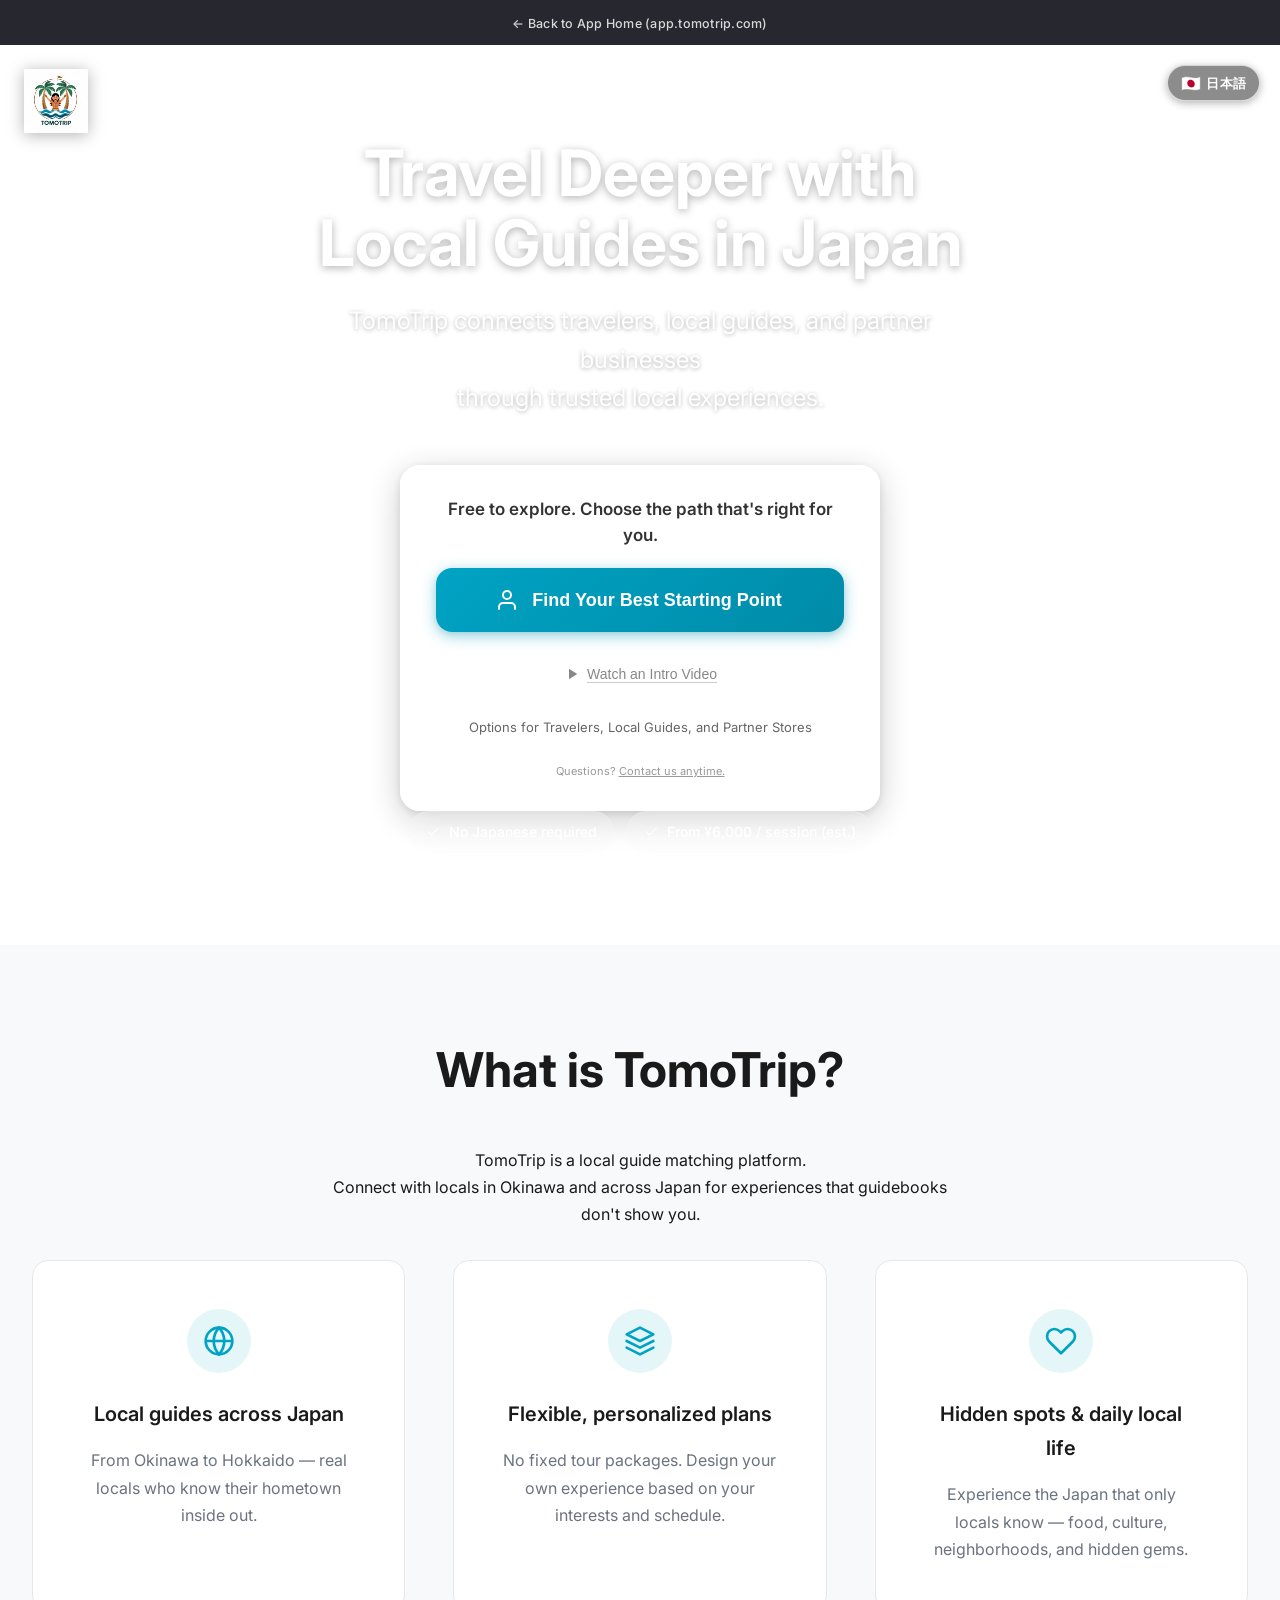
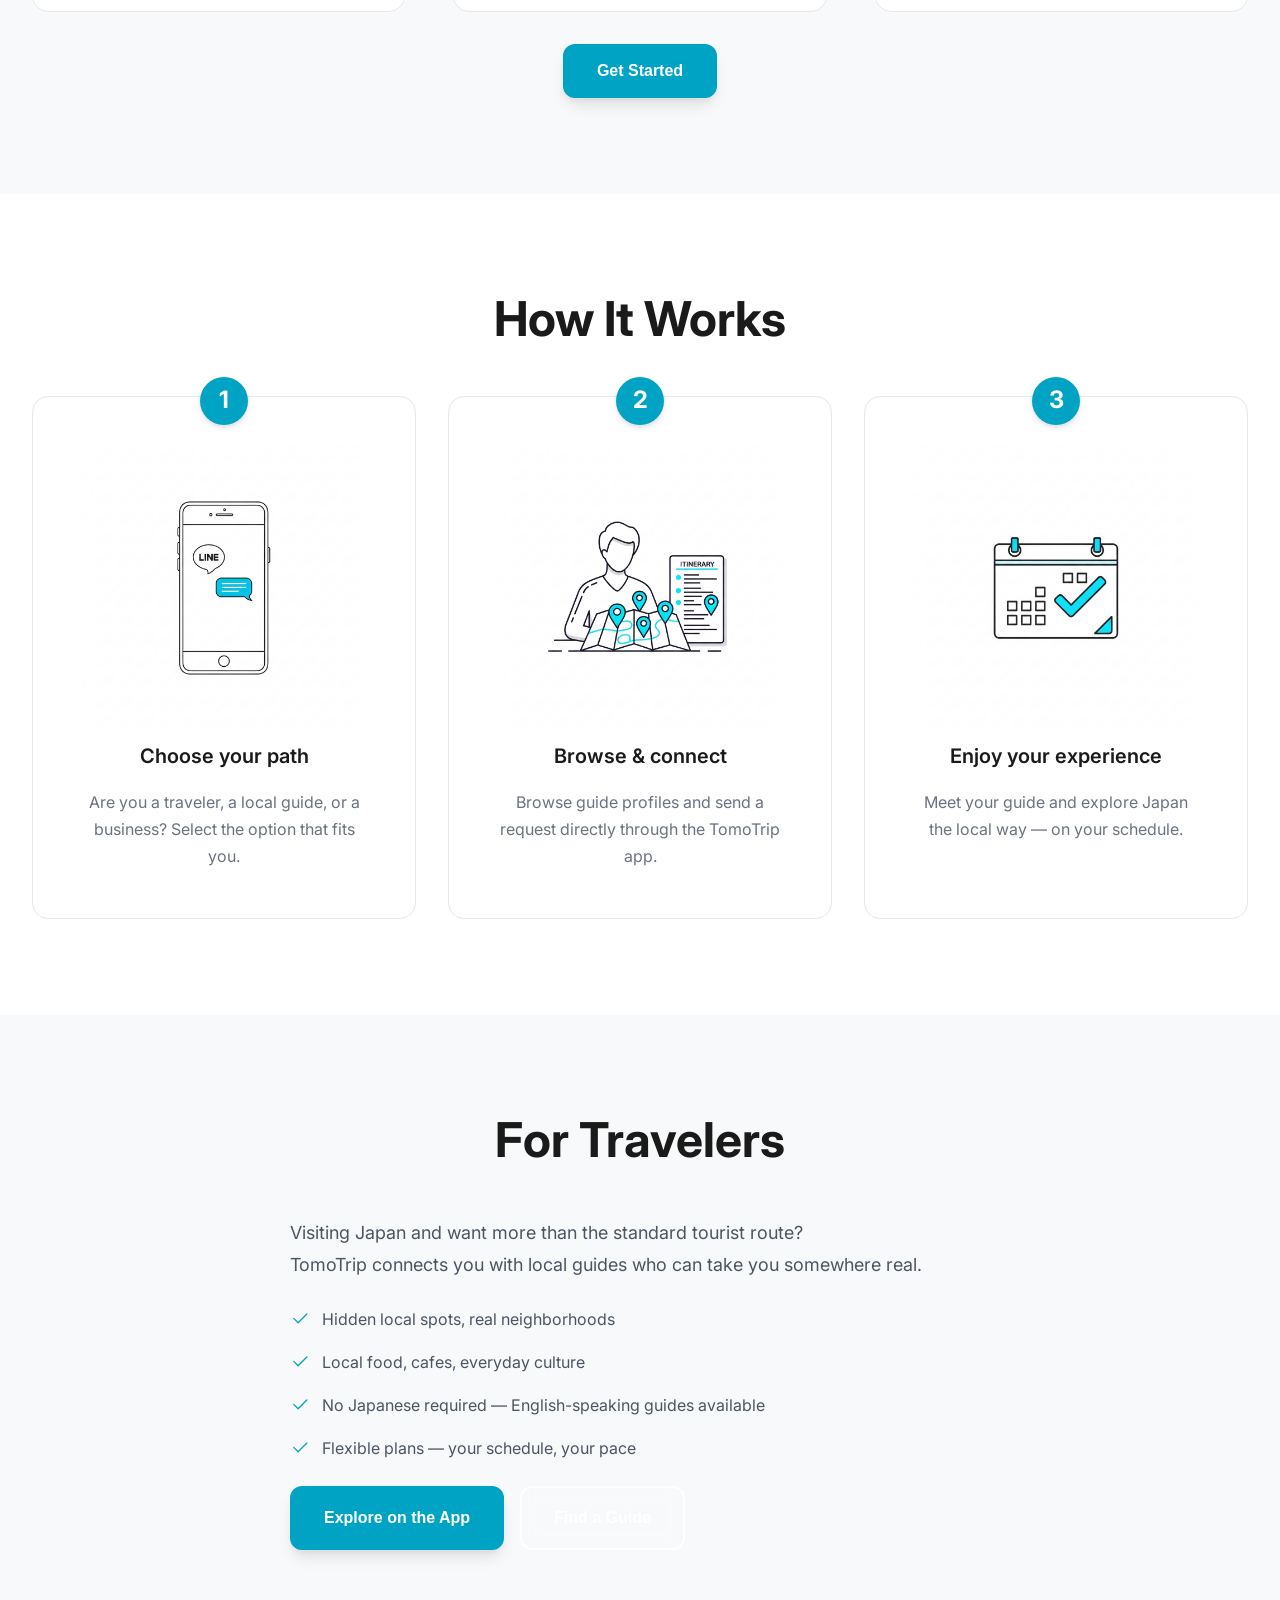
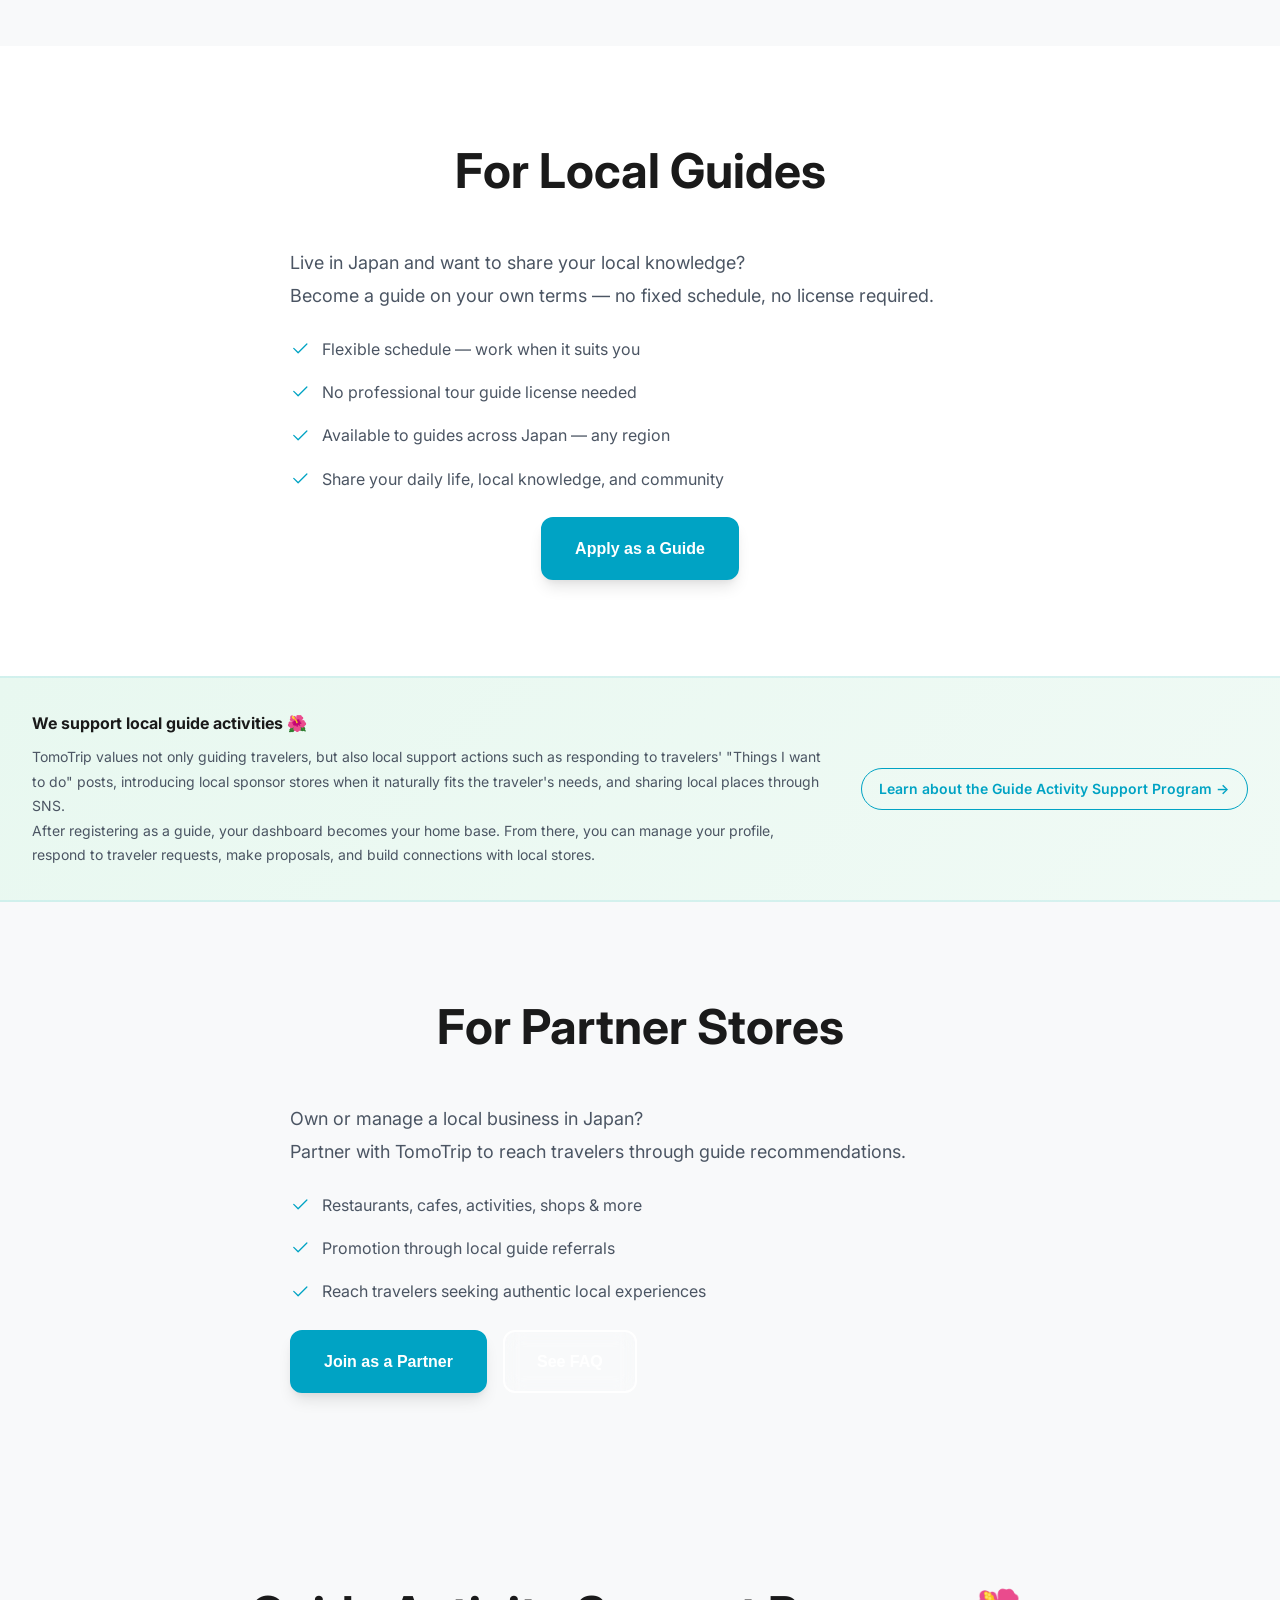
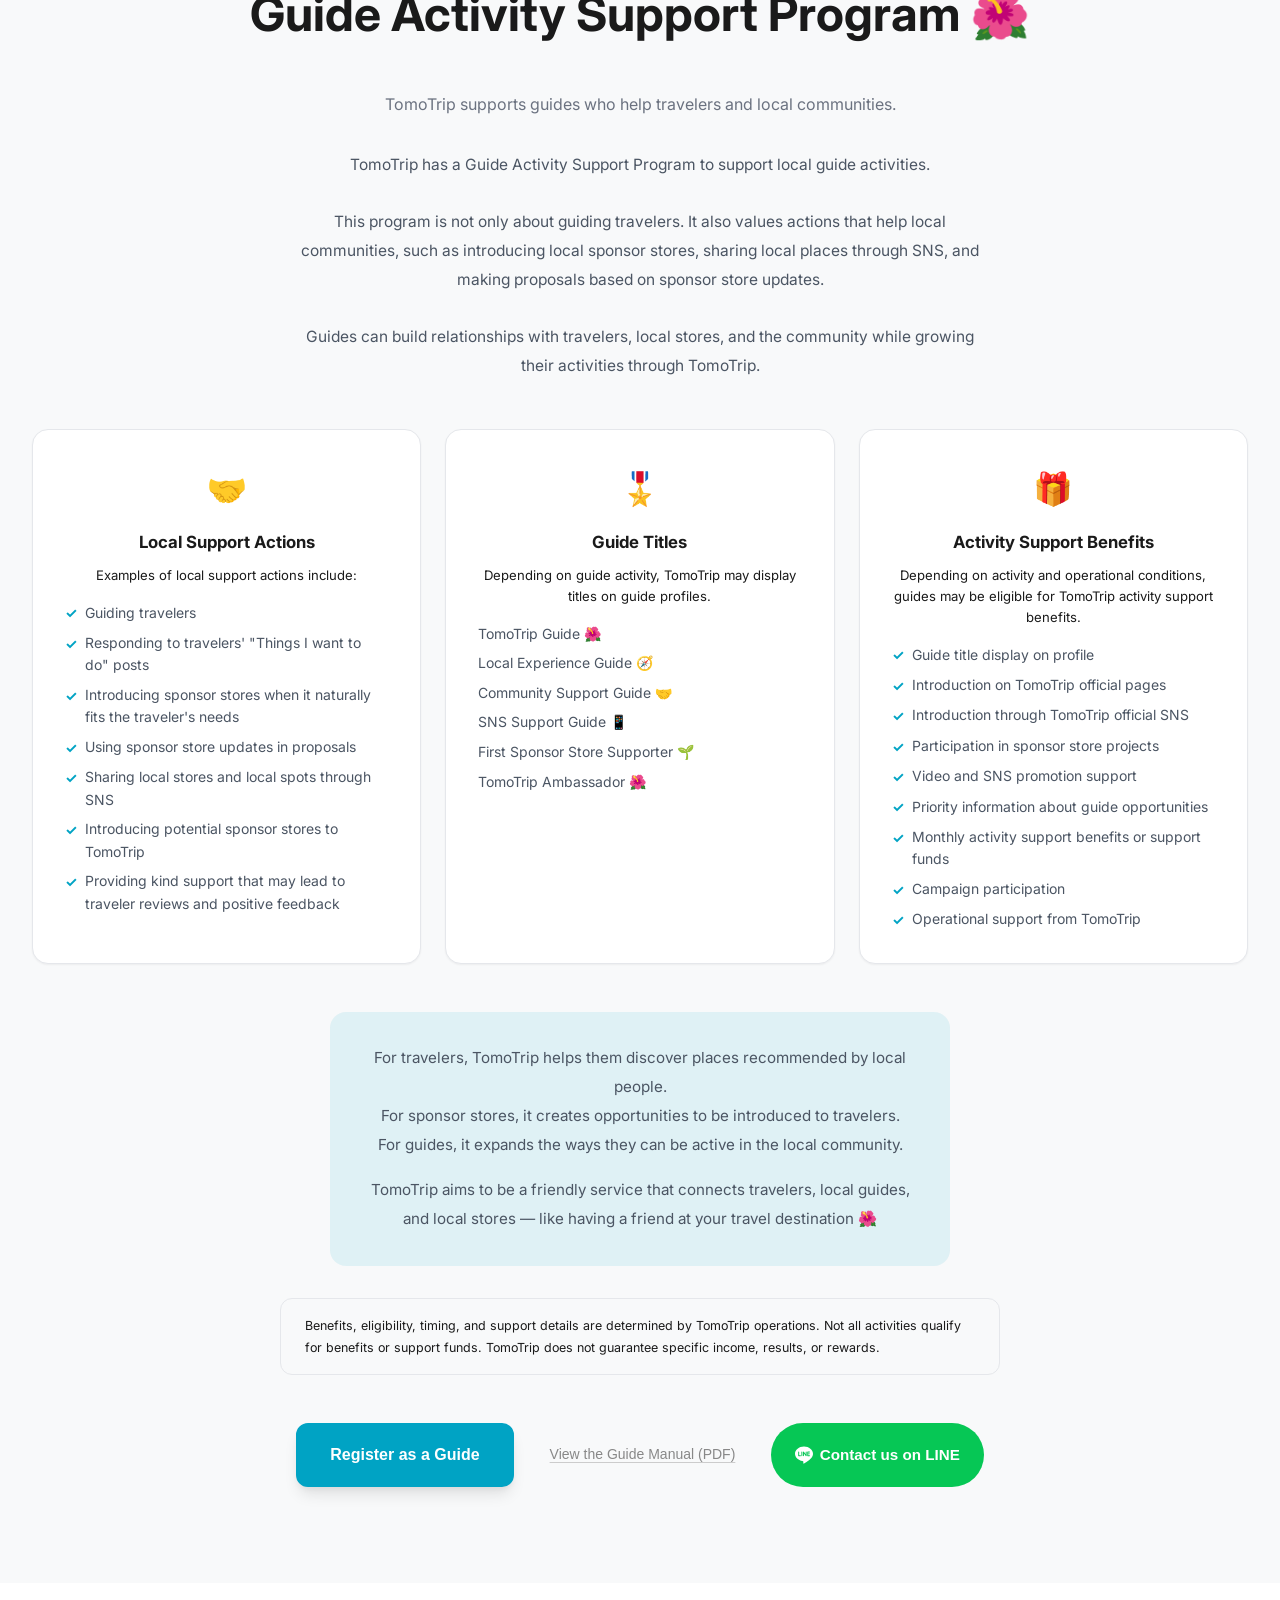
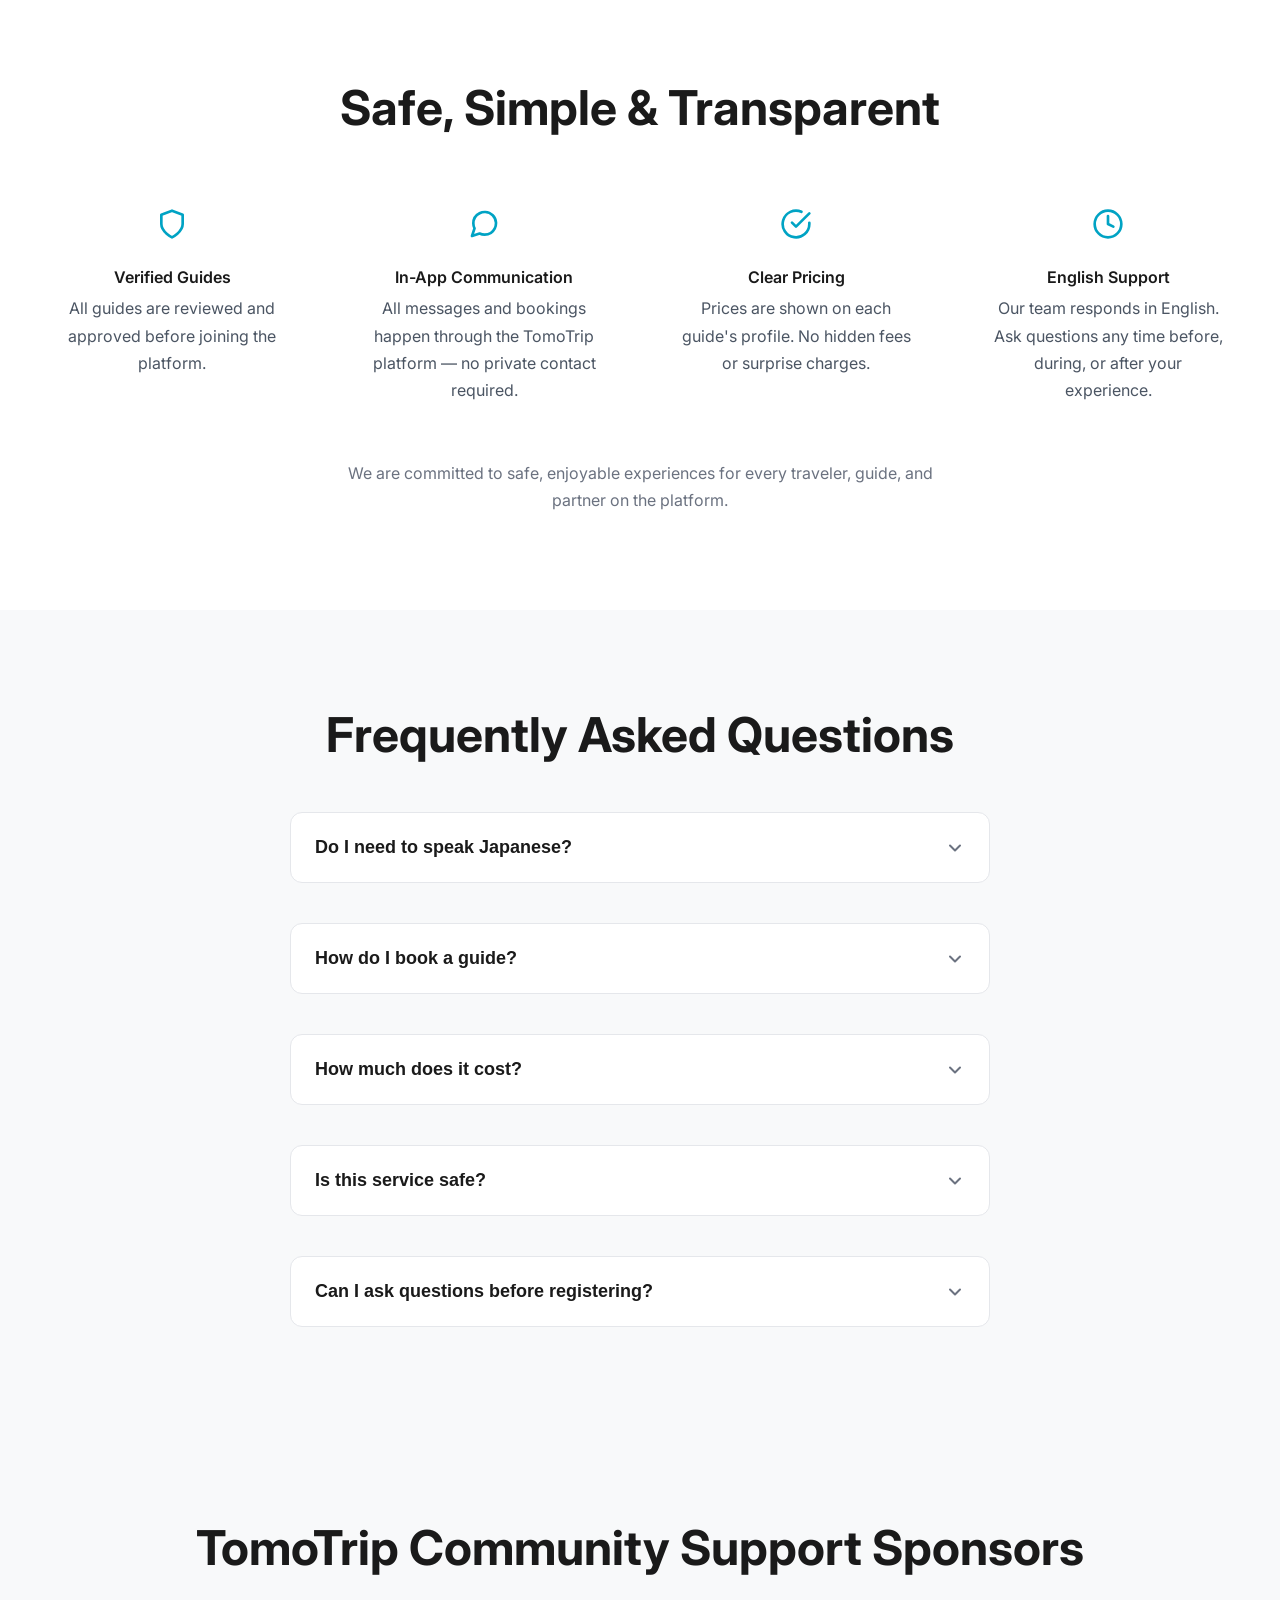
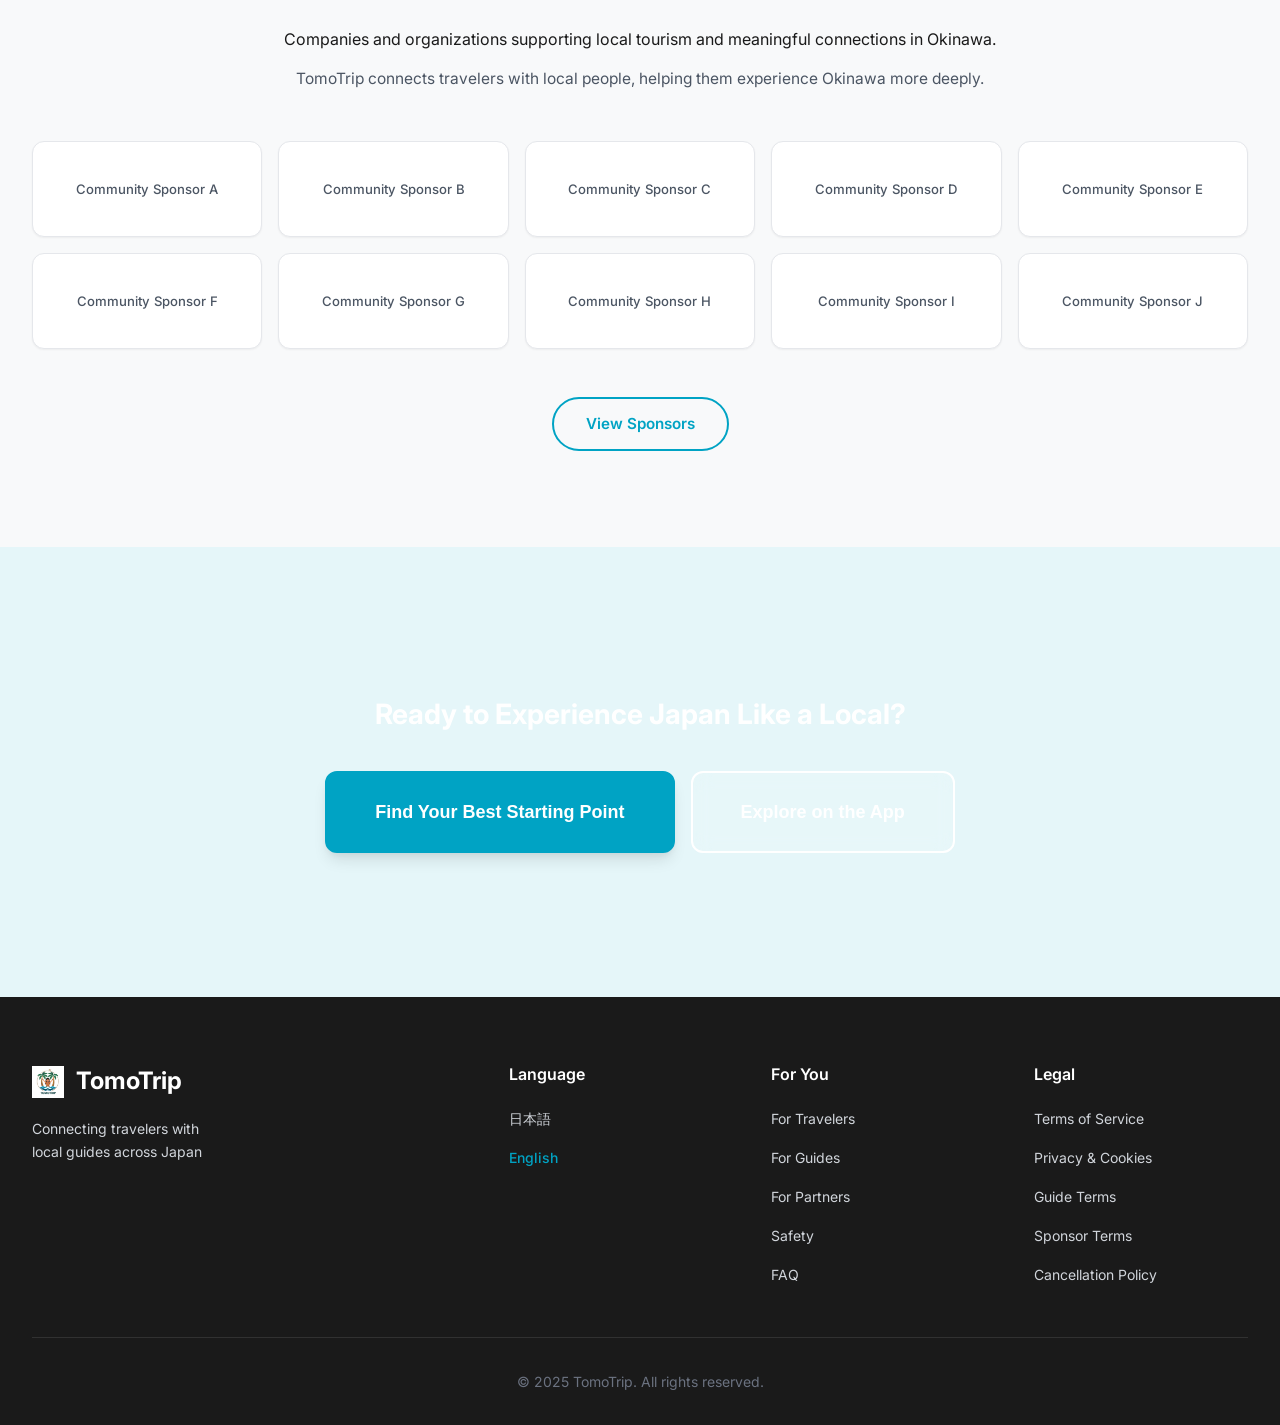
==== public/en/index.html @ 83b0307e "Update legal links in website footer to direct users to correct pages Update footer links in `public" ====
<!DOCTYPE html>
<html lang="en">
<head>
  <meta charset="UTF-8">
  <meta name="viewport" content="width=device-width, initial-scale=1.0">

  <title>TomoTrip – Travel Deeper with Local Guides in Okinawa & Japan</title>

  <meta name="description" content="TomoTrip connects travelers with local guides across Japan. Discover hidden spots, authentic food, and real local culture — in Okinawa and beyond. Start for free.">

  <meta property="og:title" content="TomoTrip – Travel Deeper with Local Guides in Japan">
  <meta property="og:description" content="Connect with local guides across Japan. Authentic experiences beyond the tourist trail.">
  <meta property="og:image" content="https://tomotrip.com/hero-beach-yacht.png">
  <meta property="og:url" content="https://tomotrip.com/en/">
  <meta property="og:type" content="website">
  <meta property="og:site_name" content="TomoTrip">
  <meta property="og:locale" content="en_US">

  <meta name="twitter:card" content="summary_large_image">
  <meta name="twitter:title" content="TomoTrip – Travel Deeper with Local Guides in Japan">
  <meta name="twitter:description" content="Authentic local experiences with guides across Japan.">
  <meta name="twitter:image" content="https://tomotrip.com/hero-beach-yacht.png">

  <link rel="icon" type="image/png" href="../favicon.png">

  <link rel="alternate" hreflang="ja" href="/">
  <link rel="alternate" hreflang="en" href="/en/">

  <link rel="preconnect" href="https://fonts.googleapis.com">
  <link rel="preconnect" href="https://fonts.gstatic.com" crossorigin>
  <link href="https://fonts.googleapis.com/css2?family=Inter:wght@400;500;600;700&display=swap" rel="stylesheet">

  <link rel="stylesheet" href="../styles.css?v=2">

  <script type="application/ld+json">
  {
    "@context": "https://schema.org",
    "@type": "FAQPage",
    "mainEntity": [
      {
        "@type": "Question",
        "name": "Do I need to speak Japanese?",
        "acceptedAnswer": { "@type": "Answer", "text": "No. Many of our guides speak English, and our support team responds in English. You can enjoy the experience without any Japanese." }
      },
      {
        "@type": "Question",
        "name": "How do I book a guide?",
        "acceptedAnswer": { "@type": "Answer", "text": "Visit the app at app.tomotrip.com, browse available guides, and send a request. You can also contact us first to ask questions before booking." }
      },
      {
        "@type": "Question",
        "name": "How much does it cost?",
        "acceptedAnswer": { "@type": "Answer", "text": "Sessions typically start from ¥6,000. The exact price depends on the guide, duration, and plan. You can confirm the price on the guide's profile before booking." }
      },
      {
        "@type": "Question",
        "name": "Is this service safe?",
        "acceptedAnswer": { "@type": "Answer", "text": "Yes. All guides are reviewed and verified before joining the platform. All communication happens through the TomoTrip app, keeping both travelers and guides safe." }
      },
      {
        "@type": "Question",
        "name": "Can I ask questions before registering?",
        "acceptedAnswer": { "@type": "Answer", "text": "Absolutely. You can contact our team via the contact form before signing up. We are happy to answer any questions in English." }
      }
    ]
  }
  </script>

  <style>
    body { font-family: 'Inter', -apple-system, BlinkMacSystemFont, sans-serif; }
  </style>
</head>
<body>

  <a href="#main-content" class="skip-link">Skip to main content</a>

  <!-- App Home Bar -->
  <div class="app-home-bar">
    <a href="https://app.tomotrip.com/" class="app-home-bar__link">
      ← Back to App Home (app.tomotrip.com)
    </a>
  </div>

  <!-- ═══════════════════════════════════════════
       HERO
  ═══════════════════════════════════════════ -->
  <section class="hero" id="hero">
    <div class="hero__overlay"></div>

    <!-- Logo -->
    <a href="/en/" class="hero__logo-link">
      <img src="../tomotrip-logo.png" alt="TomoTrip" class="hero__logo">
    </a>

    <!-- Language switcher -->
    <a href="/" class="lang-switch lang-switch--hero" aria-label="Switch to Japanese">
      <span class="lang-switch__flag">🇯🇵</span>
      <span class="lang-switch__label">日本語</span>
    </a>

    <div class="hero__content container">
      <h1 class="hero__title">
        Travel Deeper with<br>Local Guides in Japan
      </h1>
      <p class="hero__subtitle">
        TomoTrip connects travelers, local guides, and partner businesses<br>
        through trusted local experiences.
      </p>

      <!-- CTA Card -->
      <div class="hero-cta-card">
        <p class="hero-cta-card__lead">Free to explore. Choose the path that's right for you.</p>

        <button class="btn btn--primary btn--hero-main en-open-type-modal" id="enOpenTypeModalBtn">
          <svg class="btn__icon" width="24" height="24" viewBox="0 0 24 24" fill="none" xmlns="http://www.w3.org/2000/svg">
            <path d="M17 21v-2a4 4 0 0 0-4-4H5a4 4 0 0 0-4 4v2" stroke="currentColor" stroke-width="2" stroke-linecap="round" stroke-linejoin="round"/>
            <circle cx="9" cy="7" r="4" stroke="currentColor" stroke-width="2"/>
          </svg>
          Find Your Best Starting Point
        </button>

        <button class="btn btn--secondary-muted en-open-video-modal">
          <svg class="btn__icon" width="18" height="18" viewBox="0 0 24 24" fill="none" xmlns="http://www.w3.org/2000/svg">
            <path d="M8 5v14l11-7z" fill="currentColor"/>
          </svg>
          Watch an Intro Video
        </button>

        <p class="hero-cta-card__note">Options for Travelers, Local Guides, and Partner Stores</p>
        <p class="hero-cta-card__subnote">Questions? <a href="https://app.tomotrip.com/index-en.html" target="_blank" rel="noopener noreferrer" style="color:inherit;text-decoration:underline;">Contact us anytime.</a></p>
      </div>

      <div class="hero__badges">
        <span class="badge">
          <svg class="badge__icon" width="16" height="16" viewBox="0 0 16 16" fill="none"><path d="M13.854 3.646a.5.5 0 0 1 0 .708l-7 7a.5.5 0 0 1-.708 0l-3.5-3.5a.5.5 0 1 1 .708-.708L6.5 10.293l6.646-6.647a.5.5 0 0 1 .708 0z" fill="currentColor"/></svg>
          No Japanese required
        </span>
        <span class="badge">
          <svg class="badge__icon" width="16" height="16" viewBox="0 0 16 16" fill="none"><path d="M13.854 3.646a.5.5 0 0 1 0 .708l-7 7a.5.5 0 0 1-.708 0l-3.5-3.5a.5.5 0 1 1 .708-.708L6.5 10.293l6.646-6.647a.5.5 0 0 1 .708 0z" fill="currentColor"/></svg>
          From ¥6,000 / session (est.)
        </span>
      </div>
    </div>
  </section>

  <!-- ═══════════════════════════════════════════
       MAIN CONTENT
  ═══════════════════════════════════════════ -->
  <main id="main-content">

    <!-- ── What is TomoTrip ── -->
    <section class="section section--light" id="about">
      <div class="container">
        <h2 class="section__title">What is TomoTrip?</h2>
        <p class="section__lead" style="text-align:center;max-width:640px;margin:0 auto 2rem;">
          TomoTrip is a local guide matching platform.<br>
          Connect with locals in Okinawa and across Japan for experiences that guidebooks don't show you.
        </p>
        <div class="benefits-grid" style="margin-top:2rem;">
          <div class="benefit-card">
            <div class="benefit-card__icon">
              <svg width="32" height="32" viewBox="0 0 24 24" fill="none"><circle cx="12" cy="12" r="10" stroke="currentColor" stroke-width="2"/><path d="M2 12h20M12 2a15.3 15.3 0 0 1 4 10 15.3 15.3 0 0 1-4 10 15.3 15.3 0 0 1-4-10 15.3 15.3 0 0 1 4-10z" stroke="currentColor" stroke-width="2"/></svg>
            </div>
            <h3 class="benefit-card__title">Local guides across Japan</h3>
            <p class="benefit-card__description">From Okinawa to Hokkaido — real locals who know their hometown inside out.</p>
          </div>
          <div class="benefit-card">
            <div class="benefit-card__icon">
              <svg width="32" height="32" viewBox="0 0 24 24" fill="none"><path d="M12 2L2 7l10 5 10-5-10-5z" stroke="currentColor" stroke-width="2" stroke-linejoin="round"/><path d="M2 17l10 5 10-5M2 12l10 5 10-5" stroke="currentColor" stroke-width="2" stroke-linecap="round" stroke-linejoin="round"/></svg>
            </div>
            <h3 class="benefit-card__title">Flexible, personalized plans</h3>
            <p class="benefit-card__description">No fixed tour packages. Design your own experience based on your interests and schedule.</p>
          </div>
          <div class="benefit-card">
            <div class="benefit-card__icon">
              <svg width="32" height="32" viewBox="0 0 24 24" fill="none"><path d="M20.84 4.61a5.5 5.5 0 0 0-7.78 0L12 5.67l-1.06-1.06a5.5 5.5 0 0 0-7.78 7.78l1.06 1.06L12 21.23l7.78-7.78 1.06-1.06a5.5 5.5 0 0 0 0-7.78z" stroke="currentColor" stroke-width="2" stroke-linecap="round" stroke-linejoin="round"/></svg>
            </div>
            <h3 class="benefit-card__title">Hidden spots & daily local life</h3>
            <p class="benefit-card__description">Experience the Japan that only locals know — food, culture, neighborhoods, and hidden gems.</p>
          </div>
        </div>
        <div class="section-cta" style="margin-top:2rem;text-align:center;">
          <button class="btn btn--primary en-open-type-modal">Get Started</button>
        </div>
      </div>
    </section>

    <!-- ── How It Works ── -->
    <section class="section" id="how-it-works">
      <div class="container">
        <h2 class="section__title">How It Works</h2>
        <div class="steps-grid">
          <div class="step-card">
            <img src="../step1.png" alt="Step 1" class="step-card__image">
            <div class="step-card__number">1</div>
            <h3 class="step-card__title">Choose your path</h3>
            <p class="step-card__description">Are you a traveler, a local guide, or a business? Select the option that fits you.</p>
          </div>
          <div class="step-card">
            <img src="../step2.png" alt="Step 2" class="step-card__image">
            <div class="step-card__number">2</div>
            <h3 class="step-card__title">Browse & connect</h3>
            <p class="step-card__description">Browse guide profiles and send a request directly through the TomoTrip app.</p>
          </div>
          <div class="step-card">
            <img src="../step3.png" alt="Step 3" class="step-card__image">
            <div class="step-card__number">3</div>
            <h3 class="step-card__title">Enjoy your experience</h3>
            <p class="step-card__description">Meet your guide and explore Japan the local way — on your schedule.</p>
          </div>
        </div>
      </div>
    </section>

    <!-- ── For Travelers ── -->
    <section class="section section--light" id="for-travelers">
      <div class="container">
        <h2 class="section__title">For Travelers</h2>
        <div class="content-block">
          <p class="section-intro">
            Visiting Japan and want more than the standard tourist route?<br>
            TomoTrip connects you with local guides who can take you somewhere real.
          </p>
          <ul class="feature-list">
            <li>
              <svg class="feature-icon" width="20" height="20" viewBox="0 0 16 16" fill="none"><path d="M13.854 3.646a.5.5 0 0 1 0 .708l-7 7a.5.5 0 0 1-.708 0l-3.5-3.5a.5.5 0 1 1 .708-.708L6.5 10.293l6.646-6.647a.5.5 0 0 1 .708 0z" fill="currentColor"/></svg>
              Hidden local spots, real neighborhoods
            </li>
            <li>
              <svg class="feature-icon" width="20" height="20" viewBox="0 0 16 16" fill="none"><path d="M13.854 3.646a.5.5 0 0 1 0 .708l-7 7a.5.5 0 0 1-.708 0l-3.5-3.5a.5.5 0 1 1 .708-.708L6.5 10.293l6.646-6.647a.5.5 0 0 1 .708 0z" fill="currentColor"/></svg>
              Local food, cafes, everyday culture
            </li>
            <li>
              <svg class="feature-icon" width="20" height="20" viewBox="0 0 16 16" fill="none"><path d="M13.854 3.646a.5.5 0 0 1 0 .708l-7 7a.5.5 0 0 1-.708 0l-3.5-3.5a.5.5 0 1 1 .708-.708L6.5 10.293l6.646-6.647a.5.5 0 0 1 .708 0z" fill="currentColor"/></svg>
              No Japanese required — English-speaking guides available
            </li>
            <li>
              <svg class="feature-icon" width="20" height="20" viewBox="0 0 16 16" fill="none"><path d="M13.854 3.646a.5.5 0 0 1 0 .708l-7 7a.5.5 0 0 1-.708 0l-3.5-3.5a.5.5 0 1 1 .708-.708L6.5 10.293l6.646-6.647a.5.5 0 0 1 .708 0z" fill="currentColor"/></svg>
              Flexible plans — your schedule, your pace
            </li>
          </ul>
          <div class="section-cta" style="display:flex;gap:1rem;flex-wrap:wrap;margin-top:1.5rem;">
            <a href="https://app.tomotrip.com/index-en.html" target="_blank" rel="noopener noreferrer" class="btn btn--primary">Explore on the App</a>
            <button class="btn btn--ghost en-open-type-modal">Find a Guide</button>
          </div>
        </div>
      </div>
    </section>

    <!-- ── For Guides ── -->
    <section class="section" id="for-guides">
      <div class="container">
        <h2 class="section__title">For Local Guides</h2>
        <div class="content-block">
          <p class="section-intro">
            Live in Japan and want to share your local knowledge?<br>
            Become a guide on your own terms — no fixed schedule, no license required.
          </p>
          <ul class="feature-list">
            <li>
              <svg class="feature-icon" width="20" height="20" viewBox="0 0 16 16" fill="none"><path d="M13.854 3.646a.5.5 0 0 1 0 .708l-7 7a.5.5 0 0 1-.708 0l-3.5-3.5a.5.5 0 1 1 .708-.708L6.5 10.293l6.646-6.647a.5.5 0 0 1 .708 0z" fill="currentColor"/></svg>
              Flexible schedule — work when it suits you
            </li>
            <li>
              <svg class="feature-icon" width="20" height="20" viewBox="0 0 16 16" fill="none"><path d="M13.854 3.646a.5.5 0 0 1 0 .708l-7 7a.5.5 0 0 1-.708 0l-3.5-3.5a.5.5 0 1 1 .708-.708L6.5 10.293l6.646-6.647a.5.5 0 0 1 .708 0z" fill="currentColor"/></svg>
              No professional tour guide license needed
            </li>
            <li>
              <svg class="feature-icon" width="20" height="20" viewBox="0 0 16 16" fill="none"><path d="M13.854 3.646a.5.5 0 0 1 0 .708l-7 7a.5.5 0 0 1-.708 0l-3.5-3.5a.5.5 0 1 1 .708-.708L6.5 10.293l6.646-6.647a.5.5 0 0 1 .708 0z" fill="currentColor"/></svg>
              Available to guides across Japan — any region
            </li>
            <li>
              <svg class="feature-icon" width="20" height="20" viewBox="0 0 16 16" fill="none"><path d="M13.854 3.646a.5.5 0 0 1 0 .708l-7 7a.5.5 0 0 1-.708 0l-3.5-3.5a.5.5 0 1 1 .708-.708L6.5 10.293l6.646-6.647a.5.5 0 0 1 .708 0z" fill="currentColor"/></svg>
              Share your daily life, local knowledge, and community
            </li>
          </ul>
          <div class="section-cta" style="margin-top:1.5rem;">
            <a href="https://app.tomotrip.com/guide-registration-v2-en.html" target="_blank" rel="noopener noreferrer" class="btn btn--primary">Apply as a Guide</a>
          </div>
        </div>
      </div>
    </section>

    <!-- Guide Activity Support Program Teaser Banner (EN) -->
    <div class="guide-support-teaser" id="guide-support-teaser-en">
      <div class="container">
        <div class="guide-support-teaser__inner">
          <div class="guide-support-teaser__body">
            <p class="guide-support-teaser__title">We support local guide activities 🌺</p>
            <p class="guide-support-teaser__text">
              TomoTrip values not only guiding travelers, but also local support actions such as responding to travelers' "Things I want to do" posts, introducing local sponsor stores when it naturally fits the traveler's needs, and sharing local places through SNS.<br>
              After registering as a guide, your dashboard becomes your home base. From there, you can manage your profile, respond to traveler requests, make proposals, and build connections with local stores.
            </p>
          </div>
          <a href="#guide-support-program-en" class="guide-support-teaser__link">
            Learn about the Guide Activity Support Program →
          </a>
        </div>
      </div>
    </div>

    <!-- ── For Partners ── -->
    <section class="section section--light" id="for-partners">
      <div class="container">
        <h2 class="section__title">For Partner Stores</h2>
        <div class="content-block">
          <p class="section-intro">
            Own or manage a local business in Japan?<br>
            Partner with TomoTrip to reach travelers through guide recommendations.
          </p>
          <ul class="feature-list">
            <li>
              <svg class="feature-icon" width="20" height="20" viewBox="0 0 16 16" fill="none"><path d="M13.854 3.646a.5.5 0 0 1 0 .708l-7 7a.5.5 0 0 1-.708 0l-3.5-3.5a.5.5 0 1 1 .708-.708L6.5 10.293l6.646-6.647a.5.5 0 0 1 .708 0z" fill="currentColor"/></svg>
              Restaurants, cafes, activities, shops & more
            </li>
            <li>
              <svg class="feature-icon" width="20" height="20" viewBox="0 0 16 16" fill="none"><path d="M13.854 3.646a.5.5 0 0 1 0 .708l-7 7a.5.5 0 0 1-.708 0l-3.5-3.5a.5.5 0 1 1 .708-.708L6.5 10.293l6.646-6.647a.5.5 0 0 1 .708 0z" fill="currentColor"/></svg>
              Promotion through local guide referrals
            </li>
            <li>
              <svg class="feature-icon" width="20" height="20" viewBox="0 0 16 16" fill="none"><path d="M13.854 3.646a.5.5 0 0 1 0 .708l-7 7a.5.5 0 0 1-.708 0l-3.5-3.5a.5.5 0 1 1 .708-.708L6.5 10.293l6.646-6.647a.5.5 0 0 1 .708 0z" fill="currentColor"/></svg>
              Reach travelers seeking authentic local experiences
            </li>
          </ul>
          <div class="section-cta" style="display:flex;gap:1rem;flex-wrap:wrap;margin-top:1.5rem;">
            <a href="https://app.tomotrip.com/sponsor-registration-en.html" target="_blank" rel="noopener noreferrer" class="btn btn--primary">Join as a Partner</a>
            <a href="#faq" class="btn btn--ghost">See FAQ</a>
          </div>
        </div>
      </div>
    </section>

    <!-- Guide Activity Support Program Detail Section (EN) -->
    <section class="section section--light" id="guide-support-program-en">
      <div class="container">
        <h2 class="section__title">Guide Activity Support Program 🌺</h2>
        <p class="section__subtitle" style="max-width:760px;margin-left:auto;margin-right:auto;text-align:center;line-height:1.8;color:var(--color-gray-600);margin-bottom:var(--spacing-xl);">TomoTrip supports guides who help travelers and local communities.</p>

        <p class="guide-support__intro">
          TomoTrip has a Guide Activity Support Program to support local guide activities.<br><br>
          This program is not only about guiding travelers. It also values actions that help local communities, such as introducing local sponsor stores, sharing local places through SNS, and making proposals based on sponsor store updates.<br><br>
          Guides can build relationships with travelers, local stores, and the community while growing their activities through TomoTrip.
        </p>

        <div class="guide-support__cards">

          <div class="guide-support__card">
            <div class="guide-support__card-icon">🤝</div>
            <h3 class="guide-support__card-title">Local Support Actions</h3>
            <p class="guide-support__card-lead">Examples of local support actions include:</p>
            <ul class="guide-support__list">
              <li>Guiding travelers</li>
              <li>Responding to travelers' "Things I want to do" posts</li>
              <li>Introducing sponsor stores when it naturally fits the traveler's needs</li>
              <li>Using sponsor store updates in proposals</li>
              <li>Sharing local stores and local spots through SNS</li>
              <li>Introducing potential sponsor stores to TomoTrip</li>
              <li>Providing kind support that may lead to traveler reviews and positive feedback</li>
            </ul>
          </div>

          <div class="guide-support__card">
            <div class="guide-support__card-icon">🎖️</div>
            <h3 class="guide-support__card-title">Guide Titles</h3>
            <p class="guide-support__card-lead">Depending on guide activity, TomoTrip may display titles on guide profiles.</p>
            <ul class="guide-support__list guide-support__list--title">
              <li>TomoTrip Guide 🌺</li>
              <li>Local Experience Guide 🧭</li>
              <li>Community Support Guide 🤝</li>
              <li>SNS Support Guide 📱</li>
              <li>First Sponsor Store Supporter 🌱</li>
              <li>TomoTrip Ambassador 🌺</li>
            </ul>
          </div>

          <div class="guide-support__card">
            <div class="guide-support__card-icon">🎁</div>
            <h3 class="guide-support__card-title">Activity Support Benefits</h3>
            <p class="guide-support__card-lead">Depending on activity and operational conditions, guides may be eligible for TomoTrip activity support benefits.</p>
            <ul class="guide-support__list">
              <li>Guide title display on profile</li>
              <li>Introduction on TomoTrip official pages</li>
              <li>Introduction through TomoTrip official SNS</li>
              <li>Participation in sponsor store projects</li>
              <li>Video and SNS promotion support</li>
              <li>Priority information about guide opportunities</li>
              <li>Monthly activity support benefits or support funds</li>
              <li>Campaign participation</li>
              <li>Operational support from TomoTrip</li>
            </ul>
          </div>

        </div>

        <div class="guide-support__connect">
          <p>For travelers, TomoTrip helps them discover places recommended by local people.<br>
          For sponsor stores, it creates opportunities to be introduced to travelers.<br>
          For guides, it expands the ways they can be active in the local community.</p>
          <p>TomoTrip aims to be a friendly service that connects travelers, local guides, and local stores — like having a friend at your travel destination 🌺</p>
        </div>

        <p class="guide-support__disclaimer">
          Benefits, eligibility, timing, and support details are determined by TomoTrip operations. Not all activities qualify for benefits or support funds. TomoTrip does not guarantee specific income, results, or rewards.
        </p>

        <div class="guide-support__cta">
          <a href="https://app.tomotrip.com/guide-registration-v2-en.html" class="btn btn--primary guide-support__cta-btn" target="_blank" rel="noopener noreferrer">
            Register as a Guide
          </a>
          <a href="/assets/docs/TomoTrip_guide_manual_EN.pdf" class="btn btn--secondary-muted guide-support__cta-btn" target="_blank" rel="noopener">
            View the Guide Manual (PDF)
          </a>
          <a href="https://lin.ee/rsHMnPA" class="btn guide-support__cta-btn guide-support__cta-btn--line" target="_blank" rel="noopener noreferrer">
            <svg class="btn__icon" width="18" height="18" viewBox="0 0 24 24" fill="none" xmlns="http://www.w3.org/2000/svg" aria-hidden="true">
              <path d="M19.365 9.863c.349 0 .63.285.63.631 0 .345-.281.63-.63.63H17.61v1.125h1.755c.349 0 .63.283.63.63 0 .344-.281.629-.63.629h-2.386c-.345 0-.627-.285-.627-.629V8.108c0-.345.282-.63.63-.63h2.386c.346 0 .627.285.627.63 0 .349-.281.63-.63.63H17.61v1.125h1.755zm-3.855 3.016c0 .27-.174.51-.432.596-.064.021-.133.031-.199.031-.211 0-.391-.09-.51-.25l-2.443-3.317v2.94c0 .344-.279.629-.631.629-.346 0-.626-.285-.626-.629V8.108c0-.27.173-.51.43-.595.06-.023.136-.033.194-.033.195 0 .375.104.495.254l2.462 3.33V8.108c0-.345.282-.63.63-.63.345 0 .63.285.63.63v4.771zm-5.741 0c0 .344-.282.629-.631.629-.345 0-.627-.285-.627-.629V8.108c0-.345.282-.63.63-.63.346 0 .628.285.628.63v4.771zm-2.466.629H4.917c-.345 0-.63-.285-.63-.629V8.108c0-.345.285-.63.63-.63.348 0 .63.285.63.63v4.141h1.756c.348 0 .629.283.629.63 0 .344-.282.629-.629.629M24 10.314C24 4.943 18.615.572 12 .572S0 4.943 0 10.314c0 4.811 4.27 8.842 10.035 9.608.391.082.923.258 1.058.59.12.301.079.766.038 1.08l-.164 1.02c-.045.301-.24 1.186 1.049.645 1.291-.539 6.916-4.078 9.436-6.975C23.176 14.393 24 12.458 24 10.314" fill="currentColor"/>
            </svg>
            Contact us on LINE
          </a>
        </div>

      </div>
    </section>

    <!-- ── Safety & Trust ── -->
    <section class="section" id="safety">
      <div class="container">
        <h2 class="section__title">Safe, Simple &amp; Transparent</h2>
        <div class="trust-grid">
          <div class="trust-item">
            <svg class="trust-icon" width="32" height="32" viewBox="0 0 24 24" fill="none">
              <path d="M12 22s8-4 8-10V5l-8-3-8 3v7c0 6 8 10 8 10z" stroke="currentColor" stroke-width="2" stroke-linecap="round" stroke-linejoin="round"/>
            </svg>
            <h3 style="font-size:1rem;font-weight:600;margin:0.5rem 0 0.25rem;">Verified Guides</h3>
            <p>All guides are reviewed and approved before joining the platform.</p>
          </div>
          <div class="trust-item">
            <svg class="trust-icon" width="32" height="32" viewBox="0 0 24 24" fill="none">
              <path d="M21 11.5a8.38 8.38 0 0 1-.9 3.8 8.5 8.5 0 0 1-7.6 4.7 8.38 8.38 0 0 1-3.8-.9L3 21l1.9-5.7a8.38 8.38 0 0 1-.9-3.8 8.5 8.5 0 0 1 4.7-7.6 8.38 8.38 0 0 1 3.8-.9h.5a8.48 8.48 0 0 1 8 8v.5z" stroke="currentColor" stroke-width="2" stroke-linecap="round" stroke-linejoin="round"/>
            </svg>
            <h3 style="font-size:1rem;font-weight:600;margin:0.5rem 0 0.25rem;">In-App Communication</h3>
            <p>All messages and bookings happen through the TomoTrip platform — no private contact required.</p>
          </div>
          <div class="trust-item">
            <svg class="trust-icon" width="32" height="32" viewBox="0 0 24 24" fill="none">
              <path d="M22 11.08V12a10 10 0 1 1-5.93-9.14" stroke="currentColor" stroke-width="2" stroke-linecap="round" stroke-linejoin="round"/>
              <polyline points="22 4 12 14.01 9 11.01" stroke="currentColor" stroke-width="2" stroke-linecap="round" stroke-linejoin="round"/>
            </svg>
            <h3 style="font-size:1rem;font-weight:600;margin:0.5rem 0 0.25rem;">Clear Pricing</h3>
            <p>Prices are shown on each guide's profile. No hidden fees or surprise charges.</p>
          </div>
          <div class="trust-item">
            <svg class="trust-icon" width="32" height="32" viewBox="0 0 24 24" fill="none">
              <circle cx="12" cy="12" r="10" stroke="currentColor" stroke-width="2"/>
              <polyline points="12 6 12 12 16 14" stroke="currentColor" stroke-width="2" stroke-linecap="round" stroke-linejoin="round"/>
            </svg>
            <h3 style="font-size:1rem;font-weight:600;margin:0.5rem 0 0.25rem;">English Support</h3>
            <p>Our team responds in English. Ask questions any time before, during, or after your experience.</p>
          </div>
        </div>
        <p class="trust-note">
          We are committed to safe, enjoyable experiences for every traveler, guide, and partner on the platform.
        </p>
      </div>
    </section>

    <!-- ── FAQ ── -->
    <section class="section section--light" id="faq">
      <div class="container">
        <h2 class="section__title">Frequently Asked Questions</h2>
        <div class="faq-list">

          <div class="faq-item">
            <button class="faq-item__question" aria-expanded="false">
              Do I need to speak Japanese?
              <svg class="faq-item__icon" width="20" height="20" viewBox="0 0 20 20" fill="none"><path d="M5 7.5l5 5 5-5" stroke="currentColor" stroke-width="2" stroke-linecap="round" stroke-linejoin="round"/></svg>
            </button>
            <div class="faq-item__answer">
              No. Many guides speak English, and our support team communicates in English. You do not need to know any Japanese to enjoy TomoTrip.
            </div>
          </div>

          <div class="faq-item">
            <button class="faq-item__question" aria-expanded="false">
              How do I book a guide?
              <svg class="faq-item__icon" width="20" height="20" viewBox="0 0 20 20" fill="none"><path d="M5 7.5l5 5 5-5" stroke="currentColor" stroke-width="2" stroke-linecap="round" stroke-linejoin="round"/></svg>
            </button>
            <div class="faq-item__answer">
              Visit the app at <a href="https://app.tomotrip.com/index-en.html" target="_blank" rel="noopener noreferrer">app.tomotrip.com</a>, browse guide profiles, and send a booking request. You can also contact us first to ask any questions before you commit.
            </div>
          </div>

          <div class="faq-item">
            <button class="faq-item__question" aria-expanded="false">
              How much does it cost?
              <svg class="faq-item__icon" width="20" height="20" viewBox="0 0 20 20" fill="none"><path d="M5 7.5l5 5 5-5" stroke="currentColor" stroke-width="2" stroke-linecap="round" stroke-linejoin="round"/></svg>
            </button>
            <div class="faq-item__answer">
              Sessions typically start from ¥6,000. The exact price depends on the guide, plan, and duration. All pricing is shown clearly on each guide's profile — no hidden fees.
            </div>
          </div>

          <div class="faq-item">
            <button class="faq-item__question" aria-expanded="false">
              Is this service safe?
              <svg class="faq-item__icon" width="20" height="20" viewBox="0 0 20 20" fill="none"><path d="M5 7.5l5 5 5-5" stroke="currentColor" stroke-width="2" stroke-linecap="round" stroke-linejoin="round"/></svg>
            </button>
            <div class="faq-item__answer">
              Yes. All guides are reviewed before joining, and all communication happens within the TomoTrip platform. We do not facilitate off-platform meetings or private contact exchanges.
            </div>
          </div>

          <div class="faq-item">
            <button class="faq-item__question" aria-expanded="false">
              Can I ask questions before registering?
              <svg class="faq-item__icon" width="20" height="20" viewBox="0 0 20 20" fill="none"><path d="M5 7.5l5 5 5-5" stroke="currentColor" stroke-width="2" stroke-linecap="round" stroke-linejoin="round"/></svg>
            </button>
            <div class="faq-item__answer">
              Absolutely. You can reach us via the app at <a href="https://app.tomotrip.com/index-en.html" target="_blank" rel="noopener noreferrer">app.tomotrip.com</a> before signing up. We are happy to answer any questions in English.
            </div>
          </div>

        </div>
      </div>
    </section>

    <!-- TomoTrip Community Support Sponsors -->
    <section class="section region-sponsors" id="region-sponsors">
      <div class="container">
        <h2 class="section__title">TomoTrip Community Support Sponsors</h2>
        <p class="section__subtitle">Companies and organizations supporting local tourism and meaningful connections in Okinawa.</p>
        <p class="region-sponsors__intro">
          TomoTrip connects travelers with local people, helping them experience Okinawa more deeply.
        </p>
        <div class="region-sponsors__grid" id="region-sponsors-grid-en">
        </div>
        <div class="region-sponsors__cta">
          <a href="/en/sponsor-companies.html" class="region-sponsors__cta-link">View Sponsors</a>
        </div>
      </div>
    </section>

    <!-- ── Final CTA ── -->
    <section class="section section--accent" id="final-cta">
      <div class="container">
        <div class="final-cta-content">
          <h2 class="final-cta-title">Ready to Experience Japan Like a Local?</h2>
          <div class="final-cta-buttons">
            <button class="btn btn--primary btn--large en-open-type-modal">Find Your Best Starting Point</button>
            <a href="https://app.tomotrip.com/index-en.html" target="_blank" rel="noopener noreferrer" class="btn btn--ghost btn--large">Explore on the App</a>
          </div>
        </div>
      </div>
    </section>

  </main>

  <!-- ═══════════════════════════════════════════
       FOOTER
  ═══════════════════════════════════════════ -->
  <footer class="footer" id="footer">
    <div class="container">
      <div class="footer__content">
        <div class="footer__section">
          <div class="footer__logo">
            <img src="../tomotrip-logo.png" alt="TomoTrip" class="footer__logo-img">
            TomoTrip
          </div>
          <p class="footer__description">
            Connecting travelers with<br>local guides across Japan
          </p>
        </div>
        <div class="footer__section">
          <h4 class="footer__heading">Language</h4>
          <ul class="footer__links">
            <li><a href="/" class="footer__link">日本語</a></li>
            <li><a href="/en/" class="footer__link footer__link--active">English</a></li>
          </ul>
        </div>
        <div class="footer__section">
          <h4 class="footer__heading">For You</h4>
          <ul class="footer__links">
            <li><a href="#for-travelers" class="footer__link">For Travelers</a></li>
            <li><a href="#for-guides" class="footer__link">For Guides</a></li>
            <li><a href="#for-partners" class="footer__link">For Partners</a></li>
            <li><a href="#safety" class="footer__link">Safety</a></li>
            <li><a href="#faq" class="footer__link">FAQ</a></li>
          </ul>
        </div>
        <div class="footer__section">
          <h4 class="footer__heading">Legal</h4>
          <ul class="footer__links">
            <li><a href="https://app.tomotrip.com/terms-en.html" class="footer__link" target="_blank" rel="noopener noreferrer">Terms of Service</a></li>
            <li><a href="https://app.tomotrip.com/privacy-en.html" class="footer__link" target="_blank" rel="noopener noreferrer">Privacy &amp; Cookies</a></li>
            <li><a href="https://app.tomotrip.com/guide-terms-en.html" class="footer__link" target="_blank" rel="noopener noreferrer">Guide Terms</a></li>
            <li><a href="https://app.tomotrip.com/sponsor-terms-en.html" class="footer__link" target="_blank" rel="noopener noreferrer">Sponsor Terms</a></li>
            <li><a href="https://app.tomotrip.com/cancel-policy-en.html" class="footer__link" target="_blank" rel="noopener noreferrer">Cancellation Policy</a></li>
          </ul>
        </div>
      </div>
      <div class="footer__bottom">
        <p class="footer__copyright">&copy; 2025 TomoTrip. All rights reserved.</p>
      </div>
    </div>
  </footer>

  <!-- ═══════════════════════════════════════════
       USER TYPE MODAL
  ═══════════════════════════════════════════ -->
  <div id="enTypeModal" class="modal" role="dialog" aria-modal="true" aria-labelledby="enTypeModalTitle">
    <div class="modal__overlay"></div>
    <div class="modal__content">
      <div class="modal__header">
        <h3 class="modal__title" id="enTypeModalTitle">Choose Your User Type</h3>
        <button class="modal__close" aria-label="Close">
          <svg width="24" height="24" viewBox="0 0 24 24" fill="none"><path d="M18 6L6 18M6 6l12 12" stroke="currentColor" stroke-width="2" stroke-linecap="round"/></svg>
        </button>
      </div>
      <p class="modal__description">Please choose the path that fits you best.</p>
      <div class="modal__options">

        <button class="option-card option-card--tourist en-type-card" data-type="tourist">
          <div class="option-card__icon">
            <svg width="48" height="48" viewBox="0 0 24 24" fill="none">
              <path d="M21 10c0 7-9 13-9 13s-9-6-9-13a9 9 0 0 1 18 0z" stroke="currentColor" stroke-width="2" stroke-linecap="round" stroke-linejoin="round"/>
              <circle cx="12" cy="10" r="3" stroke="currentColor" stroke-width="2"/>
            </svg>
          </div>
          <h4 class="option-card__title">For Travelers</h4>
          <p class="option-card__description">Explore Japan with local guides, discover hidden spots, and enjoy personal experiences.</p>
          <div class="option-card__features">
            <span class="feature-tag">English OK</span>
            <span class="feature-tag">Browse guides first</span>
          </div>
          <span class="option-card__cta">Find a Guide →</span>
        </button>

        <button class="option-card option-card--guide en-type-card" data-type="guide">
          <div class="option-card__icon">
            <svg width="48" height="48" viewBox="0 0 24 24" fill="none">
              <path d="M17 21v-2a4 4 0 0 0-4-4H5a4 4 0 0 0-4 4v2" stroke="currentColor" stroke-width="2" stroke-linecap="round" stroke-linejoin="round"/>
              <circle cx="9" cy="7" r="4" stroke="currentColor" stroke-width="2"/>
              <path d="M23 21v-2a4 4 0 0 0-3-3.87M16 3.13a4 4 0 0 1 0 7.75" stroke="currentColor" stroke-width="2" stroke-linecap="round" stroke-linejoin="round"/>
            </svg>
          </div>
          <h4 class="option-card__title">For Local Guides</h4>
          <p class="option-card__description">Share your local knowledge, set your own style, and create opportunities through guiding.</p>
          <div class="option-card__features">
            <span class="feature-tag">Flexible hours</span>
            <span class="feature-tag">Any region in Japan</span>
          </div>
          <span class="option-card__cta">Apply as a Guide →</span>
        </button>

        <button class="option-card option-card--sponsor en-type-card" data-type="sponsor">
          <div class="option-card__icon">
            <svg width="48" height="48" viewBox="0 0 24 24" fill="none">
              <path d="M21 16V8a2 2 0 0 0-1-1.73l-7-4a2 2 0 0 0-2 0l-7 4A2 2 0 0 0 3 8v8a2 2 0 0 0 1 1.73l7 4a2 2 0 0 0 2 0l7-4A2 2 0 0 0 21 16z" stroke="currentColor" stroke-width="2" stroke-linecap="round" stroke-linejoin="round"/>
              <polyline points="3.27 6.96 12 12.01 20.73 6.96" stroke="currentColor" stroke-width="2" stroke-linecap="round" stroke-linejoin="round"/>
              <line x1="12" y1="22.08" x2="12" y2="12" stroke="currentColor" stroke-width="2" stroke-linecap="round" stroke-linejoin="round"/>
            </svg>
          </div>
          <h4 class="option-card__title">For Partner Stores</h4>
          <p class="option-card__description">Promote your business through local guide recommendations, visitor referrals, and online visibility.</p>
          <div class="option-card__features">
            <span class="feature-tag">Visitor referrals</span>
            <span class="feature-tag">Reach travelers</span>
          </div>
          <span class="option-card__cta">Join as a Partner →</span>
        </button>

      </div>

      <p class="modal__notice">You are about to move to the registration and app screen. If you want to review the service details again, you can return to the <a href="/en/" style="color:inherit;text-decoration:underline;">Official Home</a> later.</p>

    </div>
  </div>

  <!-- ═══════════════════════════════════════════
       VIDEO MODAL
  ═══════════════════════════════════════════ -->
  <div id="enVideoModal" class="modal" role="dialog" aria-modal="true">
    <div class="modal__overlay"></div>
    <div class="modal__content">
      <div class="modal__header">
        <h3 class="modal__title">Find the TomoTrip Video for You</h3>
        <button class="modal__close" aria-label="Close">
          <svg width="24" height="24" viewBox="0 0 24 24" fill="none"><path d="M18 6L6 18M6 6l12 12" stroke="currentColor" stroke-width="2" stroke-linecap="round"/></svg>
        </button>
      </div>
      <p class="modal__description">Watch how TomoTrip works for travelers, guides, and partner stores.</p>
      <div class="modal__options">

        <!-- TODO: Replace TOURIST_VIDEO_ID with actual YouTube video URL -->
        <a class="option-card option-card--tourist" href="https://youtu.be/Miaqt83Eckc" target="_blank" rel="noopener noreferrer">
          <div class="option-card__icon">
            <svg width="48" height="48" viewBox="0 0 24 24" fill="none"><circle cx="12" cy="12" r="10" stroke="currentColor" stroke-width="2"/><polygon points="10 8 16 12 10 16 10 8" fill="currentColor"/></svg>
          </div>
          <h4 class="option-card__title">Japan Beyond the Guidebook</h4>
          <p class="option-card__description">Walks, food, and cultural experiences with a local guide</p>
          <span class="video-duration">approx. 1 min</span>
        </a>

        <!-- TODO: Replace GUIDE_VIDEO_ID with actual YouTube video URL -->
        <a class="option-card option-card--guide" href="https://youtu.be/fG38p9hESFA" target="_blank" rel="noopener noreferrer">
          <div class="option-card__icon">
            <svg width="48" height="48" viewBox="0 0 24 24" fill="none"><circle cx="12" cy="12" r="10" stroke="currentColor" stroke-width="2"/><polygon points="10 8 16 12 10 16 10 8" fill="currentColor"/></svg>
          </div>
          <h4 class="option-card__title">Your Town, Someone's Journey</h4>
          <p class="option-card__description">How to start guiding using your local knowledge and daily life</p>
          <span class="video-duration">approx. 1 min</span>
        </a>

        <!-- TODO: Replace SPONSOR_VIDEO_ID with actual YouTube video URL -->
        <a class="option-card option-card--sponsor" href="https://youtu.be/Mkdr3WF8rvY" target="_blank" rel="noopener noreferrer">
          <div class="option-card__icon">
            <svg width="48" height="48" viewBox="0 0 24 24" fill="none"><circle cx="12" cy="12" r="10" stroke="currentColor" stroke-width="2"/><polygon points="10 8 16 12 10 16 10 8" fill="currentColor"/></svg>
          </div>
          <h4 class="option-card__title">Connecting Local Stores with Travelers</h4>
          <p class="option-card__description">Guide referrals, site listings, and video features to grow local visibility</p>
          <span class="video-duration">approx. 1 min</span>
        </a>

      </div>
    </div>
  </div>

  <!-- Fixed Mobile CTA -->
  <div class="mobile-cta" id="enMobileCTA" style="display:none;">
    <button class="btn btn--primary btn--mobile-cta en-open-type-modal">
      <svg class="btn__icon" width="20" height="20" viewBox="0 0 24 24" fill="none">
        <path d="M17 21v-2a4 4 0 0 0-4-4H5a4 4 0 0 0-4 4v2" stroke="currentColor" stroke-width="2" stroke-linecap="round" stroke-linejoin="round"/>
        <circle cx="9" cy="7" r="4" stroke="currentColor" stroke-width="2"/>
      </svg>
      Find Your Best Starting Point
    </button>
  </div>

  <script src="main-en.js?v=5"></script>
</body>
</html>
---- public/styles.css ----
/* ===================================================================
   TomoTrip Landing Page v2 - Styles
   Mobile-first, conversion-optimized design
   =================================================================== */

/* CSS Variables & Design Tokens */
:root {
  /* Colors - #00A3C4 accent as specified */
  --color-primary: #00A3C4;
  --color-primary-dark: #008BA8;
  --color-primary-darker: #00738A;
  --color-primary-light: rgba(0, 163, 196, 0.1);
  
  --color-white: #FFFFFF;
  --color-black: #1A1A1A;
  --color-gray-50: #F8F9FA;
  --color-gray-100: #F1F3F5;
  --color-gray-200: #E5E7EB;
  --color-gray-300: #D1D5DB;
  --color-gray-600: #6B7280;
  --color-gray-700: #4B5563;
  --color-gray-900: #1A1A1A;
  
  --color-success: #10B981;
  --color-warning: #F59E0B;
  
  /* Typography */
  --font-primary: 'Noto Sans JP', 'Hiragino Sans', 'Hiragino Kaku Gothic ProN', 'Yu Gothic', 'Meiryo', sans-serif;
  --font-accent: 'Inter', -apple-system, BlinkMacSystemFont, sans-serif;
  
  /* Spacing */
  --spacing-xs: 0.5rem;   /* 8px */
  --spacing-sm: 0.75rem;  /* 12px */
  --spacing-md: 1rem;     /* 16px */
  --spacing-lg: 1.5rem;   /* 24px */
  --spacing-xl: 2rem;     /* 32px */
  --spacing-2xl: 3rem;    /* 48px */
  --spacing-3xl: 4rem;    /* 64px */
  --spacing-4xl: 6rem;    /* 96px */
  
  /* Shadows */
  --shadow-sm: 0 1px 2px 0 rgba(0, 0, 0, 0.05);
  --shadow-md: 0 4px 6px -1px rgba(0, 0, 0, 0.1), 0 2px 4px -1px rgba(0, 0, 0, 0.06);
  --shadow-lg: 0 10px 15px -3px rgba(0, 0, 0, 0.1), 0 4px 6px -2px rgba(0, 0, 0, 0.05);
  --shadow-xl: 0 20px 25px -5px rgba(0, 0, 0, 0.1), 0 10px 10px -5px rgba(0, 0, 0, 0.04);
  --shadow-2xl: 0 25px 50px -12px rgba(0, 0, 0, 0.25);
  
  /* Border Radius */
  --radius-sm: 0.375rem;  /* 6px */
  --radius-md: 0.5rem;    /* 8px */
  --radius-lg: 0.75rem;   /* 12px */
  --radius-xl: 1rem;      /* 16px */
  --radius-2xl: 1.5rem;   /* 24px */
  --radius-full: 9999px;
  
  /* Transitions */
  --transition-fast: 150ms ease;
  --transition-base: 200ms ease;
  --transition-slow: 300ms ease;
  
  /* Container */
  --container-max-width: 1280px;
  --container-narrow-max-width: 900px;
  --container-padding: 1rem;
}

/* Reset & Base Styles */
* {
  margin: 0;
  padding: 0;
  box-sizing: border-box;
}

html {
  scroll-behavior: smooth;
  -webkit-font-smoothing: antialiased;
  -moz-osx-font-smoothing: grayscale;
}

body {
  font-family: var(--font-primary);
  font-size: 1rem;
  line-height: 1.7;
  color: var(--color-gray-900);
  background-color: var(--color-white);
  overflow-x: hidden;
}

/* Skip Link for Accessibility */
.skip-link {
  position: absolute;
  top: -100px;
  left: -9999px;
  background: var(--color-primary);
  color: var(--color-white);
  padding: var(--spacing-md) var(--spacing-lg);
  text-decoration: none;
  border-radius: 0 0 var(--radius-md) 0;
  z-index: 10000;
  transition: top var(--transition-base);
}

.skip-link:focus {
  top: 0;
  outline: 3px solid var(--color-primary);
  outline-offset: 2px;
}

/* Screen Reader Only */
.sr-only {
  position: absolute;
  width: 1px;
  height: 1px;
  padding: 0;
  margin: -1px;
  overflow: hidden;
  clip: rect(0, 0, 0, 0);
  white-space: nowrap;
  border-width: 0;
}

/* Container */
.container {
  width: 100%;
  max-width: var(--container-max-width);
  margin: 0 auto;
  padding: 0 var(--container-padding);
}

.container--narrow {
  max-width: var(--container-narrow-max-width);
}

@media (min-width: 640px) {
  :root {
    --container-padding: 1.5rem;
  }
}

@media (min-width: 1024px) {
  :root {
    --container-padding: 2rem;
  }
}

/* Section Spacing */
.section {
  padding: var(--spacing-4xl) 0;
}

@media (max-width: 767px) {
  .section {
    padding: var(--spacing-3xl) 0;
  }
}

.section--light {
  background-color: var(--color-gray-50);
}

.section--accent {
  background-color: var(--color-primary-light);
}

.section__title {
  font-size: 2rem;
  font-weight: 700;
  line-height: 1.2;
  text-align: center;
  margin-bottom: var(--spacing-2xl);
  color: var(--color-gray-900);
}

@media (min-width: 768px) {
  .section__title {
    font-size: 3rem;
  }
}

.mobile-break {
  display: inline;
}

@media (min-width: 768px) {
  .mobile-break {
    display: none;
  }
}

/* ===================================================================
   HERO SECTION
   =================================================================== */
.hero {
  position: relative;
  min-height: 100vh;
  display: flex;
  align-items: center;
  justify-content: center;
  background-image: url('/hero-beach-yacht.png');
  background-size: cover;
  background-position: center;
  background-repeat: no-repeat;
  overflow: hidden;
}

.hero__overlay {
  position: absolute;
  inset: 0;
  background: linear-gradient(
    to bottom,
    rgba(26, 26, 26, 0.2) 0%,
    rgba(26, 26, 26, 0.15) 50%,
    rgba(26, 26, 26, 0.25) 100%
  );
  z-index: 1;
    display: none;
}

.hero__content {
  position: relative;
  z-index: 2;
  text-align: center;
  padding: var(--spacing-2xl) 0;
}

.hero__logo-link {
  position: absolute;
  top: var(--spacing-lg);
  left: var(--spacing-lg);
  z-index: 10;
  display: block;
  transition: transform 0.2s ease;
}

.hero__logo-link:hover {
  transform: scale(1.05);
}

.hero__logo {
  height: 3rem;
  width: auto;
  display: block;
  filter: drop-shadow(0 2px 8px rgba(0, 0, 0, 0.3));
}

@media (min-width: 768px) {
  .hero__logo {
    height: 4rem;
  }
}

.hero__title {
  font-size: 2.5rem;
  font-weight: 700;
  line-height: 1.1;
  color: var(--color-white);
  margin-bottom: var(--spacing-lg);
  text-shadow: 0 2px 8px rgba(0, 0, 0, 0.3);
}

@media (min-width: 768px) {
  .hero__title {
    font-size: 4rem;
  }
}

.hero__subtitle {
  font-size: 1.125rem;
  line-height: 1.6;
  color: var(--color-white);
  margin-bottom: var(--spacing-2xl);
  max-width: 600px;
  margin-left: auto;
  margin-right: auto;
  text-shadow: 0 1px 4px rgba(0, 0, 0, 0.3);
}

@media (min-width: 768px) {
  .hero__subtitle {
    font-size: 1.5rem;
  }
}

.hero__cta {
  display: flex;
  flex-direction: column;
  gap: var(--spacing-md);
  align-items: center;
  margin-bottom: var(--spacing-xl);
}

@media (min-width: 640px) {
  .hero__cta {
    flex-direction: row;
    justify-content: center;
  }
}

.hero-line-note {
  margin-top: 12px;
  margin-bottom: var(--spacing-lg);
  font-size: 14px;
  line-height: 1.6;
  text-align: center;
  color: #ffffff;
  text-shadow: 0 1px 3px rgba(0, 0, 0, 0.3);
}

@media (min-width: 768px) {
  .hero-line-note {
    font-size: 15px;
  }
}

.hero__badges {
  display: flex;
  flex-wrap: wrap;
  gap: var(--spacing-sm);
  justify-content: center;
  align-items: center;
}

/* ===================================================================
   BUTTONS
   =================================================================== */
.btn {
  display: inline-flex;
  align-items: center;
  justify-content: center;
  gap: var(--spacing-sm);
  padding: var(--spacing-md) var(--spacing-xl);
  font-size: 1rem;
  font-weight: 600;
  font-family: var(--font-primary);
  text-decoration: none;
  border-radius: var(--radius-lg);
  border: 2px solid transparent;
  cursor: pointer;
  transition: all var(--transition-base);
  white-space: nowrap;
  min-height: 44px; /* Accessibility: minimum tap target */
  -webkit-tap-highlight-color: transparent;
}

.btn:focus-visible {
  outline: 3px solid var(--color-primary);
  outline-offset: 3px;
}

.btn--primary {
  background-color: var(--color-primary);
  color: var(--color-white);
  border-color: var(--color-primary);
  box-shadow: var(--shadow-lg);
}

.btn--primary:hover {
  background-color: var(--color-primary-dark);
  border-color: var(--color-primary-dark);
  transform: translateY(-2px);
  box-shadow: var(--shadow-xl);
}

.btn--primary:active {
  background-color: var(--color-primary-darker);
  transform: translateY(0);
  box-shadow: var(--shadow-md);
}

.btn--ghost {
  background-color: rgba(255, 255, 255, 0.1);
  backdrop-filter: blur(10px);
  color: var(--color-white);
  border-color: var(--color-white);
}

.btn--ghost:hover {
  background-color: rgba(255, 255, 255, 0.2);
  transform: translateY(-2px);
  box-shadow: var(--shadow-lg);
}

.btn--ghost:active {
  background-color: rgba(255, 255, 255, 0.15);
  transform: translateY(0);
}

.btn--large {
  padding: var(--spacing-lg) var(--spacing-2xl);
  font-size: 1.125rem;
  min-height: 52px;
}

.btn--mobile-cta {
  width: 100%;
  min-height: 48px;
}

.btn--campaign {
  font-size: 1.25rem;
  padding: var(--spacing-xl) var(--spacing-3xl);
}

@media (max-width: 640px) {
  .btn {
    width: 100%;
  }
  
  .btn--campaign {
    font-size: 1.125rem;
    padding: var(--spacing-lg) var(--spacing-2xl);
  }
}

.btn__icon {
  flex-shrink: 0;
}

.btn__subtitle {
  font-size: 0.75rem;
  font-weight: 400;
  opacity: 0.9;
  line-height: 1.2;
  margin-top: -0.25rem;
}

/* Badge */
.badge {
  display: inline-flex;
  align-items: center;
  gap: var(--spacing-xs);
  padding: var(--spacing-xs) var(--spacing-md);
  font-size: 0.875rem;
  font-weight: 500;
  background-color: rgba(255, 255, 255, 0.15);
  backdrop-filter: blur(10px);
  color: var(--color-white);
  border-radius: var(--radius-full);
  border: 1px solid rgba(255, 255, 255, 0.2);
}

.badge__icon {
  flex-shrink: 0;
}

/* ===================================================================
   BENEFITS SECTION
   =================================================================== */
.benefits-grid {
  display: grid;
  grid-template-columns: 1fr;
  gap: var(--spacing-xl);
}

@media (min-width: 768px) {
  .benefits-grid {
    grid-template-columns: repeat(3, 1fr);
    gap: var(--spacing-2xl);
  }
}

.benefit-card {
  background-color: var(--color-white);
  border: 1px solid var(--color-gray-200);
  border-radius: var(--radius-xl);
  padding: var(--spacing-2xl);
  text-align: center;
  transition: all var(--transition-base);
}

.benefit-card:hover {
  transform: translateY(-4px);
  box-shadow: var(--shadow-lg);
}

.benefit-card__icon {
  width: 64px;
  height: 64px;
  margin: 0 auto var(--spacing-lg);
  display: flex;
  align-items: center;
  justify-content: center;
  background-color: var(--color-primary-light);
  border-radius: var(--radius-full);
  color: var(--color-primary);
}

.benefit-card__title {
  font-size: 1.25rem;
  font-weight: 600;
  margin-bottom: var(--spacing-md);
  color: var(--color-gray-900);
}

.benefit-card__description {
  font-size: 1rem;
  line-height: 1.7;
  color: var(--color-gray-600);
}

.concern-card .benefit-card__icon {
  font-size: 1.25rem;
  font-weight: 700;
}

.concern-list {
  list-style: none;
  padding: 0;
  margin: 0;
  display: grid;
  gap: var(--spacing-sm);
  color: var(--color-gray-600);
  font-size: 1rem;
  line-height: 1.7;
}

.concern-list li {
  padding: 0.85rem 1rem;
  background: var(--color-gray-50);
  border-radius: var(--radius-md);
}

/* ===================================================================
   HOW IT WORKS SECTION
   =================================================================== */
.steps-grid {
  display: grid;
  grid-template-columns: 1fr;
  gap: var(--spacing-2xl);
}

@media (min-width: 768px) {
  .steps-grid {
    grid-template-columns: repeat(3, 1fr);
    gap: var(--spacing-xl);
  }
}

.step-card {
  position: relative;
  background-color: var(--color-white);
  border: 1px solid var(--color-gray-200);
  border-radius: var(--radius-xl);
  padding: var(--spacing-2xl);
  text-align: center;
}

.step-card.change-card {
  padding-top: calc(var(--spacing-2xl) + var(--spacing-md));
}

.step-card__number {
  position: absolute;
  top: -20px;
  left: 50%;
  transform: translateX(-50%);
  width: 48px;
  height: 48px;
  display: flex;
  align-items: center;
  justify-content: center;
  background-color: var(--color-primary);
  color: var(--color-white);
  font-size: 1.5rem;
  font-weight: 700;
  border-radius: var(--radius-full);
  box-shadow: var(--shadow-md);
}

.step-card__image-container {
  width: 100%;
  max-width: 200px;
  margin: var(--spacing-xl) auto var(--spacing-lg);
  aspect-ratio: 1 / 1;
  display: flex;
  align-items: center;
  justify-content: center;
}

.step-card__image {
  width: 100%;
  height: auto;
  object-fit: contain;
}

.step-card__title {
  font-size: 1.25rem;
  font-weight: 600;
  margin-bottom: var(--spacing-md);
  color: var(--color-gray-900);
}

.step-card__description {
  font-size: 1rem;
  line-height: 1.7;
  color: var(--color-gray-600);
}

/* ===================================================================
   AUDIENCE TABS SECTION
   =================================================================== */
.tabs {
  display: flex;
  gap: var(--spacing-xs);
  border-bottom: 2px solid var(--color-gray-200);
  margin-bottom: var(--spacing-2xl);
  overflow-x: auto;
  -webkit-overflow-scrolling: touch;
  scrollbar-width: none;
}

.tabs::-webkit-scrollbar {
  display: none;
}

.tab {
  flex-shrink: 0;
  min-width: 120px;
  padding: var(--spacing-md) var(--spacing-lg);
  font-size: 1rem;
  font-weight: 600;
  font-family: var(--font-primary);
  color: var(--color-gray-600);
  background: none;
  border: none;
  border-bottom: 2px solid transparent;
  cursor: pointer;
  transition: all var(--transition-base);
  position: relative;
  top: 2px;
  white-space: nowrap;
}

.tab:hover {
  color: var(--color-primary);
}

.tab:focus-visible {
  outline: 2px solid var(--color-primary);
  outline-offset: 4px;
  border-radius: var(--radius-sm);
}

.tab[aria-selected="true"] {
  color: var(--color-primary);
  border-bottom-color: var(--color-primary);
}

.tab-panels {
  position: relative;
}

.tab-panel {
  animation: fadeIn var(--transition-slow);
}

.tab-panel[hidden] {
  display: none;
}

@keyframes fadeIn {
  from {
    opacity: 0;
    transform: translateY(10px);
  }
  to {
    opacity: 1;
    transform: translateY(0);
  }
}

.tab-panel__content {
  display: grid;
  grid-template-columns: 1fr;
  gap: var(--spacing-2xl);
}

@media (min-width: 768px) {
  .tab-panel__content {
    grid-template-columns: 2fr 1fr;
    gap: var(--spacing-3xl);
  }
}

.tab-panel__title {
  font-size: 1.75rem;
  font-weight: 600;
  margin-bottom: var(--spacing-lg);
  color: var(--color-gray-900);
}

.tab-panel__text {
  font-size: 1rem;
  line-height: 1.8;
  color: var(--color-gray-700);
  margin-bottom: var(--spacing-lg);
}

.tab-panel__features {
  list-style: none;
  display: flex;
  flex-direction: column;
  gap: var(--spacing-md);
}

.tab-panel__features li {
  display: flex;
  align-items: flex-start;
  gap: var(--spacing-sm);
  font-size: 1rem;
  line-height: 1.6;
  color: var(--color-gray-700);
}

.feature-icon {
  flex-shrink: 0;
  margin-top: 2px;
  color: var(--color-primary);
}

.tab-panel__faq {
  background-color: var(--color-gray-50);
  border-radius: var(--radius-xl);
  padding: var(--spacing-xl);
}

.tab-panel__faq-title {
  font-size: 1.125rem;
  font-weight: 600;
  margin-bottom: var(--spacing-md);
  color: var(--color-gray-900);
}

/* FAQ Items */
.faq-item {
  background-color: var(--color-white);
  border: 1px solid var(--color-gray-200);
  border-radius: var(--radius-lg);
  margin-bottom: var(--spacing-md);
  overflow: hidden;
  transition: all var(--transition-base);
}

.faq-item:last-child {
  margin-bottom: 0;
}

.faq-item--main {
  background-color: var(--color-white);
}

.faq-item__question {
  display: flex;
  align-items: center;
  justify-content: space-between;
  gap: var(--spacing-md);
  width: 100%;
  padding: var(--spacing-lg);
  font-size: 1.125rem;
  font-weight: 600;
  color: var(--color-gray-900);
  cursor: pointer;
  list-style: none;
  transition: all var(--transition-base);
  -webkit-tap-highlight-color: transparent;
}

.faq-item__question::-webkit-details-marker {
  display: none;
}

.faq-item__question:hover {
  color: var(--color-primary);
}

.faq-item__icon {
  flex-shrink: 0;
  transition: transform var(--transition-base);
  color: var(--color-gray-600);
}

.faq-item[open] .faq-item__icon {
  transform: rotate(180deg);
  color: var(--color-primary);
}

.faq-item__answer {
  padding: 0 var(--spacing-lg) var(--spacing-lg);
  font-size: 1rem;
  line-height: 1.8;
  color: var(--color-gray-700);
  animation: slideDown var(--transition-slow);
}

@keyframes slideDown {
  from {
    opacity: 0;
    transform: translateY(-10px);
  }
  to {
    opacity: 1;
    transform: translateY(0);
  }
}

.faq-list {
  display: flex;
  flex-direction: column;
  gap: var(--spacing-lg);
}

/* ===================================================================
   COMPENSATION SECTION
   =================================================================== */
.compensation-grid {
  display: grid;
  grid-template-columns: 1fr;
  gap: var(--spacing-2xl);
}

@media (min-width: 768px) {
  .compensation-grid {
    grid-template-columns: repeat(2, 1fr);
    gap: var(--spacing-3xl);
  }
}

.compensation-card {
  background-color: var(--color-white);
  border: 1px solid var(--color-gray-200);
  border-radius: var(--radius-xl);
  overflow: hidden;
}

.compensation-card__header {
  padding: var(--spacing-xl);
  border-bottom: 1px solid var(--color-gray-200);
}

.compensation-card__title {
  font-size: 1.5rem;
  font-weight: 600;
  color: var(--color-gray-900);
}

.compensation-card__content {
  padding: var(--spacing-xl);
}

.price-highlight {
  display: flex;
  align-items: baseline;
  gap: var(--spacing-xs);
  margin-bottom: var(--spacing-lg);
}

.price-highlight__amount {
  font-size: 3rem;
  font-weight: 700;
  font-family: var(--font-accent);
  color: var(--color-primary);
  line-height: 1;
}

.price-highlight__unit {
  font-size: 1.25rem;
  font-weight: 500;
  color: var(--color-gray-600);
}

.compensation-card__text {
  font-size: 1rem;
  line-height: 1.7;
  color: var(--color-gray-700);
}

.safety-features {
  list-style: none;
  display: flex;
  flex-direction: column;
  gap: var(--spacing-md);
}

.safety-features li {
  display: flex;
  align-items: flex-start;
  gap: var(--spacing-sm);
  font-size: 1rem;
  line-height: 1.6;
  color: var(--color-gray-700);
}

/* ===================================================================
   CAMPAIGN SECTION
   =================================================================== */
.campaign-content {
  text-align: center;
  max-width: 800px;
  margin: 0 auto;
}

.campaign-badge {
  display: inline-flex;
  align-items: center;
  gap: var(--spacing-xs);
  padding: var(--spacing-xs) var(--spacing-lg);
  background-color: var(--color-primary);
  color: var(--color-white);
  font-size: 0.875rem;
  font-weight: 600;
  border-radius: var(--radius-full);
  margin-bottom: var(--spacing-lg);
}

.campaign-badge__icon {
  flex-shrink: 0;
}

.campaign-title {
  font-size: 2.5rem;
  font-weight: 700;
  margin-bottom: var(--spacing-lg);
  color: var(--color-gray-900);
}

@media (min-width: 768px) {
  .campaign-title {
    font-size: 3rem;
  }
}

.campaign-description {
  font-size: 1.125rem;
  line-height: 1.7;
  color: var(--color-gray-700);
  margin-bottom: var(--spacing-2xl);
}

.campaign-benefits {
  display: grid;
  grid-template-columns: 1fr;
  gap: var(--spacing-xl);
  margin-bottom: var(--spacing-2xl);
}

@media (min-width: 640px) {
  .campaign-benefits {
    grid-template-columns: repeat(2, 1fr);
  }
}

.campaign-benefit {
  background-color: var(--color-white);
  border: 2px solid var(--color-primary);
  border-radius: var(--radius-xl);
  padding: var(--spacing-2xl);
  display: flex;
  flex-direction: column;
  align-items: center;
  gap: var(--spacing-md);
  text-align: center;
}

.campaign-benefit__icon {
  color: var(--color-primary);
  flex-shrink: 0;
}

.campaign-benefit__content {
  width: 100%;
}

.campaign-benefit__title {
  font-size: 1rem;
  font-weight: 500;
  color: var(--color-gray-600);
  margin-bottom: var(--spacing-xs);
}

.campaign-benefit__amount {
  font-size: 2.5rem;
  font-weight: 700;
  font-family: var(--font-accent);
  color: var(--color-primary);
  line-height: 1;
  margin-bottom: var(--spacing-xs);
}

.campaign-benefit__amount--small {
  font-size: 2rem;
}

.campaign-benefit__subtitle {
  font-size: 1rem;
  font-weight: 600;
  color: var(--color-gray-900);
  margin-bottom: var(--spacing-md);
}

.campaign-benefit__detail {
  font-size: 0.875rem;
  line-height: 1.6;
  color: var(--color-gray-700);
  margin-top: var(--spacing-md);
  padding-top: var(--spacing-md);
  border-top: 1px solid var(--color-gray-200);
  text-align: left;
}

.campaign-benefit__detail strong {
  color: var(--color-primary);
  font-weight: 700;
}

.campaign-benefit__note {
  font-size: 0.75rem;
  color: var(--color-gray-500);
  margin-left: var(--spacing-xs);
}

.campaign-benefit__highlight {
  display: inline-block;
  background-color: var(--color-primary-light);
  color: var(--color-primary);
  padding: 0.125rem var(--spacing-sm);
  border-radius: var(--radius-sm);
  font-weight: 600;
  margin: var(--spacing-xs) 0;
}

.campaign-benefit__example {
  display: block;
  font-size: 1rem;
  color: var(--color-gray-800);
  margin-top: var(--spacing-sm);
  font-weight: 500;
}

.campaign-benefit__example strong {
  font-size: 1.25rem;
  color: var(--color-primary);
}

.campaign-benefit__rank {
  display: flex;
  align-items: center;
  gap: var(--spacing-xs);
  justify-content: center;
  font-size: 0.875rem;
  color: var(--color-gray-600);
  margin-top: var(--spacing-md);
  padding-top: var(--spacing-md);
  border-top: 1px solid var(--color-gray-200);
  font-weight: 500;
}

.campaign-benefit__rank svg {
  color: var(--color-primary);
  flex-shrink: 0;
}

.campaign-note {
  font-size: 0.875rem;
  line-height: 1.6;
  color: var(--color-gray-600);
  margin-top: var(--spacing-lg);
}

/* ===================================================================
   FOOTER
   =================================================================== */
.footer {
  background-color: var(--color-gray-900);
  color: var(--color-gray-300);
  padding: var(--spacing-3xl) 0 var(--spacing-xl);
}

.footer__content {
  display: grid;
  grid-template-columns: 1fr;
  gap: var(--spacing-2xl);
  margin-bottom: var(--spacing-2xl);
}

@media (min-width: 640px) {
  .footer__content {
    grid-template-columns: repeat(2, 1fr);
  }
}

@media (min-width: 1024px) {
  .footer__content {
    grid-template-columns: 2fr 1fr 1fr 1fr;
  }
}

.footer__logo {
  display: flex;
  align-items: center;
  gap: var(--spacing-sm);
  font-size: 1.5rem;
  font-weight: 700;
  color: var(--color-white);
  margin-bottom: var(--spacing-md);
}

.footer__logo-img {
  height: 2rem;
  width: auto;
  display: block;
}

.footer__description {
  font-size: 0.875rem;
  line-height: 1.6;
  color: var(--color-gray-300);
}

.footer__heading {
  font-size: 1rem;
  font-weight: 600;
  color: var(--color-white);
  margin-bottom: var(--spacing-md);
}

.footer__links {
  list-style: none;
  display: flex;
  flex-direction: column;
  gap: var(--spacing-sm);
}

.footer__link {
  color: var(--color-gray-300);
  text-decoration: none;
  font-size: 0.875rem;
  transition: color var(--transition-base);
  display: inline-block;
}

.footer__link:hover {
  color: var(--color-primary);
}

.footer__social {
  display: flex;
  gap: var(--spacing-md);
}

.footer__social-link {
  display: flex;
  align-items: center;
  justify-content: center;
  width: 40px;
  height: 40px;
  color: var(--color-gray-300);
  background-color: rgba(255, 255, 255, 0.05);
  border-radius: var(--radius-md);
  transition: all var(--transition-base);
}

.footer__social-link:hover {
  color: var(--color-white);
  background-color: var(--color-primary);
  transform: translateY(-2px);
}

.footer__bottom {
  padding-top: var(--spacing-xl);
  border-top: 1px solid rgba(255, 255, 255, 0.1);
  text-align: center;
}

.footer__copyright {
  font-size: 0.875rem;
  color: var(--color-gray-600);
}

/* ===================================================================
   MODAL (Video)
   =================================================================== */
.modal {
  position: fixed;
  inset: 0;
  z-index: 9999;
  display: none;
  align-items: center;
  justify-content: center;
  padding: var(--spacing-lg);
}

.modal.active {
  display: flex;
}

.modal__overlay {
  position: absolute;
  inset: 0;
  background-color: rgba(0, 0, 0, 0.85);
  backdrop-filter: blur(4px);
  animation: fadeIn var(--transition-base);
}

.modal__content {
  position: relative;
  width: 100%;
  max-width: 900px;
  background-color: var(--color-gray-900);
  border-radius: var(--radius-2xl);
  overflow: hidden;
  box-shadow: var(--shadow-2xl);
  animation: slideUp var(--transition-slow);
  z-index: 1;
}

@keyframes slideUp {
  from {
    opacity: 0;
    transform: translateY(20px) scale(0.95);
  }
  to {
    opacity: 1;
    transform: translateY(0) scale(1);
  }
}

.modal__close {
  position: absolute;
  top: var(--spacing-md);
  right: var(--spacing-md);
  width: 40px;
  height: 40px;
  display: flex;
  align-items: center;
  justify-content: center;
  background-color: rgba(26, 26, 26, 0.7);
  backdrop-filter: blur(10px);
  color: var(--color-white);
  border: none;
  border-radius: var(--radius-full);
  cursor: pointer;
  z-index: 2;
  transition: all var(--transition-base);
}

.modal__close:hover {
  background-color: var(--color-primary);
  transform: rotate(90deg);
}

.modal__close:focus-visible {
  outline: 3px solid var(--color-primary);
  outline-offset: 2px;
}

.video-container {
  position: relative;
  width: 100%;
  padding-bottom: 56.25%; /* 16:9 aspect ratio */
  background-color: var(--color-black);
}

.video-container iframe {
  position: absolute;
  top: 0;
  left: 0;
  width: 100%;
  height: 100%;
  border: none;
}

/* ===================================================================
   MOBILE CTA BAR
   =================================================================== */
.mobile-cta {
  position: fixed;
  bottom: 0;
  left: 0;
  right: 0;
  background-color: var(--color-white);
  padding: var(--spacing-md) var(--spacing-md);
  box-shadow: var(--shadow-2xl);
  z-index: 1000;
  display: none;
  animation: slideUpCTA var(--transition-slow);
}

@keyframes slideUpCTA {
  from {
    transform: translateY(100%);
  }
  to {
    transform: translateY(0);
  }
}

@media (max-width: 767px) {
  .mobile-cta {
    display: block;
  }
  
  /* Add padding to body to prevent content from being hidden behind fixed CTA */
  body {
    padding-bottom: 80px;
  }
}

/* ===================================================================
   UTILITY CLASSES
   =================================================================== */
.text-center {
  text-align: center;
}

.text-primary {
  color: var(--color-primary);
}

.text-white {
  color: var(--color-white);
}

/* ===================================================================
   PRINT STYLES
   =================================================================== */
@media print {
  .hero,
  .mobile-cta,
  .modal,
  .skip-link,
  .btn,
  .footer__social {
    display: none !important;
  }
  
  .section {
    page-break-inside: avoid;
  }
}

/* ===================================================================
   ACCESSIBILITY - HIGH CONTRAST MODE
   =================================================================== */
@media (prefers-contrast: high) {
  :root {
    --color-gray-600: #4B5563;
    --color-gray-700: #374151;
  }
  
  .btn--primary {
    border: 3px solid var(--color-black);
  }
  
  .tab[aria-selected="true"] {
    border-bottom-width: 4px;
  }
}

/* ===================================================================
   REDUCED MOTION
   =================================================================== */
@media (prefers-reduced-motion: reduce) {
  *,
  *::before,
  *::after {
    animation-duration: 0.01ms !important;
    animation-iteration-count: 1 !important;
    transition-duration: 0.01ms !important;
    scroll-behavior: auto !important;
  }
}

/* ===================================================================
   MODALS
   =================================================================== */
.modal {
  display: none;
  position: fixed;
  inset: 0;
  z-index: 9999;
  align-items: center;
  justify-content: center;
  padding: var(--spacing-md);
}

.modal.active {
  display: flex;
}

.modal__overlay {
  position: absolute;
  inset: 0;
  background-color: rgba(0, 0, 0, 0.75);
  backdrop-filter: blur(4px);
  animation: fadeIn 0.3s ease;
}

.modal__content {
  position: relative;
  background-color: var(--color-white);
  border-radius: var(--radius-2xl);
  padding: var(--spacing-2xl);
  max-width: 800px;
  width: 100%;
  max-height: 90vh;
  overflow-y: auto;
  box-shadow: 0 20px 60px rgba(0, 0, 0, 0.3);
  animation: slideUp 0.3s ease;
}

.modal__content--video {
  max-width: 90vw;
  max-height: 90vh;
  padding: 0;
  background-color: transparent;
  box-shadow: none;
}

.modal__header {
  display: flex;
  align-items: center;
  justify-content: space-between;
  margin-bottom: var(--spacing-lg);
  padding-bottom: var(--spacing-md);
  border-bottom: 2px solid var(--color-gray-200);
}

.modal__title {
  font-size: 1.75rem;
  font-weight: 700;
  color: var(--color-gray-900);
}

.modal__description {
  text-align: center;
  color: var(--color-gray-600);
  margin-bottom: var(--spacing-xl);
  font-size: 1rem;
}

.modal__notice {
  margin-top: var(--spacing-lg);
  padding: 0.6rem 1rem;
  background: rgba(0, 0, 0, 0.04);
  border-left: 3px solid var(--color-primary, #2e8b57);
  border-radius: 0 6px 6px 0;
  font-size: 0.82rem;
  color: var(--color-gray-600);
  line-height: 1.55;
}

.modal__notice a {
  color: inherit;
}

.modal__close {
  flex-shrink: 0;
  width: 40px;
  height: 40px;
  display: flex;
  align-items: center;
  justify-content: center;
  background-color: var(--color-gray-100);
  border: none;
  border-radius: var(--radius-lg);
  cursor: pointer;
  color: var(--color-gray-700);
  transition: all var(--transition-base);
}

.modal__close:hover {
  background-color: var(--color-gray-200);
  color: var(--color-gray-900);
}

.modal__close--video {
  position: absolute;
  top: -48px;
  right: 0;
  background-color: rgba(255, 255, 255, 0.9);
  width: 48px;
  height: 48px;
  z-index: 10;
}

.modal__close--video:hover {
  background-color: var(--color-white);
}

.modal__options {
  display: grid;
  grid-template-columns: 1fr;
  gap: var(--spacing-lg);
}

@media (min-width: 640px) {
  .modal__options {
    grid-template-columns: repeat(3, 1fr);
  }
}

.option-card {
  display: flex;
  flex-direction: column;
  align-items: center;
  text-align: center;
  padding: var(--spacing-xl);
  border: 2px solid var(--color-gray-200);
  border-radius: var(--radius-xl);
  background-color: var(--color-white);
  text-decoration: none;
  color: inherit;
  cursor: pointer;
  transition: all var(--transition-base);
  gap: var(--spacing-md);
}

.option-card:hover {
  border-color: var(--color-primary);
  transform: translateY(-4px);
  box-shadow: 0 8px 20px rgba(0, 163, 196, 0.15);
}

.option-card:active {
  transform: translateY(-2px);
}

.option-card--guide .option-card__icon {
  color: var(--color-primary);
}

.option-card--tourist .option-card__icon {
  color: #10B981;
}

.option-card--sponsor .option-card__icon {
  color: #F59E0B;
}

.option-card__icon {
  flex-shrink: 0;
}

.option-card__title {
  font-size: 1.25rem;
  font-weight: 700;
  color: var(--color-gray-900);
  margin: 0;
}

.option-card__description {
  font-size: 0.875rem;
  color: var(--color-gray-600);
  margin: 0;
}

.option-card__features {
  display: flex;
  flex-wrap: wrap;
  gap: var(--spacing-xs);
  justify-content: center;
  margin-top: var(--spacing-sm);
}

.feature-tag {
  display: inline-block;
  padding: 0.25rem var(--spacing-sm);
  background-color: var(--color-primary-light);
  color: var(--color-primary);
  font-size: 0.75rem;
  font-weight: 600;
  border-radius: var(--radius-sm);
}

.option-card__cta {
  display: inline-block;
  margin-top: var(--spacing-md);
  padding: 0.5rem 1.25rem;
  background-color: var(--color-primary);
  color: #fff;
  font-size: 0.875rem;
  font-weight: 600;
  border-radius: var(--radius-full);
  transition: background-color var(--transition-fast);
}

.option-card:hover .option-card__cta {
  background-color: var(--color-primary-dark, #1a7a5a);
}

.video-duration {
  display: inline-block;
  padding: 0.25rem var(--spacing-md);
  background-color: var(--color-gray-100);
  color: var(--color-gray-700);
  font-size: 0.75rem;
  font-weight: 600;
  border-radius: var(--radius-full);
  margin-top: var(--spacing-sm);
}

.fallback-helper {
  margin-top: var(--spacing-2xl);
  padding: var(--spacing-xl);
  background-color: var(--color-primary-light);
  border-radius: var(--radius-xl);
  border: 2px solid var(--color-primary);
}

.fallback-helper__content {
  text-align: center;
}

.fallback-helper__message {
  color: var(--color-gray-900);
  font-weight: 600;
  margin-bottom: var(--spacing-md);
}

.fallback-helper__keyword-box {
  display: flex;
  align-items: center;
  justify-content: center;
  gap: var(--spacing-md);
  margin: var(--spacing-lg) 0;
  padding: var(--spacing-lg);
  background-color: var(--color-white);
  border-radius: var(--radius-lg);
  border: 2px dashed var(--color-primary);
}

.fallback-helper__keyword {
  font-size: 1.5rem;
  font-weight: 700;
  color: var(--color-primary);
}

.fallback-helper__copy-btn {
  display: inline-flex;
  align-items: center;
  gap: var(--spacing-xs);
  padding: var(--spacing-sm) var(--spacing-lg);
  background-color: var(--color-primary);
  color: var(--color-white);
  border: none;
  border-radius: var(--radius-lg);
  font-size: 0.875rem;
  font-weight: 600;
  cursor: pointer;
  transition: all var(--transition-base);
  min-height: 40px;
}

.fallback-helper__copy-btn:hover {
  background-color: var(--color-primary-dark);
  transform: translateY(-2px);
}

.fallback-helper__copy-btn:active {
  transform: translateY(0);
}

.fallback-helper__copy-btn svg {
  flex-shrink: 0;
}

.fallback-helper__note {
  font-size: 0.75rem;
  color: var(--color-gray-600);
  margin-top: var(--spacing-md);
}

.video-container {
  position: relative;
  width: 100%;
  padding-bottom: 56.25%; /* 16:9 aspect ratio */
  background-color: var(--color-black);
  border-radius: var(--radius-xl);
  overflow: hidden;
}

.video-container iframe,
.video-container video {
  position: absolute;
  top: 0;
  left: 0;
  width: 100%;
  height: 100%;
  border: none;
}

@keyframes fadeIn {
  from {
    opacity: 0;
  }
  to {
    opacity: 1;
  }
}

@keyframes slideUp {
  from {
    opacity: 0;
    transform: translateY(30px);
  }
  to {
    opacity: 1;
    transform: translateY(0);
  }
}

/* ===================================================================
   SPONSOR SECTION (協賛店向け)
   =================================================================== */
.section--sponsor {
  padding: 80px 0;
  background: #f5fcff;
}

.sponsor-hero,
.sponsor-benefits__grid,
.sponsor-pricing__grid {
  display: flex;
  flex-wrap: wrap;
  gap: 32px;
  align-items: center;
  justify-content: space-between;
}

.sponsor-hero__text {
  flex: 1 1 360px;
}

.sponsor-hero__image {
  flex: 1 1 320px;
  text-align: center;
}

.sponsor-hero__image img {
  max-width: 100%;
  height: auto;
  border-radius: 16px;
}

.section-title {
  font-size: 2rem;
  font-weight: 700;
  color: var(--color-gray-900);
  margin-bottom: 16px;
}

.section-subtitle {
  font-size: 1.5rem;
  font-weight: 600;
  color: var(--color-gray-900);
  margin-bottom: 16px;
}

.section-lead {
  font-size: 1.1rem;
  line-height: 1.8;
  margin-bottom: 16px;
  color: var(--color-gray-700);
}

.sponsor-hero__points {
  margin: 0 0 16px;
  padding-left: 1.2em;
  list-style: disc;
}

.sponsor-hero__points li {
  margin-bottom: 4px;
  color: var(--color-gray-700);
  line-height: 1.7;
}

.sponsor-hero__cta {
  margin-top: 12px;
}

.sponsor-hero__note,
.sponsor-pricing__note,
.section-text {
  font-size: 0.9rem;
  color: var(--color-gray-600);
  line-height: 1.7;
}

.sponsor-benefits {
  margin-top: 56px;
}

.sponsor-benefits__grid .sponsor-card,
.sponsor-pricing__grid .sponsor-card {
  flex: 1 1 260px;
  background: var(--color-white);
  border-radius: 16px;
  padding: 24px;
  box-shadow: 0 8px 24px rgba(0, 0, 0, 0.06);
}

.sponsor-card h4 {
  margin-bottom: 8px;
  font-size: 1.125rem;
  font-weight: 600;
  color: var(--color-gray-900);
}

.sponsor-card p {
  color: var(--color-gray-700);
  line-height: 1.7;
}

.sponsor-pricing {
  margin-top: 56px;
}

.sponsor-pricing__grid ul {
  padding-left: 1.2em;
  list-style: disc;
}

.sponsor-pricing__grid ul li {
  margin-bottom: 4px;
  color: var(--color-gray-700);
}

.sponsor-relation,
.sponsor-flow,
.sponsor-cta {
  margin-top: 56px;
}

.sponsor-flow__list {
  padding-left: 1.2em;
}

.sponsor-flow__list li {
  margin-bottom: 8px;
  color: var(--color-gray-700);
  line-height: 1.7;
}

.sponsor-cta {
  text-align: center;
}

.sponsor-cta .btn {
  margin-top: 16px;
}

/* モバイル対応 */
@media (max-width: 768px) {
  .sponsor-hero,
  .sponsor-benefits__grid,
  .sponsor-pricing__grid {
    flex-direction: column;
  }

  .section--sponsor {
    padding: 48px 0;
  }

  .section-title {
    font-size: 1.5rem;
  }

  .section-subtitle {
    font-size: 1.25rem;
  }
}

/* ===================================================================
   Hero LINE Card - White semi-transparent card design
   =================================================================== */
.hero-line-card {
  margin-top: 20px;
  background: rgba(255, 255, 255, 0.85);
  padding: 18px 24px;
  border-radius: 16px;
  box-shadow: 0 4px 14px rgba(0, 0, 0, 0.15);
  text-align: center;
  max-width: 420px;
  margin-left: auto;
  margin-right: auto;
}

.hero-line-title {
  font-size: 18px;
  font-weight: 700;
  margin-bottom: 8px;
  color: #333;
}

.hero-line-desc {
  font-size: 14px;
  line-height: 1.6;
  color: #333;
}

/* ===================================================================
   Hero CTA Card - High Visibility Conversion Design
   =================================================================== */
.hero-cta-card {
  background: rgba(255, 255, 255, 0.92);
  backdrop-filter: blur(10px);
  -webkit-backdrop-filter: blur(10px);
  padding: 24px 20px;
  border-radius: 20px;
  box-shadow: 0 8px 32px rgba(0, 0, 0, 0.2), 0 2px 8px rgba(0, 0, 0, 0.1);
  text-align: center;
  max-width: 400px;
  margin: 0 auto;
  display: flex;
  flex-direction: column;
  gap: 16px;
  animation: cardFadeIn 0.6s ease-out;
}

@keyframes cardFadeIn {
  from {
    opacity: 0;
    transform: translateY(20px);
  }
  to {
    opacity: 1;
    transform: translateY(0);
  }
}

.hero-cta-card__lead {
  font-size: 15px;
  font-weight: 600;
  color: #333;
  line-height: 1.5;
  margin: 0;
}

.hero-cta-card__note {
  font-size: 12px;
  color: #666;
  margin: 0;
}

.hero-cta-card__subnote {
  font-size: 11px;
  color: #999;
  margin: 4px 0 0;
  line-height: 1.5;
}

/* App Home Bar — top of LP, links back to app.tomotrip.com */
.app-home-bar {
  background: rgba(10, 10, 20, 0.88);
  padding: 9px 20px;
  text-align: center;
  position: relative;
  z-index: 200;
}

.app-home-bar__link {
  color: rgba(255, 255, 255, 0.82);
  font-size: 12.5px;
  font-weight: 500;
  text-decoration: none;
  letter-spacing: 0.02em;
  display: inline-flex;
  align-items: center;
  gap: 5px;
  transition: color 0.15s;
}

.app-home-bar__link:hover,
.app-home-bar__link:focus {
  color: #fff;
  text-decoration: underline;
}

/* Main Hero CTA Button - 1.3x larger, high contrast */
.btn--hero-main {
  display: flex;
  align-items: center;
  justify-content: center;
  gap: 10px;
  width: 100%;
  padding: 18px 24px;
  font-size: 17px;
  font-weight: 700;
  background: linear-gradient(135deg, #00A3C4 0%, #008BA8 100%);
  color: white;
  border: none;
  border-radius: 14px;
  cursor: pointer;
  box-shadow: 0 4px 16px rgba(0, 163, 196, 0.4), 0 2px 6px rgba(0, 0, 0, 0.1);
  transition: all 0.25s ease;
  position: relative;
  overflow: hidden;
}

.btn--hero-main::before {
  content: '';
  position: absolute;
  top: 0;
  left: -100%;
  width: 100%;
  height: 100%;
  background: linear-gradient(90deg, transparent, rgba(255,255,255,0.2), transparent);
  transition: left 0.5s ease;
}

.btn--hero-main:hover {
  transform: translateY(-2px) scale(1.02);
  box-shadow: 0 6px 24px rgba(0, 163, 196, 0.5), 0 4px 10px rgba(0, 0, 0, 0.15);
}

.btn--hero-main:hover::before {
  left: 100%;
}

.btn--hero-main:active {
  transform: translateY(0) scale(0.98);
}

/* Secondary Muted Button - De-emphasized video CTA */
.btn--secondary-muted {
  display: inline-flex;
  align-items: center;
  justify-content: center;
  gap: 6px;
  padding: 8px 16px;
  font-size: 13px;
  font-weight: 400;
  background: transparent;
  color: #888;
  border: none;
  border-radius: 8px;
  cursor: pointer;
  transition: all 0.2s ease;
  text-decoration: underline;
  text-decoration-color: #ccc;
  text-underline-offset: 3px;
}

.btn--secondary-muted:hover {
  background: transparent;
  color: #555;
  text-decoration-color: #999;
}

.btn--secondary-muted .btn__icon {
  color: #888;
}

/* Desktop: Larger card, more padding */
@media (min-width: 640px) {
  .hero-cta-card {
    padding: 32px 36px;
    max-width: 480px;
    gap: 20px;
  }
  
  .hero-cta-card__lead {
    font-size: 17px;
  }
  
  .btn--hero-main {
    padding: 20px 32px;
    font-size: 18px;
    border-radius: 16px;
  }
  
  .btn--secondary-muted {
    padding: 12px 20px;
    font-size: 14px;
  }
  
  .hero-cta-card__note {
    font-size: 13px;
  }
}

/* ===================================================================
   English LP Additional Styles
   =================================================================== */

/* Intro Content */
.intro-content {
  max-width: 900px;
  margin: 0 auto;
}

.intro-text {
  font-size: 1.125rem;
  line-height: 1.8;
  text-align: center;
  margin-bottom: var(--spacing-2xl);
  color: var(--color-gray-700);
}

/* Content Block */
.content-block {
  max-width: 700px;
  margin: 0 auto;
}

.section-intro {
  font-size: 1.125rem;
  line-height: 1.8;
  margin-bottom: var(--spacing-lg);
  color: var(--color-gray-700);
}

.section-note {
  font-size: 1rem;
  color: var(--color-gray-600);
  font-style: italic;
  margin-top: var(--spacing-lg);
  margin-bottom: var(--spacing-lg);
}

.section-cta {
  text-align: center;
  margin-top: var(--spacing-xl);
}

/* Feature List */
.feature-list {
  list-style: none;
  padding: 0;
  margin: var(--spacing-lg) 0;
}

.feature-list li {
  display: flex;
  align-items: flex-start;
  gap: var(--spacing-sm);
  margin-bottom: var(--spacing-md);
  font-size: 1rem;
  color: var(--color-gray-700);
}

.feature-list .feature-icon {
  flex-shrink: 0;
  color: var(--color-primary);
  margin-top: 0.2em;
}

/* Trust Grid */
.trust-grid {
  display: grid;
  grid-template-columns: repeat(auto-fit, minmax(250px, 1fr));
  gap: var(--spacing-xl);
  margin-bottom: var(--spacing-xl);
}

.trust-item {
  display: flex;
  flex-direction: column;
  align-items: center;
  text-align: center;
  padding: var(--spacing-lg);
}

.trust-icon {
  color: var(--color-primary);
  margin-bottom: var(--spacing-md);
}

.trust-item p {
  color: var(--color-gray-700);
  font-size: 1rem;
}

.trust-note {
  text-align: center;
  color: var(--color-gray-600);
  font-size: 1rem;
  max-width: 600px;
  margin: 0 auto;
}

/* Final CTA */
.final-cta-content {
  text-align: center;
  padding: var(--spacing-2xl) 0;
}

.final-cta-title {
  font-size: 1.75rem;
  font-weight: 700;
  margin-bottom: var(--spacing-xl);
  color: var(--color-white);
}

.final-cta-buttons {
  display: flex;
  flex-wrap: wrap;
  justify-content: center;
  gap: var(--spacing-md);
}

@media (max-width: 640px) {
  .final-cta-buttons {
    flex-direction: column;
    align-items: center;
  }
  
  .final-cta-buttons .btn {
    width: 100%;
    max-width: 320px;
  }
  
  .final-cta-title {
    font-size: 1.5rem;
  }
}

/* FAQ List improvements */
.faq-list {
  max-width: 700px;
  margin: 0 auto;
}

/* Footer link active state */
.footer__link--active {
  color: var(--color-primary);
  font-weight: 500;
}



.sponsor-note {
  font-size: 0.9rem;
  color: #666;
  margin-top: 12px;
  line-height: 1.6;
}

@keyframes sponsor-highlight {
  0% { box-shadow: 0 0 0 0 rgba(46, 139, 87, 0.25); }
  50% { box-shadow: 0 0 0 6px rgba(46, 139, 87, 0.1); }
  100% { box-shadow: 0 0 0 0 rgba(46, 139, 87, 0); }
}

.sponsor-hero.is-highlighted {
  animation: sponsor-highlight 1.2s ease-out;
  border-radius: 12px;
}

/* ─────────────────────────────────────────
   LANGUAGE SWITCHER
───────────────────────────────────────── */
.lang-switch {
  display: inline-flex;
  align-items: center;
  gap: 0.35rem;
  padding: 0.35rem 0.8rem;
  border-radius: 999px;
  background: rgba(255, 255, 255, 0.18);
  backdrop-filter: blur(4px);
  color: #fff;
  font-size: 0.82rem;
  font-weight: 600;
  text-decoration: none;
  letter-spacing: 0.02em;
  border: 1px solid rgba(255, 255, 255, 0.4);
  transition: background 0.2s, border-color 0.2s;
  white-space: nowrap;
}

.lang-switch:hover {
  background: rgba(255, 255, 255, 0.3);
  border-color: rgba(255, 255, 255, 0.7);
  text-decoration: none;
  color: #fff;
}

.lang-switch--hero {
  position: absolute;
  top: 1.25rem;
  right: 1.25rem;
  z-index: 20;
  background: rgba(0, 0, 0, 0.45);
  border-color: rgba(255, 255, 255, 0.65);
  box-shadow: 0 2px 8px rgba(0, 0, 0, 0.3);
}

.lang-switch--hero:hover {
  background: rgba(0, 0, 0, 0.62);
  border-color: rgba(255, 255, 255, 0.9);
}

@media (max-width: 640px) {
  .lang-switch--hero {
    top: 0.9rem;
    right: 0.9rem;
    padding: 0.3rem 0.65rem;
    font-size: 0.78rem;
  }
}

.lang-switch__flag {
  font-size: 1rem;
  line-height: 1;
}

/* ─────────────────────────────────────────
   COMMUNITY SUPPORT SPONSORS
───────────────────────────────────────── */
.region-sponsors {
  background-color: var(--color-gray-50);
}

.region-sponsors .section__subtitle {
  max-width: 760px;
  margin-left: auto;
  margin-right: auto;
  text-align: center;
  line-height: 1.8;
}

.region-sponsors__intro {
  max-width: 760px;
  margin: var(--spacing-sm) auto var(--spacing-2xl);
  text-align: center;
  color: var(--color-gray-700);
  font-size: 0.97rem;
  line-height: 1.8;
}

.region-sponsors__grid {
  display: grid;
  grid-template-columns: repeat(5, 1fr);
  gap: var(--spacing-md);
  margin-bottom: var(--spacing-2xl);
}

.region-sponsor-card {
  display: flex;
  flex-direction: column;
  align-items: center;
  justify-content: center;
  gap: var(--spacing-sm);
  padding: var(--spacing-lg) var(--spacing-md);
  background: var(--color-white);
  border: 1px solid var(--color-gray-200);
  border-radius: var(--radius-lg);
  box-shadow: var(--shadow-sm);
  min-height: 96px;
  transition: box-shadow var(--transition-base), border-color var(--transition-base);
  text-decoration: none;
}

.region-sponsor-card:hover {
  box-shadow: var(--shadow-md);
  border-color: var(--color-gray-300);
}

.region-sponsor-card__logo {
  max-width: 80px;
  max-height: 48px;
  object-fit: contain;
}

.region-sponsor-card__name {
  font-size: 0.82rem;
  color: var(--color-gray-700);
  font-weight: 500;
  text-align: center;
  line-height: 1.4;
  word-break: break-all;
}

.region-sponsors__cta {
  text-align: center;
}

.region-sponsors__cta-link {
  display: inline-block;
  padding: 0.75rem 2rem;
  border: 2px solid var(--color-primary);
  color: var(--color-primary);
  border-radius: var(--radius-full);
  font-size: 0.95rem;
  font-weight: 600;
  text-decoration: none;
  transition: background var(--transition-base), color var(--transition-base);
}

.region-sponsors__cta-link:hover {
  background: var(--color-primary);
  color: var(--color-white);
}

@media (max-width: 900px) {
  .region-sponsors__grid {
    grid-template-columns: repeat(3, 1fr);
  }
}

@media (max-width: 600px) {
  .region-sponsors__grid {
    grid-template-columns: repeat(2, 1fr);
    gap: var(--spacing-sm);
  }
  .region-sponsor-card {
    padding: var(--spacing-md) var(--spacing-sm);
    min-height: 80px;
  }
}

/* ─────────────────────────────────────────
   BUTTON-BASED FAQ (English LP)
   Uses .faq-item.is-open instead of [open]
───────────────────────────────────────── */
.faq-item__question[aria-expanded] {
  background: none;
  border: none;
  text-align: left;
}

.faq-item.is-open .faq-item__icon {
  transform: rotate(180deg);
  color: var(--color-primary);
}

.faq-item:not(details) .faq-item__answer {
  display: none;
}

.faq-item:not(details).is-open .faq-item__answer {
  display: block;
}

/* ─────────────────────────────────────────
   旅友ガイド活動支援制度 Section
───────────────────────────────────────── */
.guide-support__intro {
  max-width: 680px;
  margin: 0 auto var(--spacing-2xl);
  text-align: center;
  color: var(--color-gray-700);
  font-size: 0.97rem;
  line-height: 1.85;
}

.guide-support__cards {
  display: grid;
  grid-template-columns: 1fr;
  gap: var(--spacing-lg);
  margin-bottom: var(--spacing-2xl);
}

@media (min-width: 768px) {
  .guide-support__cards {
    grid-template-columns: repeat(3, 1fr);
  }
}

.guide-support__card {
  background: var(--color-white);
  border: 1px solid var(--color-gray-200);
  border-radius: var(--radius-xl);
  padding: var(--spacing-xl);
  box-shadow: var(--shadow-sm);
  transition: box-shadow var(--transition-base), transform var(--transition-base);
}

.guide-support__card:hover {
  box-shadow: var(--shadow-md);
  transform: translateY(-3px);
}

.guide-support__card-icon {
  font-size: 2rem;
  margin-bottom: var(--spacing-sm);
  text-align: center;
}

.guide-support__card-title {
  font-size: 1.05rem;
  font-weight: 700;
  color: var(--color-gray-900);
  margin-bottom: var(--spacing-xs);
  text-align: center;
}

.guide-support__card-lead {
  font-size: 0.82rem;
  color: var(--color-gray-500);
  text-align: center;
  margin-bottom: var(--spacing-md);
  line-height: 1.6;
}

.guide-support__list {
  list-style: none;
  padding: 0;
  margin: 0;
  display: flex;
  flex-direction: column;
  gap: 0.45rem;
}

.guide-support__list li {
  display: flex;
  align-items: flex-start;
  gap: 0.5rem;
  font-size: 0.875rem;
  color: var(--color-gray-700);
  line-height: 1.6;
}

.guide-support__list li::before {
  content: '✓';
  color: var(--color-primary);
  font-weight: 700;
  flex-shrink: 0;
  margin-top: 0.05rem;
}

.guide-support__list--title li::before {
  content: none;
}

.guide-support__connect {
  max-width: 620px;
  margin: 0 auto var(--spacing-xl);
  text-align: center;
  color: var(--color-gray-700);
  font-size: 0.95rem;
  line-height: 1.9;
  background: var(--color-primary-light);
  border-radius: var(--radius-xl);
  padding: var(--spacing-xl);
}

.guide-support__connect p + p {
  margin-top: var(--spacing-md);
}

.guide-support__disclaimer {
  max-width: 720px;
  margin: var(--spacing-xl) auto var(--spacing-2xl);
  font-size: 0.78rem;
  color: var(--color-gray-500);
  background: var(--color-gray-50);
  border: 1px solid var(--color-gray-200);
  border-radius: var(--radius-lg);
  padding: var(--spacing-md) var(--spacing-lg);
  line-height: 1.75;
}

.guide-support__cta {
  display: flex;
  flex-wrap: wrap;
  gap: var(--spacing-md);
  justify-content: center;
}

.guide-support__cta-btn {
  min-width: 180px;
}

.guide-support__cta-btn--line {
  background: #06C755;
  color: #fff;
  border: none;
  border-radius: var(--radius-full);
  padding: 0.75rem 1.5rem;
  font-size: 0.95rem;
  font-weight: 600;
  display: inline-flex;
  align-items: center;
  gap: 0.4rem;
  cursor: pointer;
  text-decoration: none;
  transition: background var(--transition-fast), transform var(--transition-fast);
}

.guide-support__cta-btn--line:hover {
  background: #05b84c;
  transform: translateY(-1px);
}

/* ─────────────────────────────────────────
   guide-support section__subtitle centering
───────────────────────────────────────── */
#guide-support-program .section__subtitle {
  max-width: 760px;
  margin-left: auto;
  margin-right: auto;
  text-align: center;
  line-height: 1.8;
  color: var(--color-gray-600);
  margin-bottom: var(--spacing-xl);
}

/* ─────────────────────────────────────────
   ガイド活動支援制度 Teaser Banner
───────────────────────────────────────── */
.guide-support-teaser {
  background: linear-gradient(135deg, #e8f8f0 0%, #f0faf5 100%);
  border-top: 2px solid var(--color-primary-light);
  border-bottom: 2px solid var(--color-primary-light);
  padding: var(--spacing-xl) 0;
}

.guide-support-teaser__inner {
  display: flex;
  flex-direction: column;
  gap: var(--spacing-md);
  align-items: flex-start;
}

@media (min-width: 768px) {
  .guide-support-teaser__inner {
    flex-direction: row;
    align-items: center;
    justify-content: space-between;
    gap: var(--spacing-xl);
  }
}

.guide-support-teaser__body {
  flex: 1;
}

.guide-support-teaser__title {
  font-size: 1rem;
  font-weight: 700;
  color: var(--color-gray-900);
  margin-bottom: var(--spacing-xs);
}

.guide-support-teaser__text {
  font-size: 0.875rem;
  color: var(--color-gray-700);
  line-height: 1.75;
}

.guide-support-teaser__link {
  display: inline-flex;
  align-items: center;
  white-space: nowrap;
  font-size: 0.875rem;
  font-weight: 600;
  color: var(--color-primary);
  text-decoration: none;
  border: 1.5px solid var(--color-primary);
  border-radius: var(--radius-full);
  padding: 0.5rem 1.1rem;
  transition: background var(--transition-fast), color var(--transition-fast);
  flex-shrink: 0;
}

.guide-support-teaser__link:hover {
  background: var(--color-primary);
  color: #fff;
}
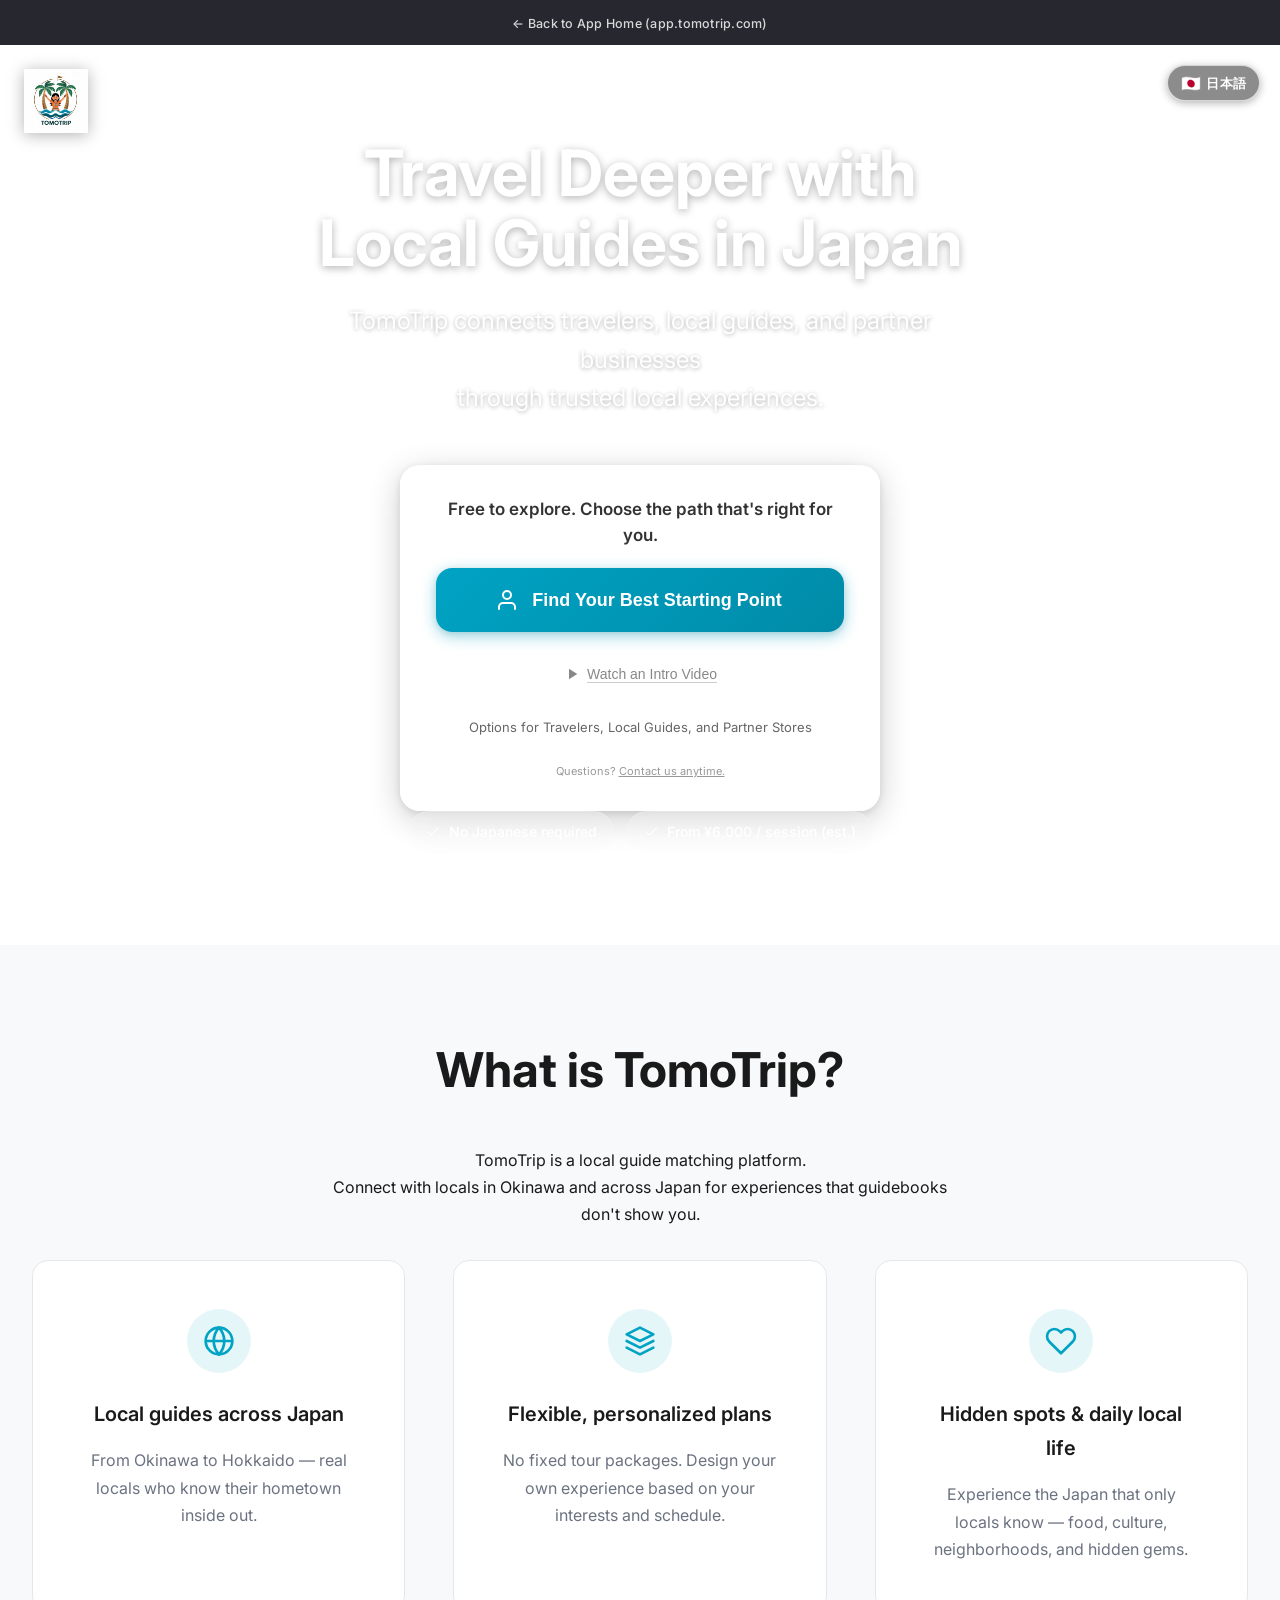
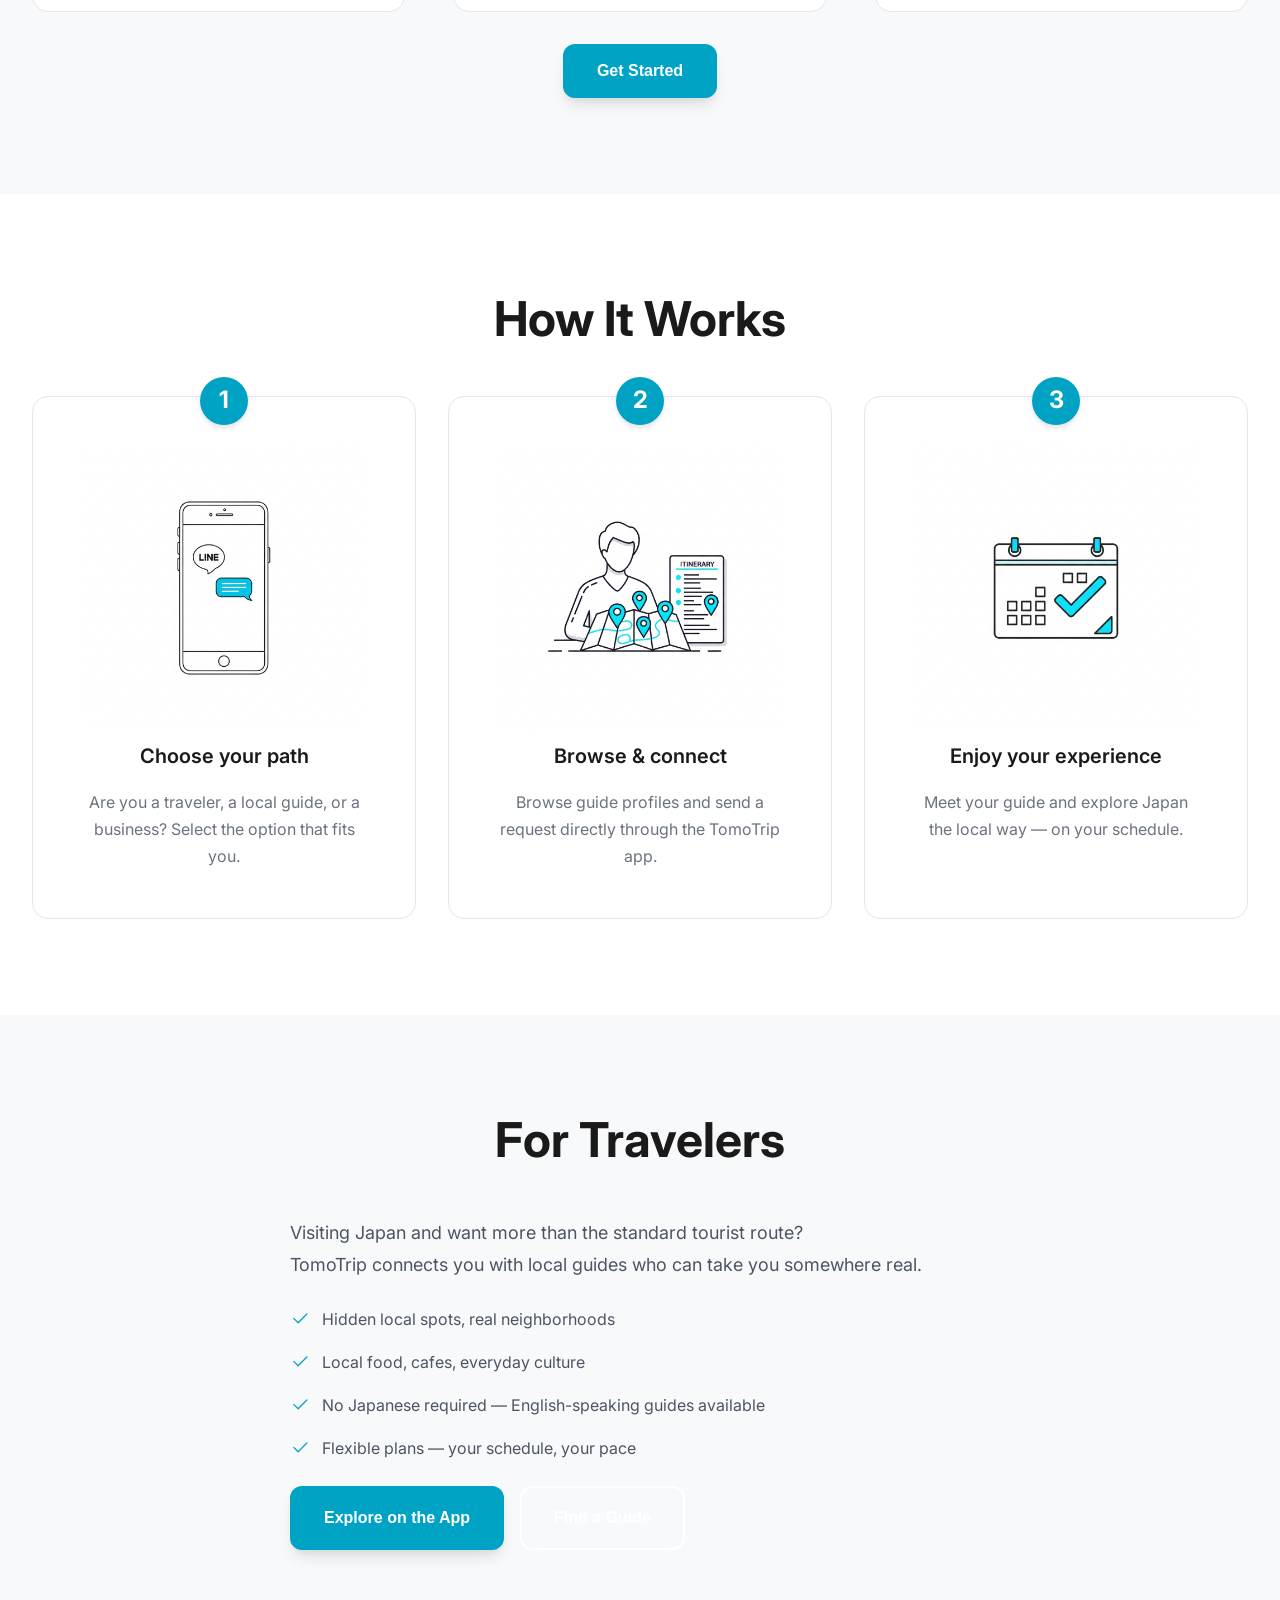
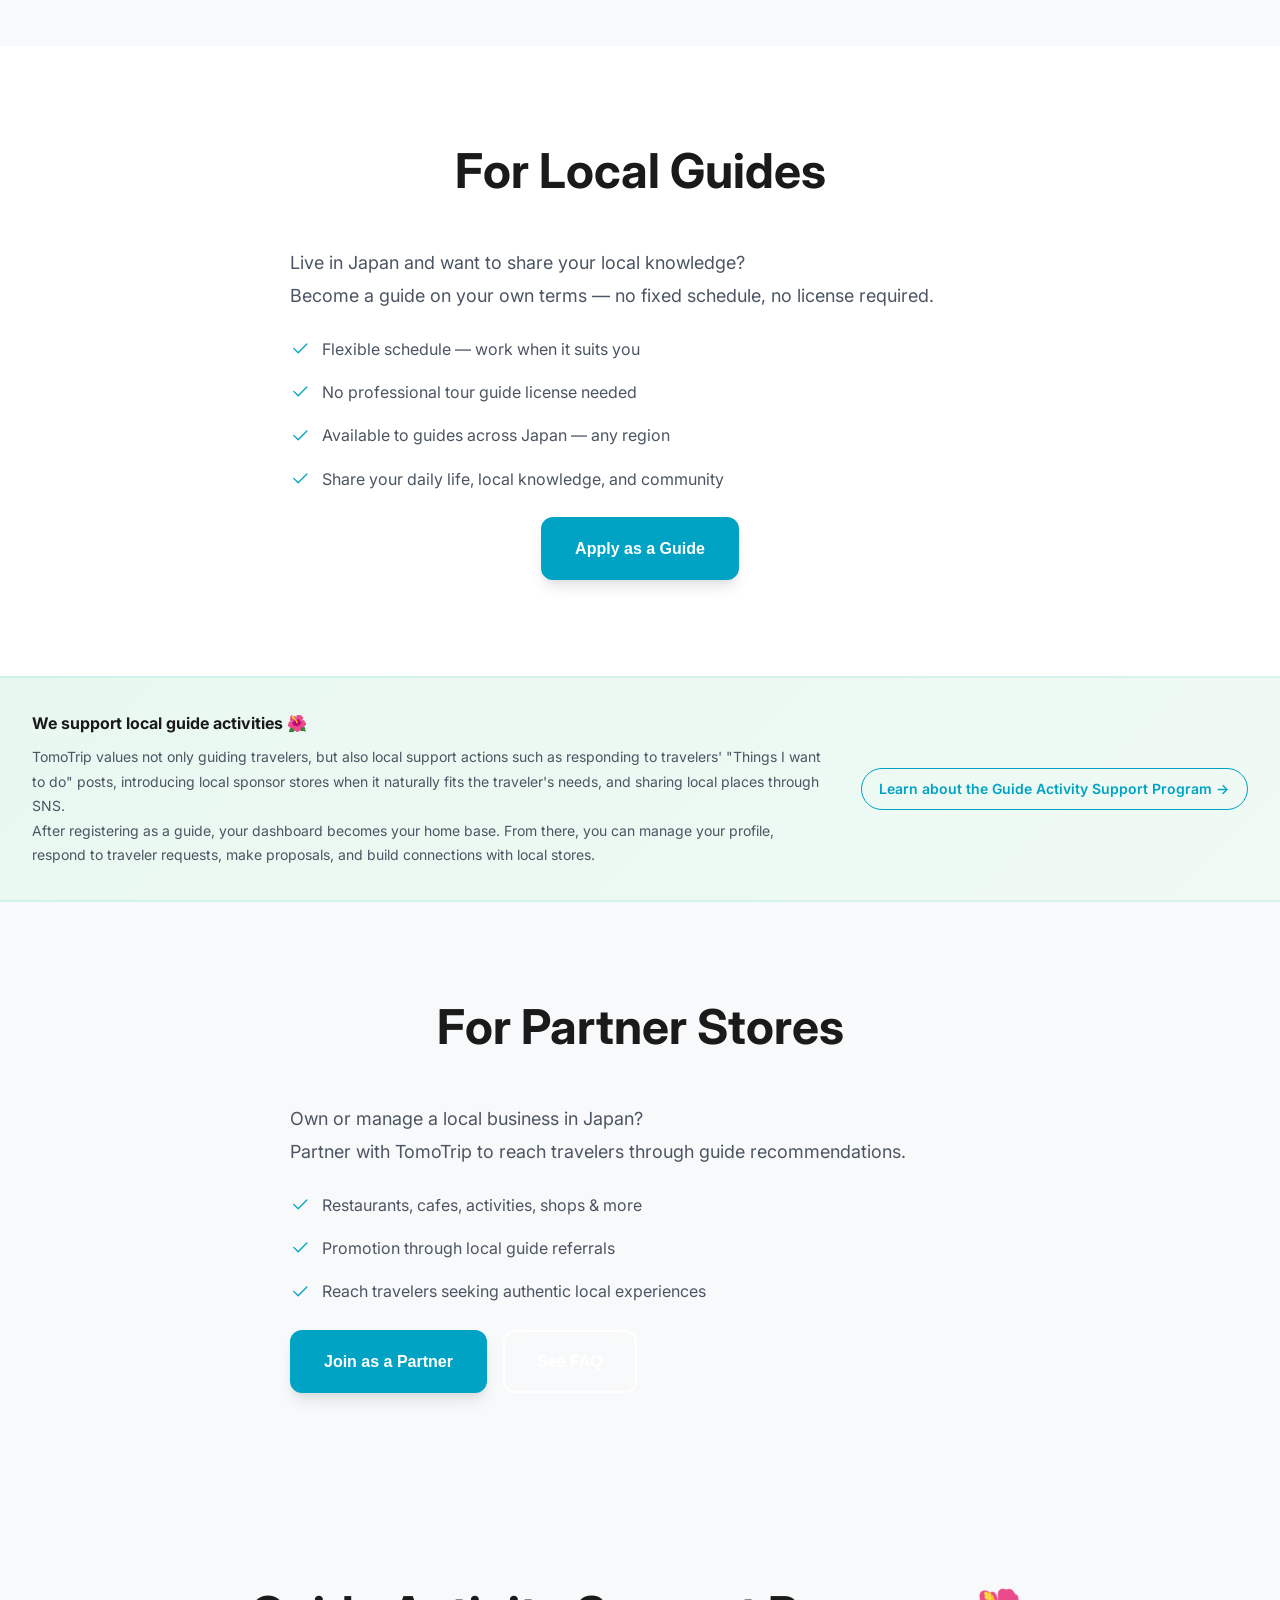
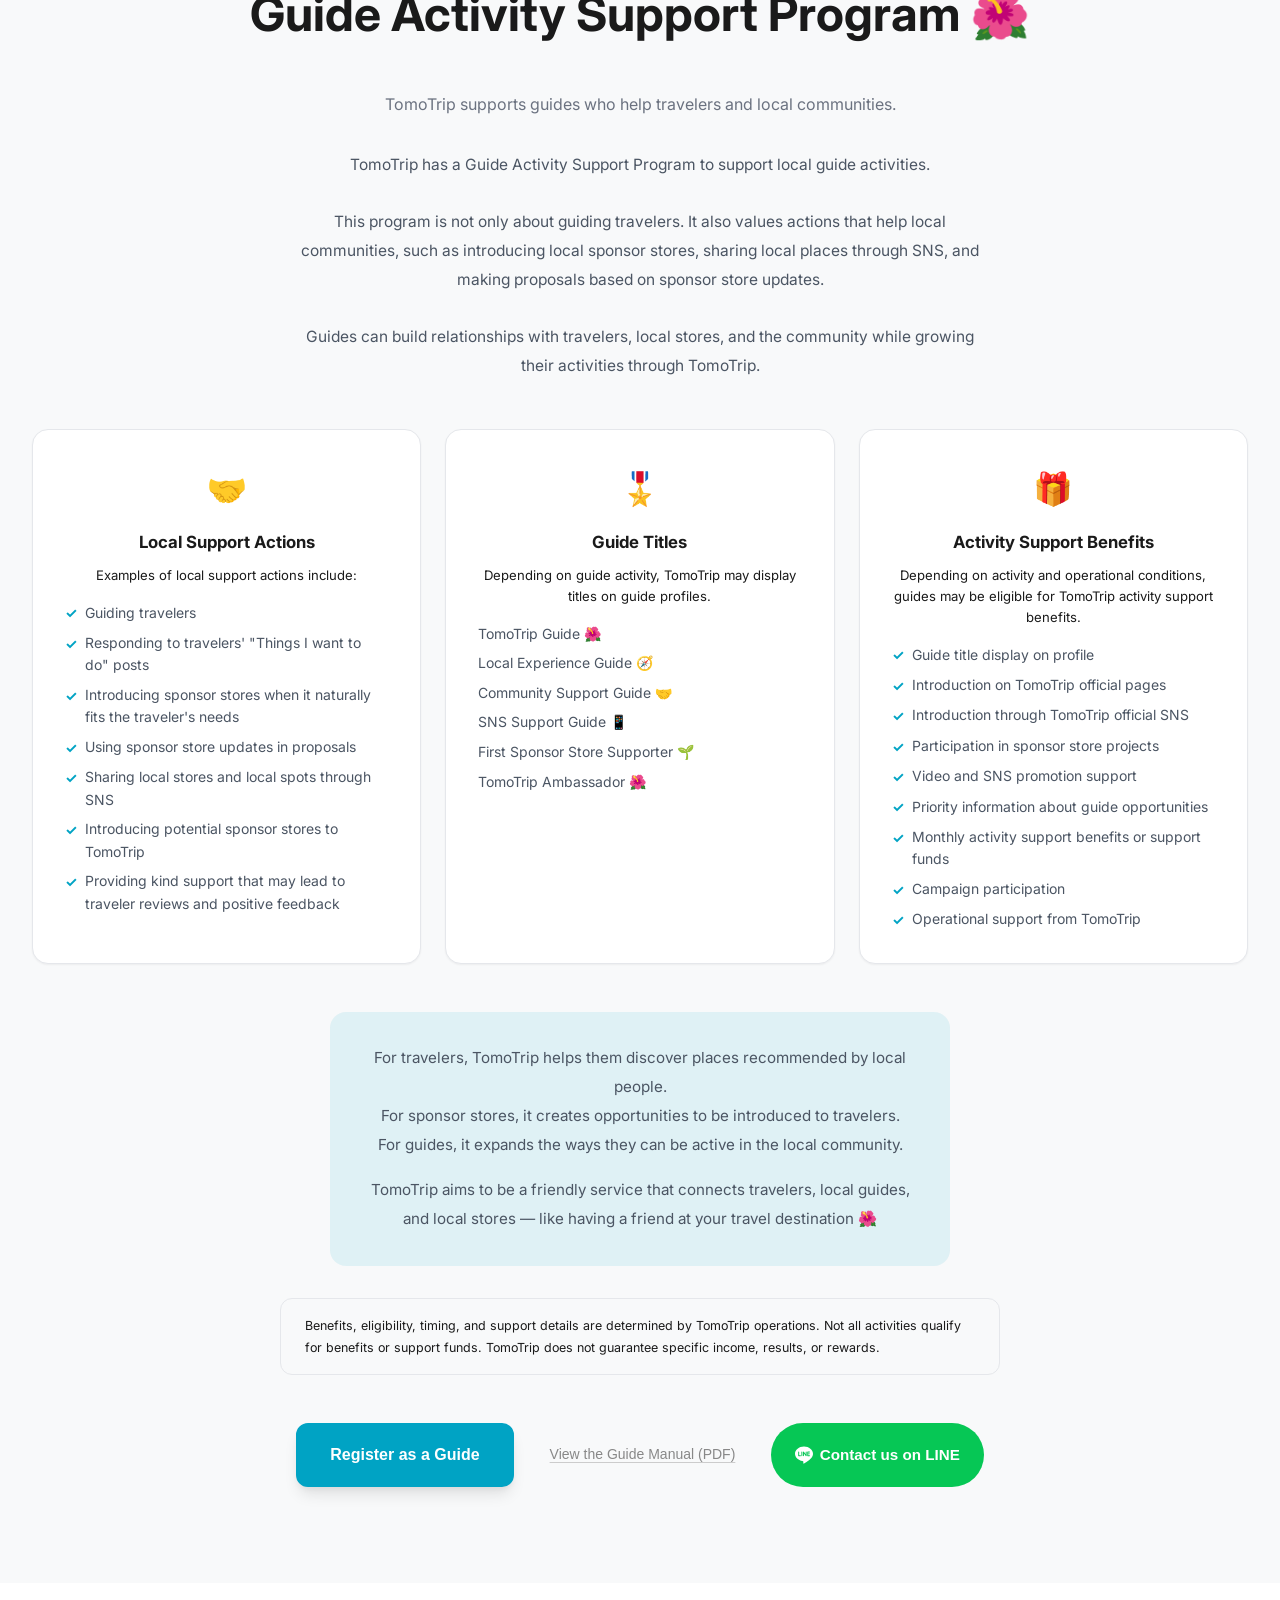
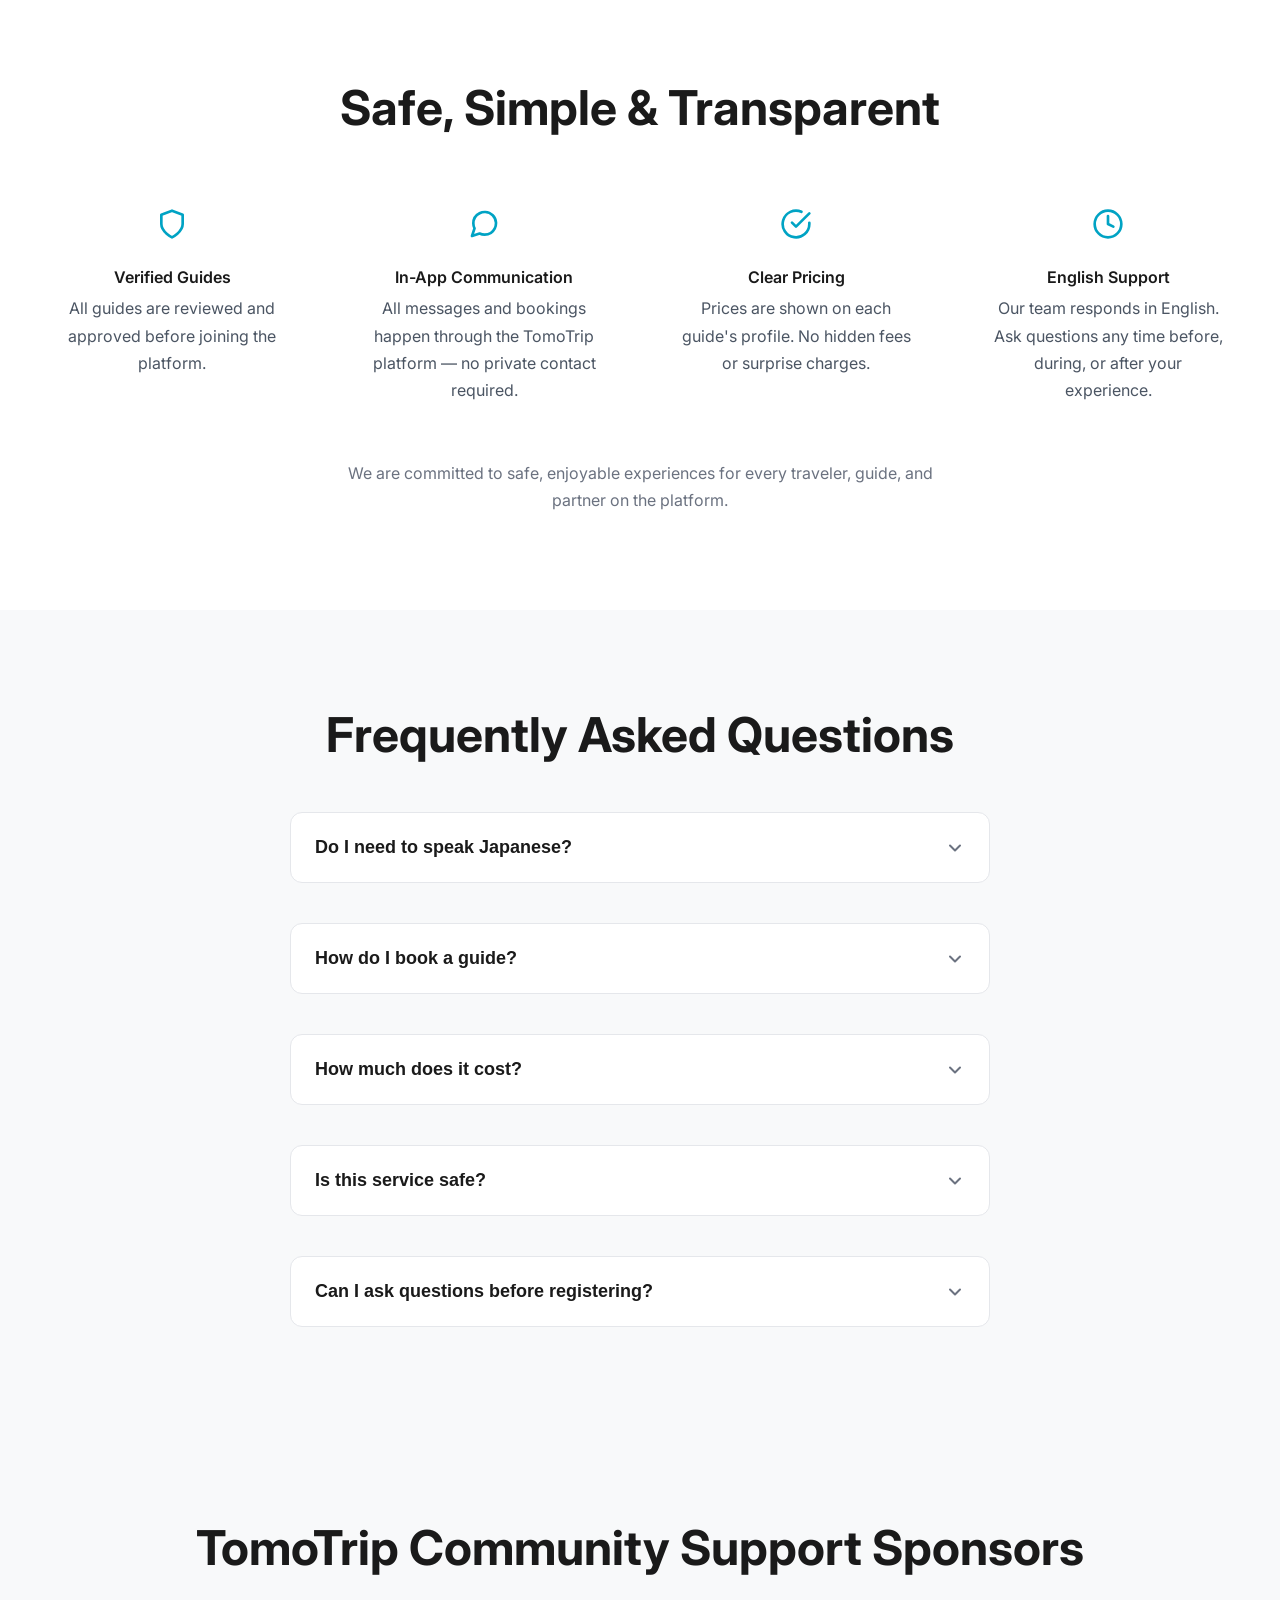
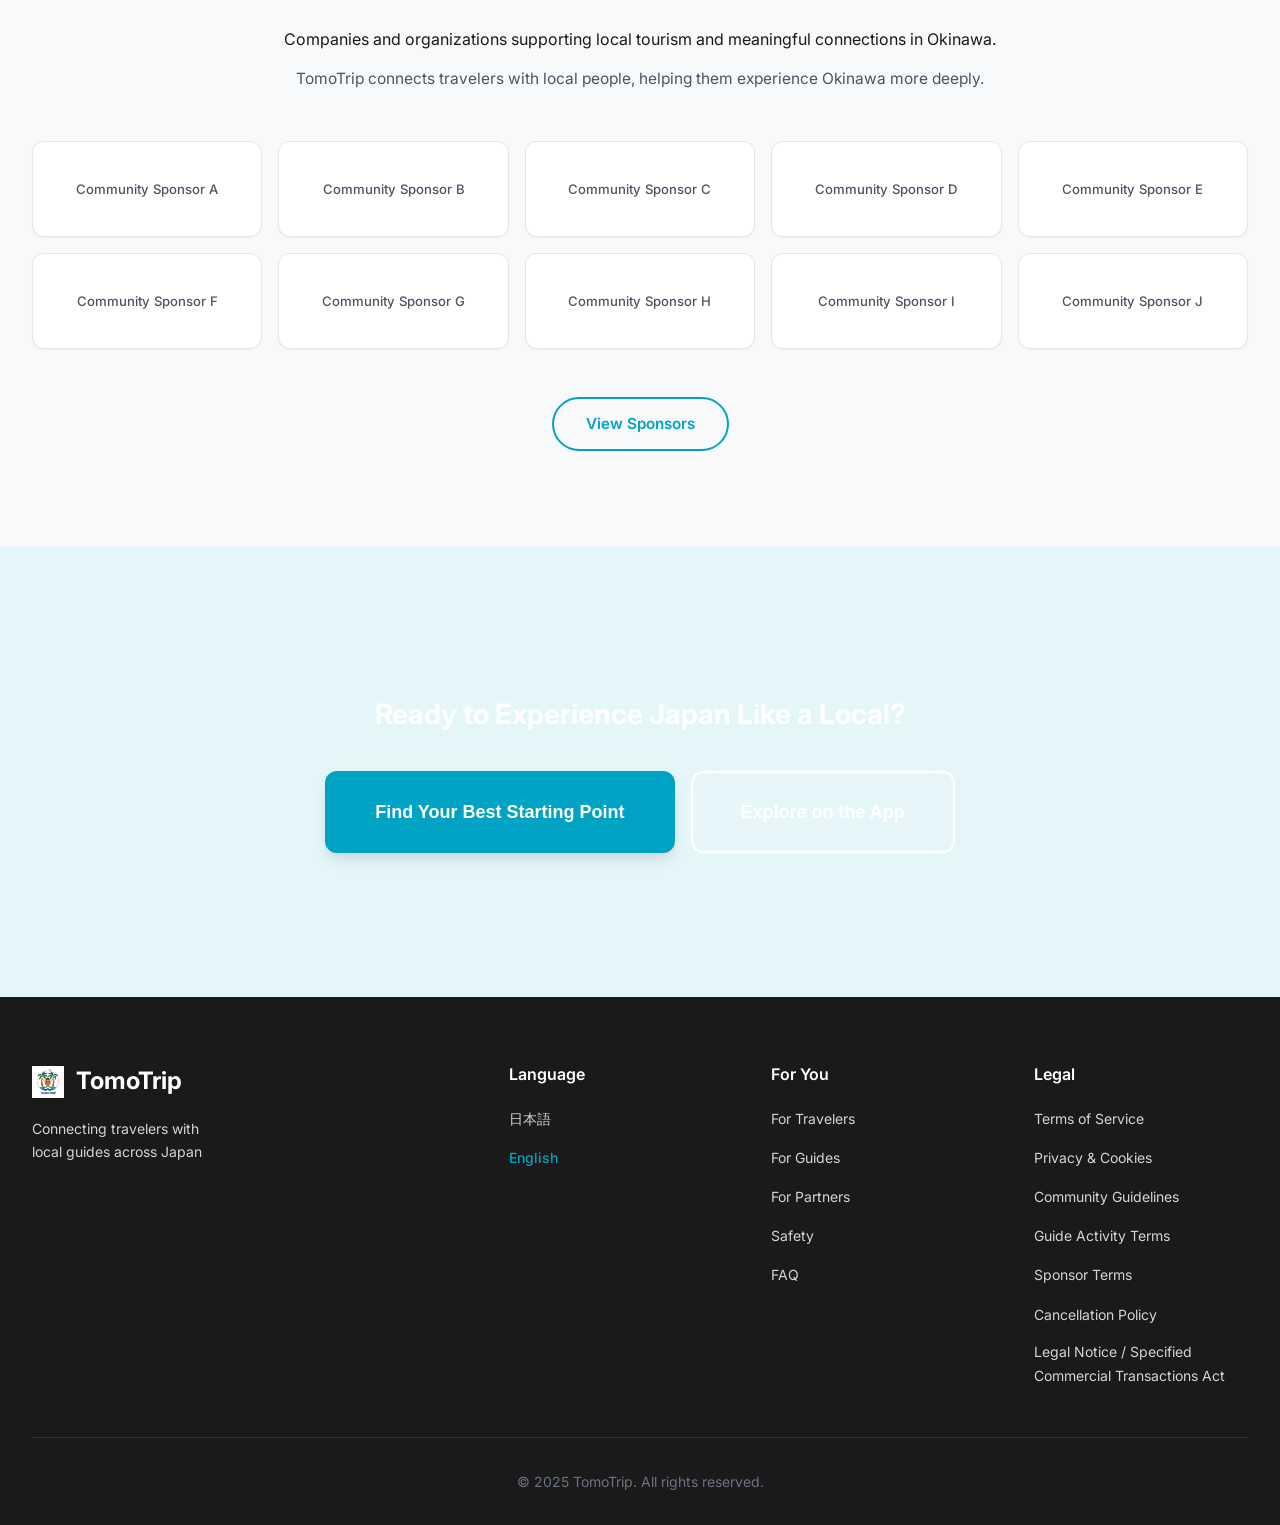
==== commit eeedfff2: "Update legal links on landing pages for clarity and compliance Refactors the footer links on both En" ====
--- a/public/en/index.html
+++ b/public/en/index.html
@@ -591,9 +591,11 @@
           <ul class="footer__links">
             <li><a href="https://app.tomotrip.com/terms-en.html" class="footer__link" target="_blank" rel="noopener noreferrer">Terms of Service</a></li>
             <li><a href="https://app.tomotrip.com/privacy-en.html" class="footer__link" target="_blank" rel="noopener noreferrer">Privacy &amp; Cookies</a></li>
-            <li><a href="https://app.tomotrip.com/guide-terms-en.html" class="footer__link" target="_blank" rel="noopener noreferrer">Guide Terms</a></li>
+            <li><a href="https://app.tomotrip.com/guidelines-en.html" class="footer__link" target="_blank" rel="noopener noreferrer">Community Guidelines</a></li>
+            <li><a href="https://app.tomotrip.com/guide-terms-en.html" class="footer__link" target="_blank" rel="noopener noreferrer">Guide Activity Terms</a></li>
             <li><a href="https://app.tomotrip.com/sponsor-terms-en.html" class="footer__link" target="_blank" rel="noopener noreferrer">Sponsor Terms</a></li>
             <li><a href="https://app.tomotrip.com/cancel-policy-en.html" class="footer__link" target="_blank" rel="noopener noreferrer">Cancellation Policy</a></li>
+            <li><a href="https://app.tomotrip.com/tokushoho-en.html" class="footer__link" target="_blank" rel="noopener noreferrer">Legal Notice / Specified Commercial Transactions Act</a></li>
           </ul>
         </div>
       </div>
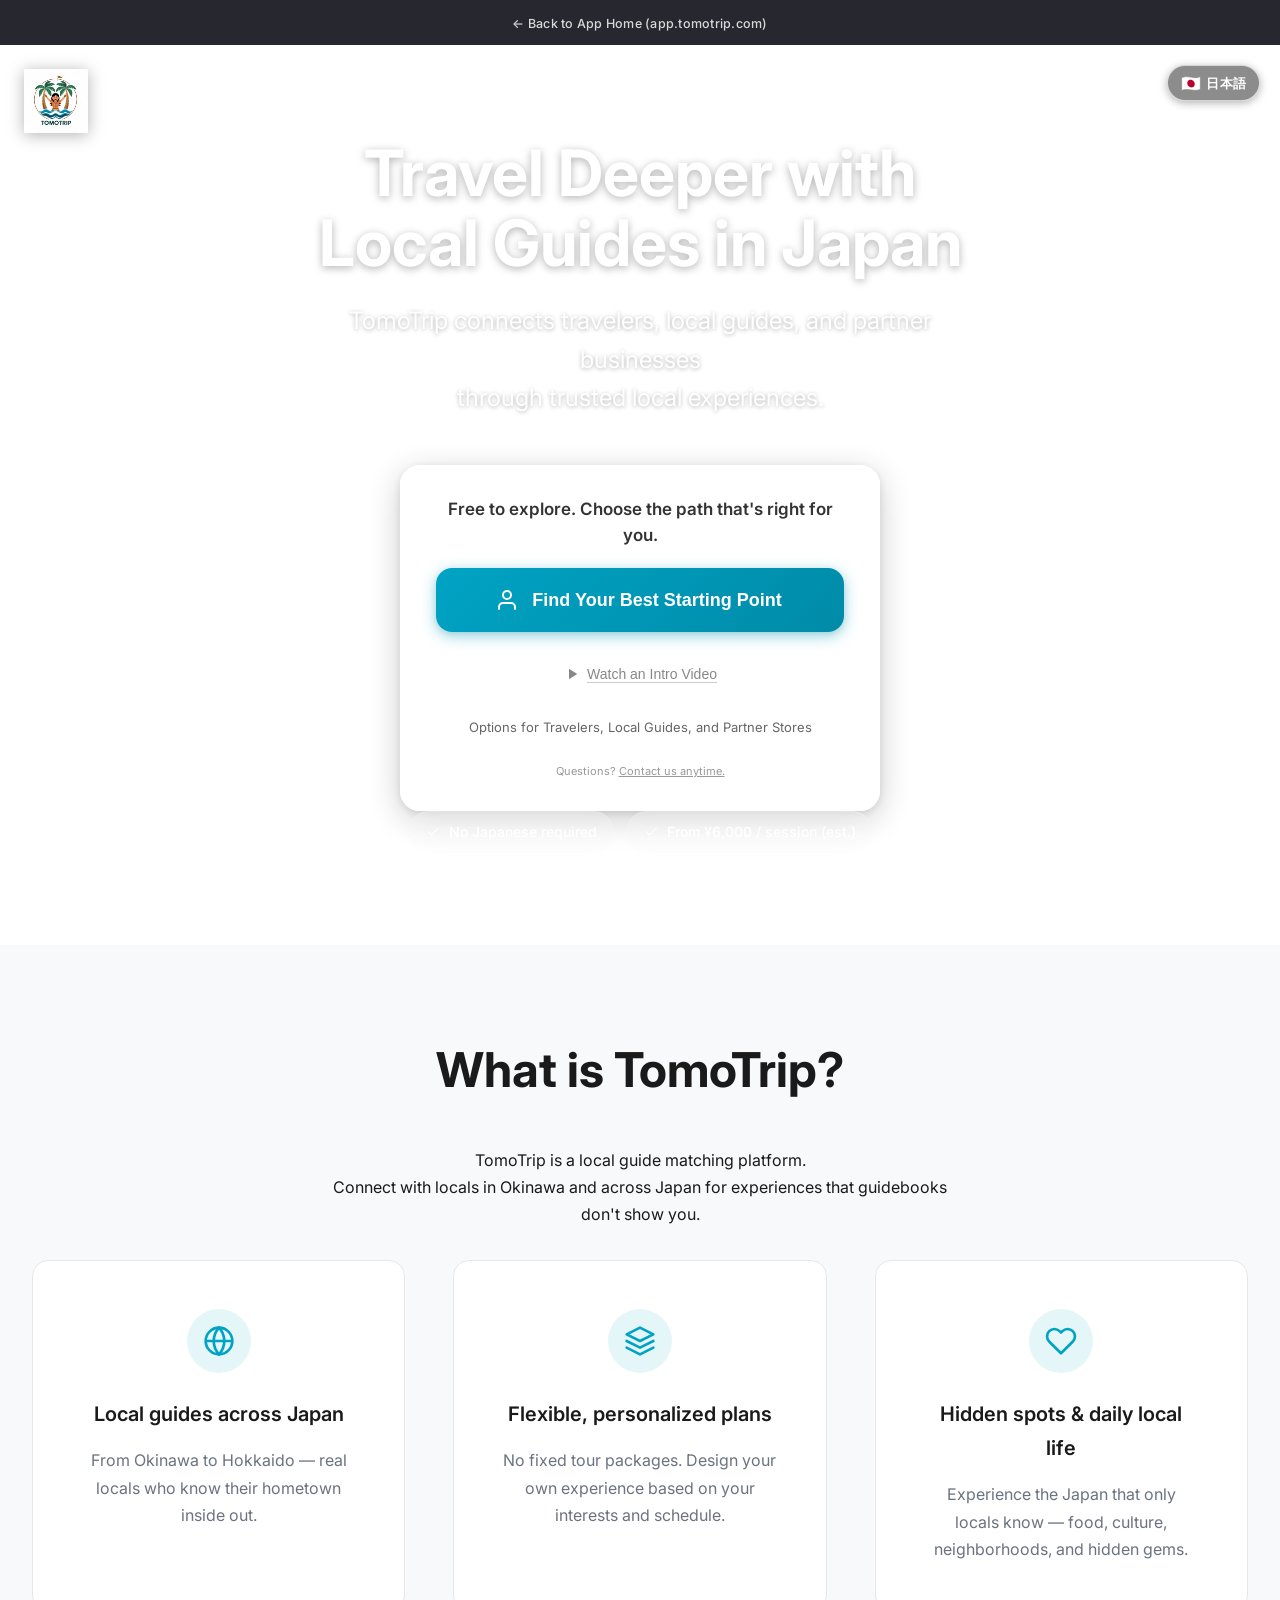
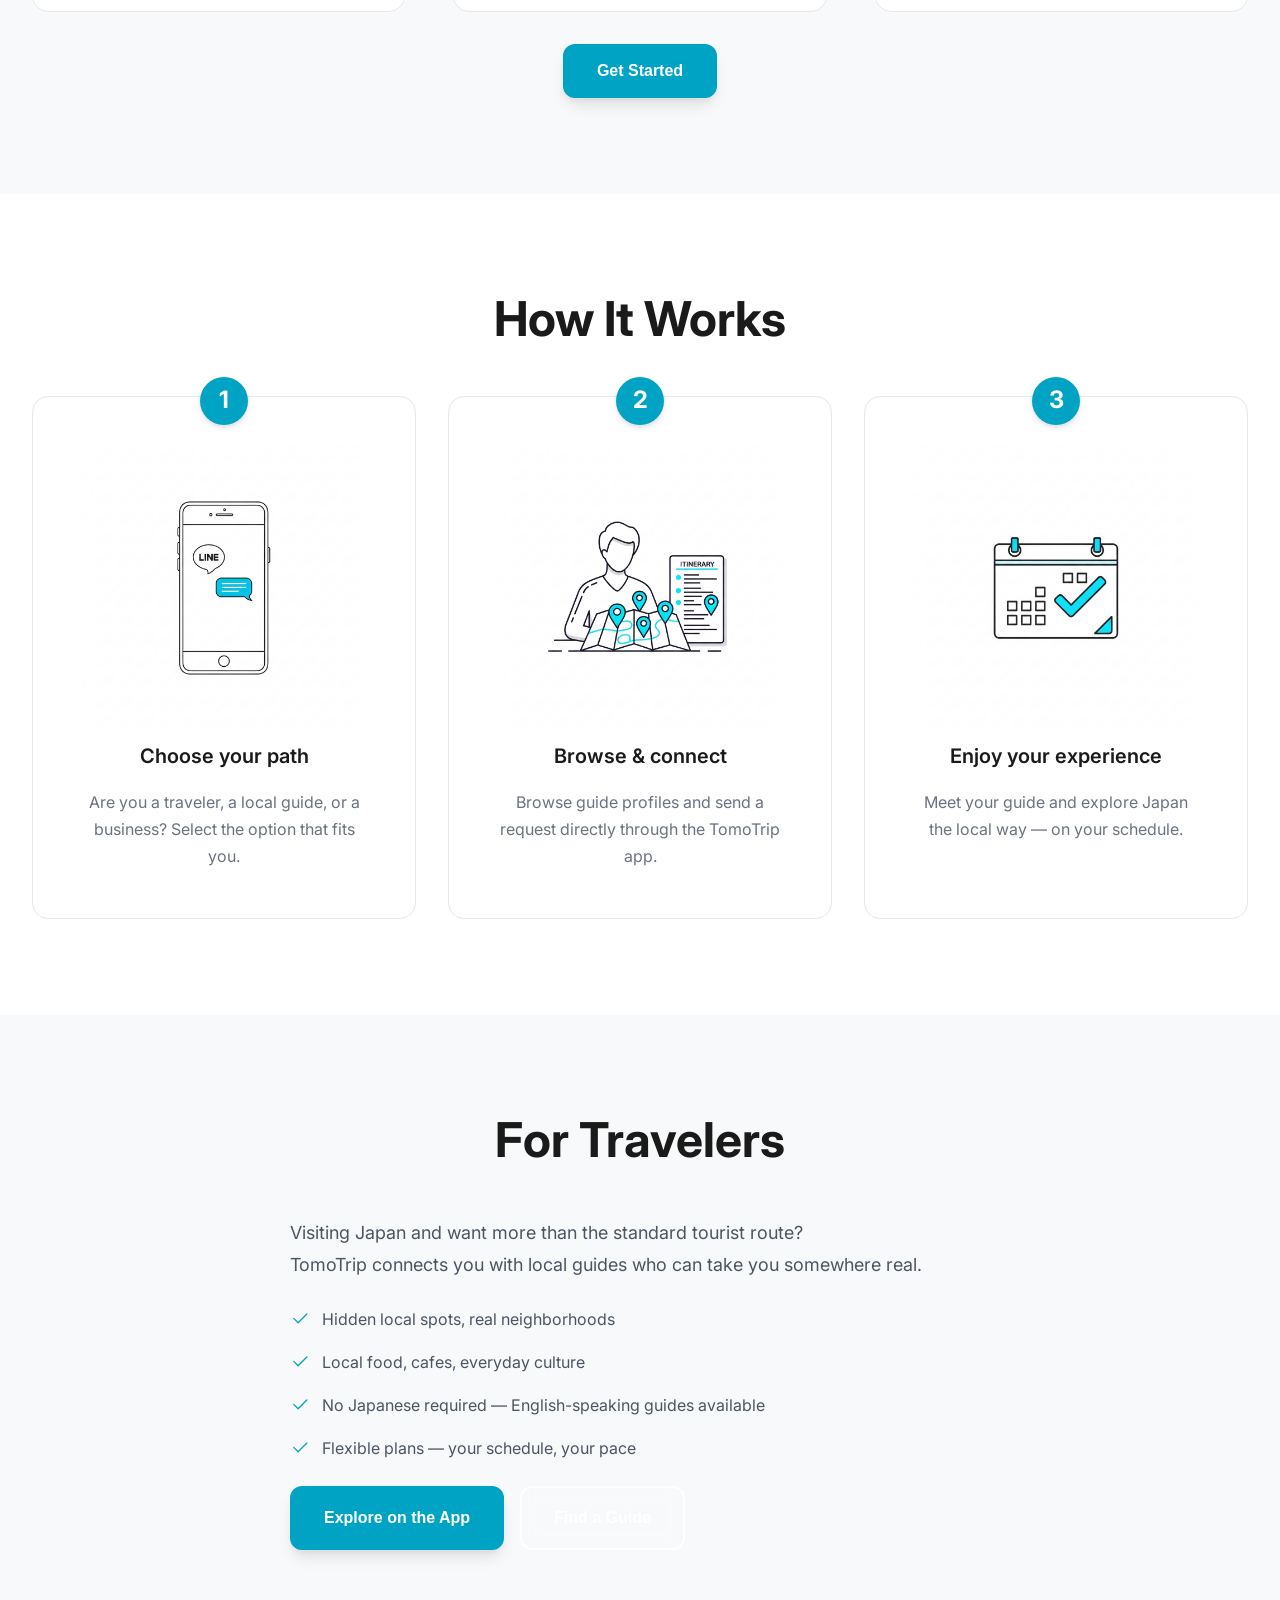
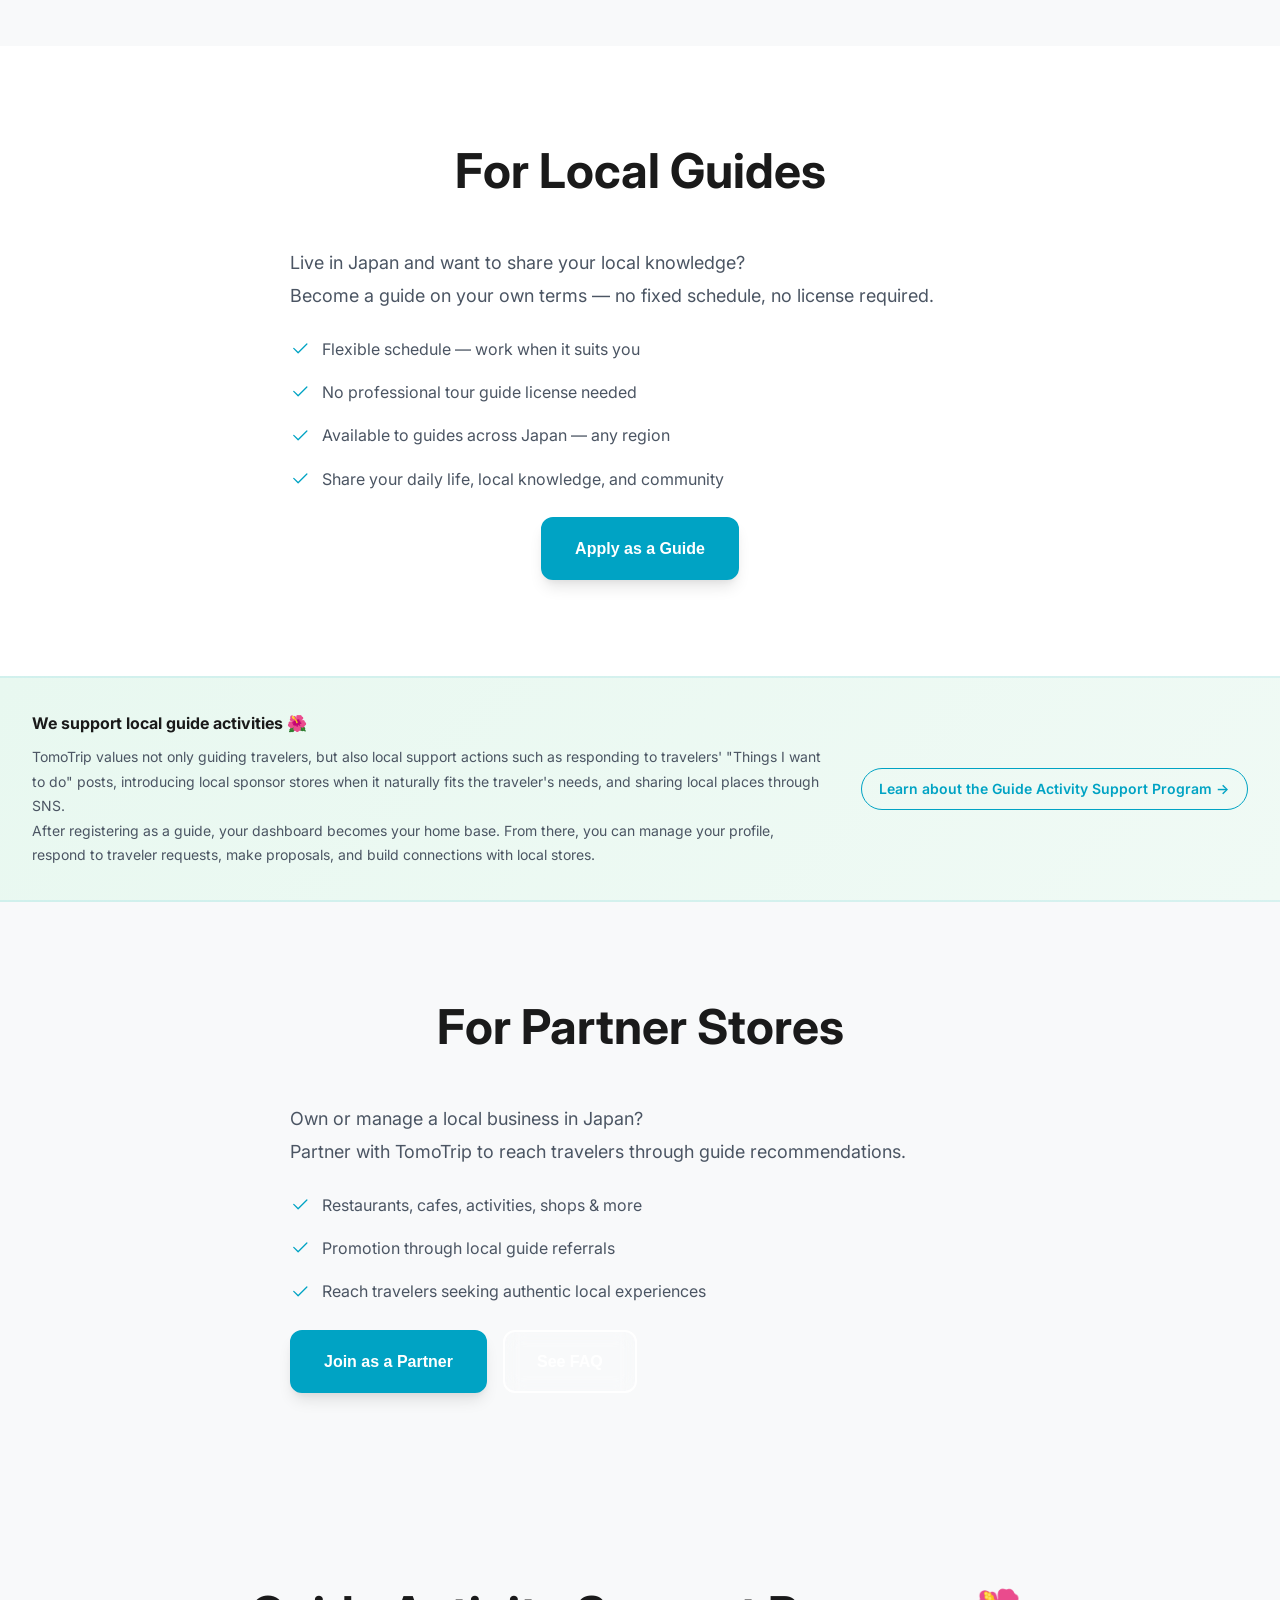
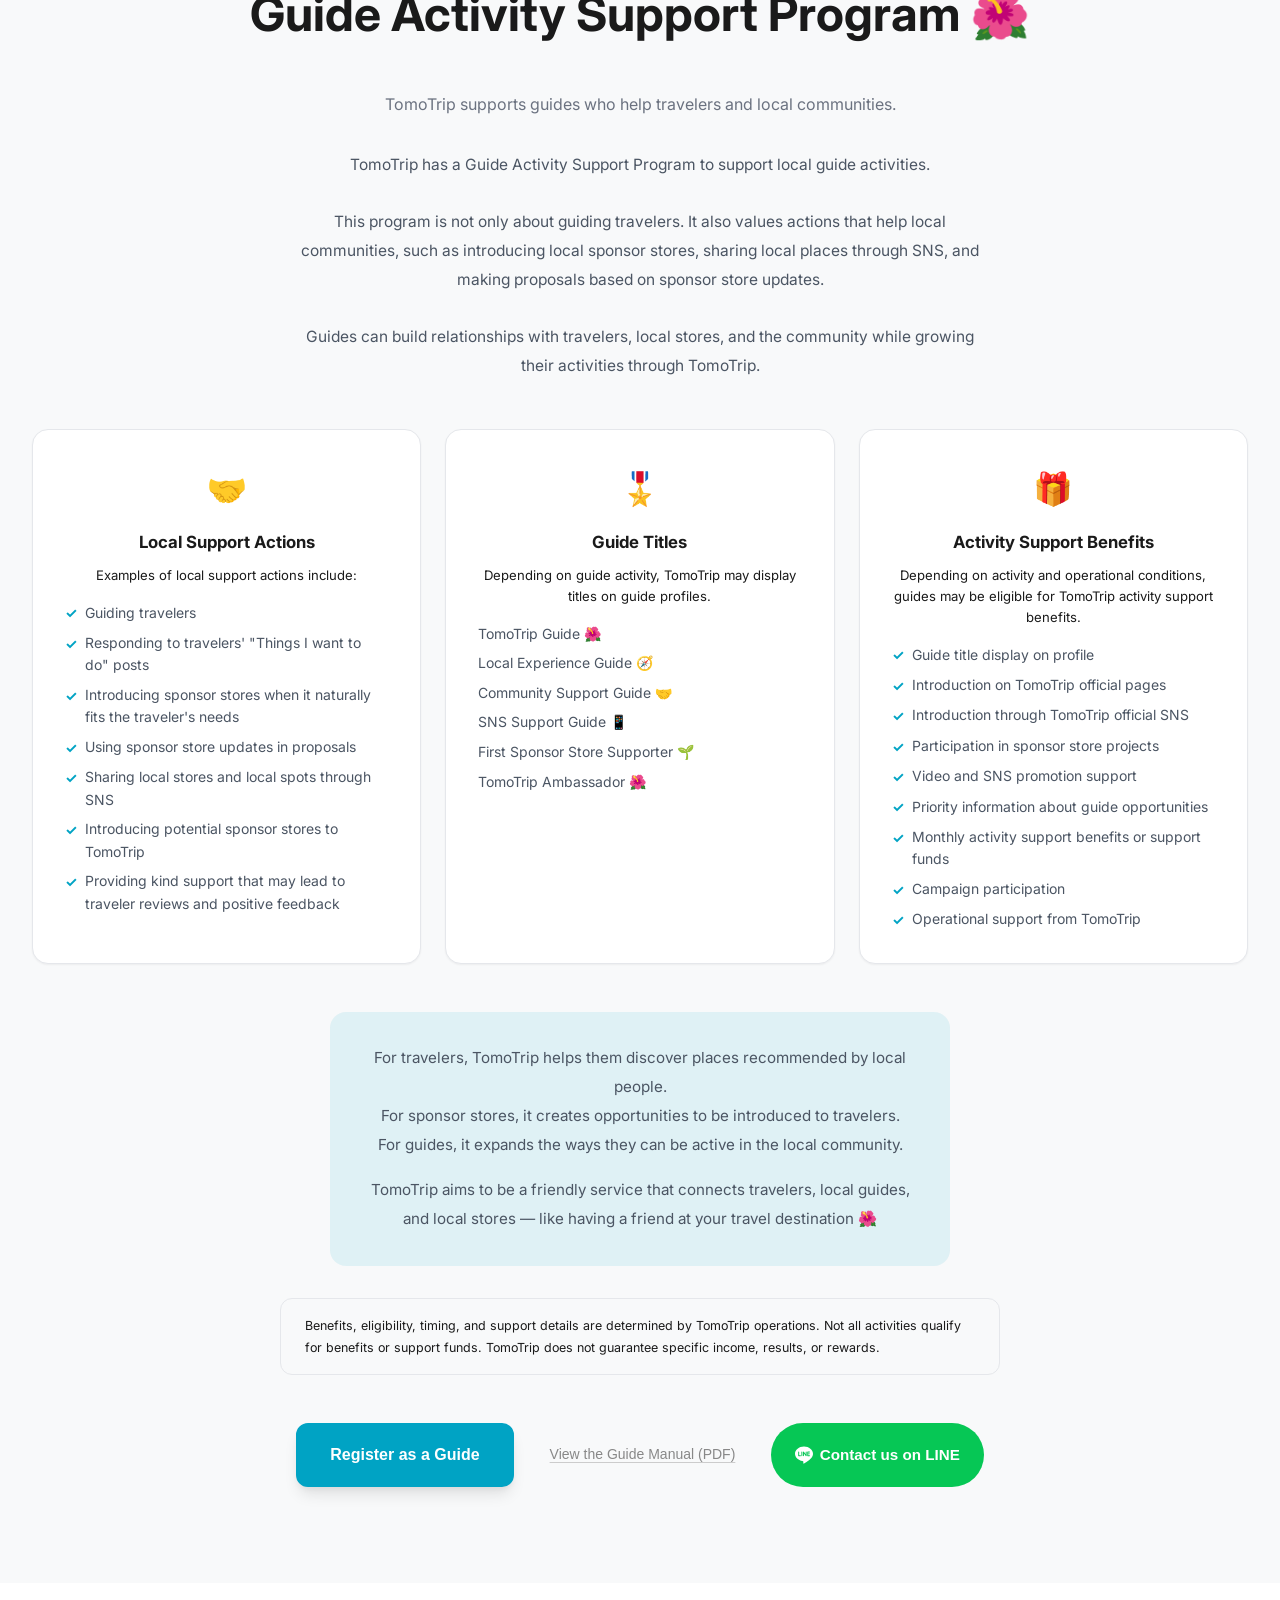
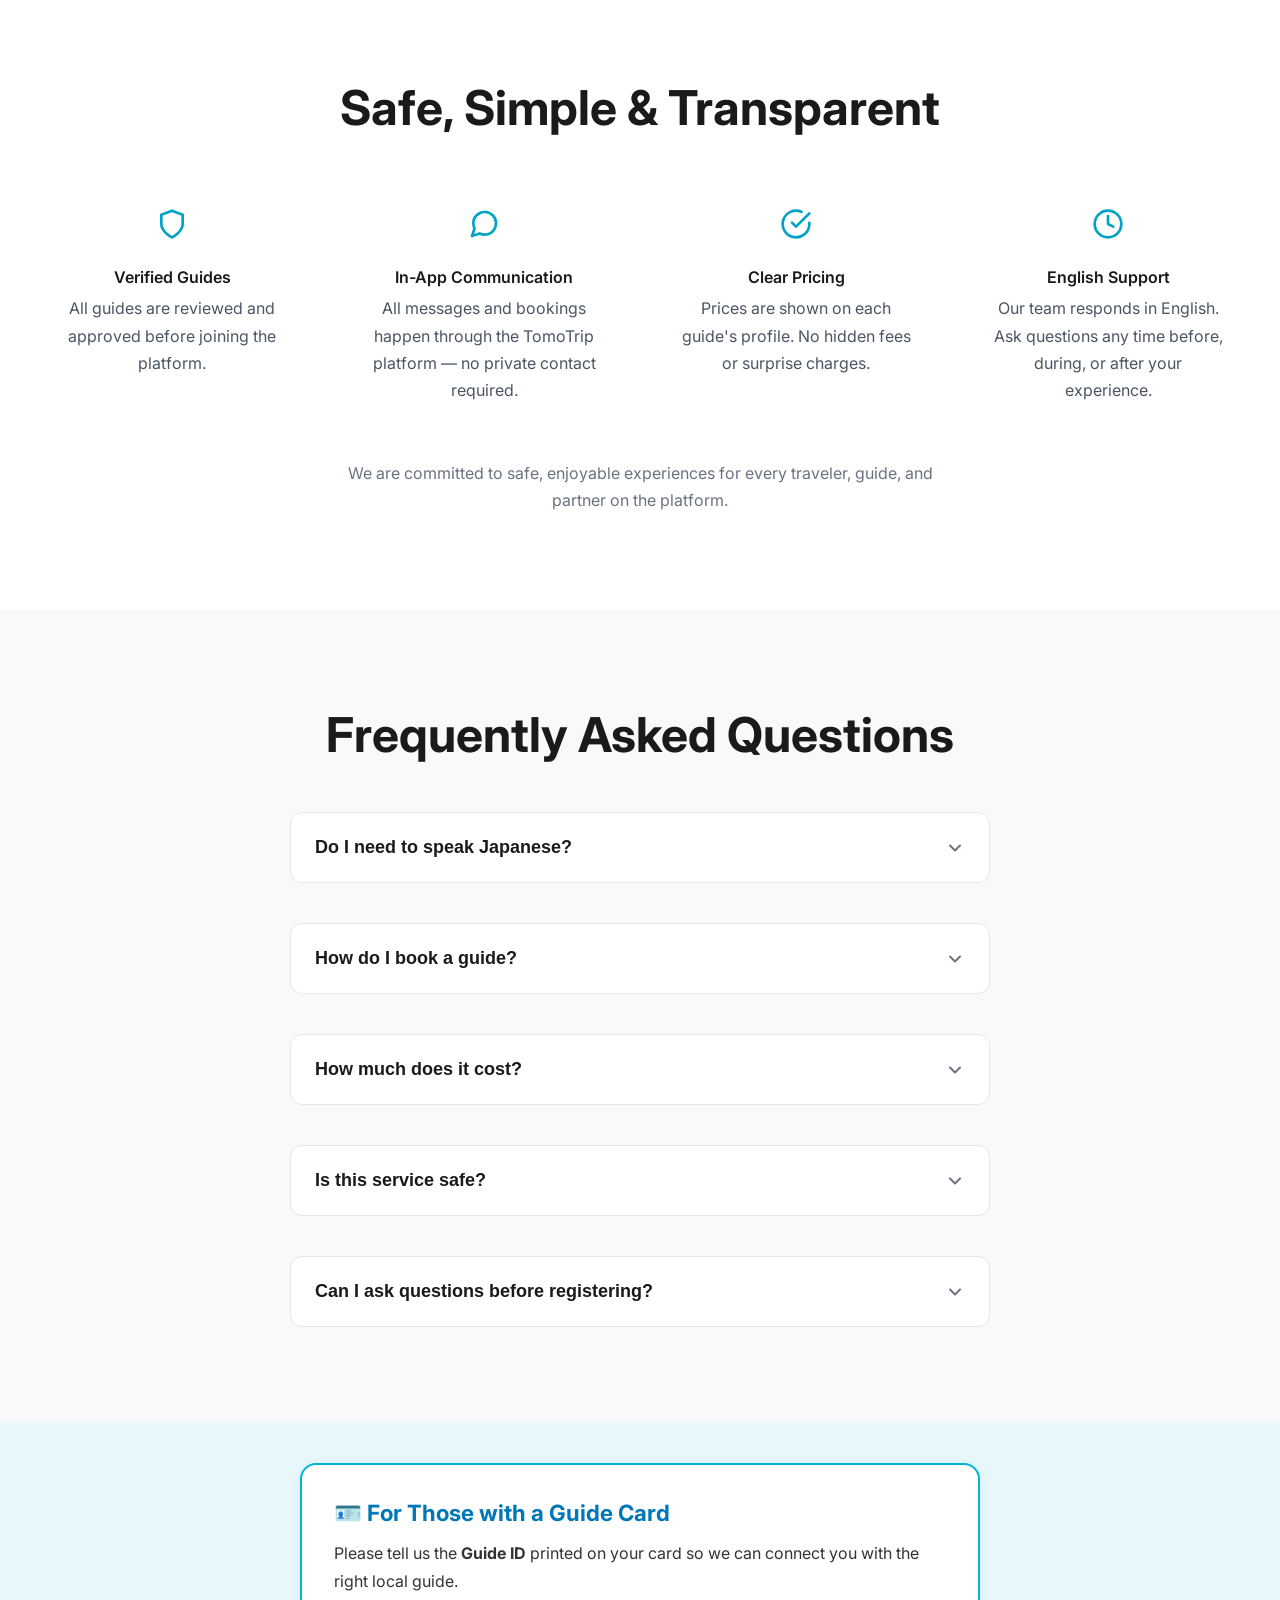
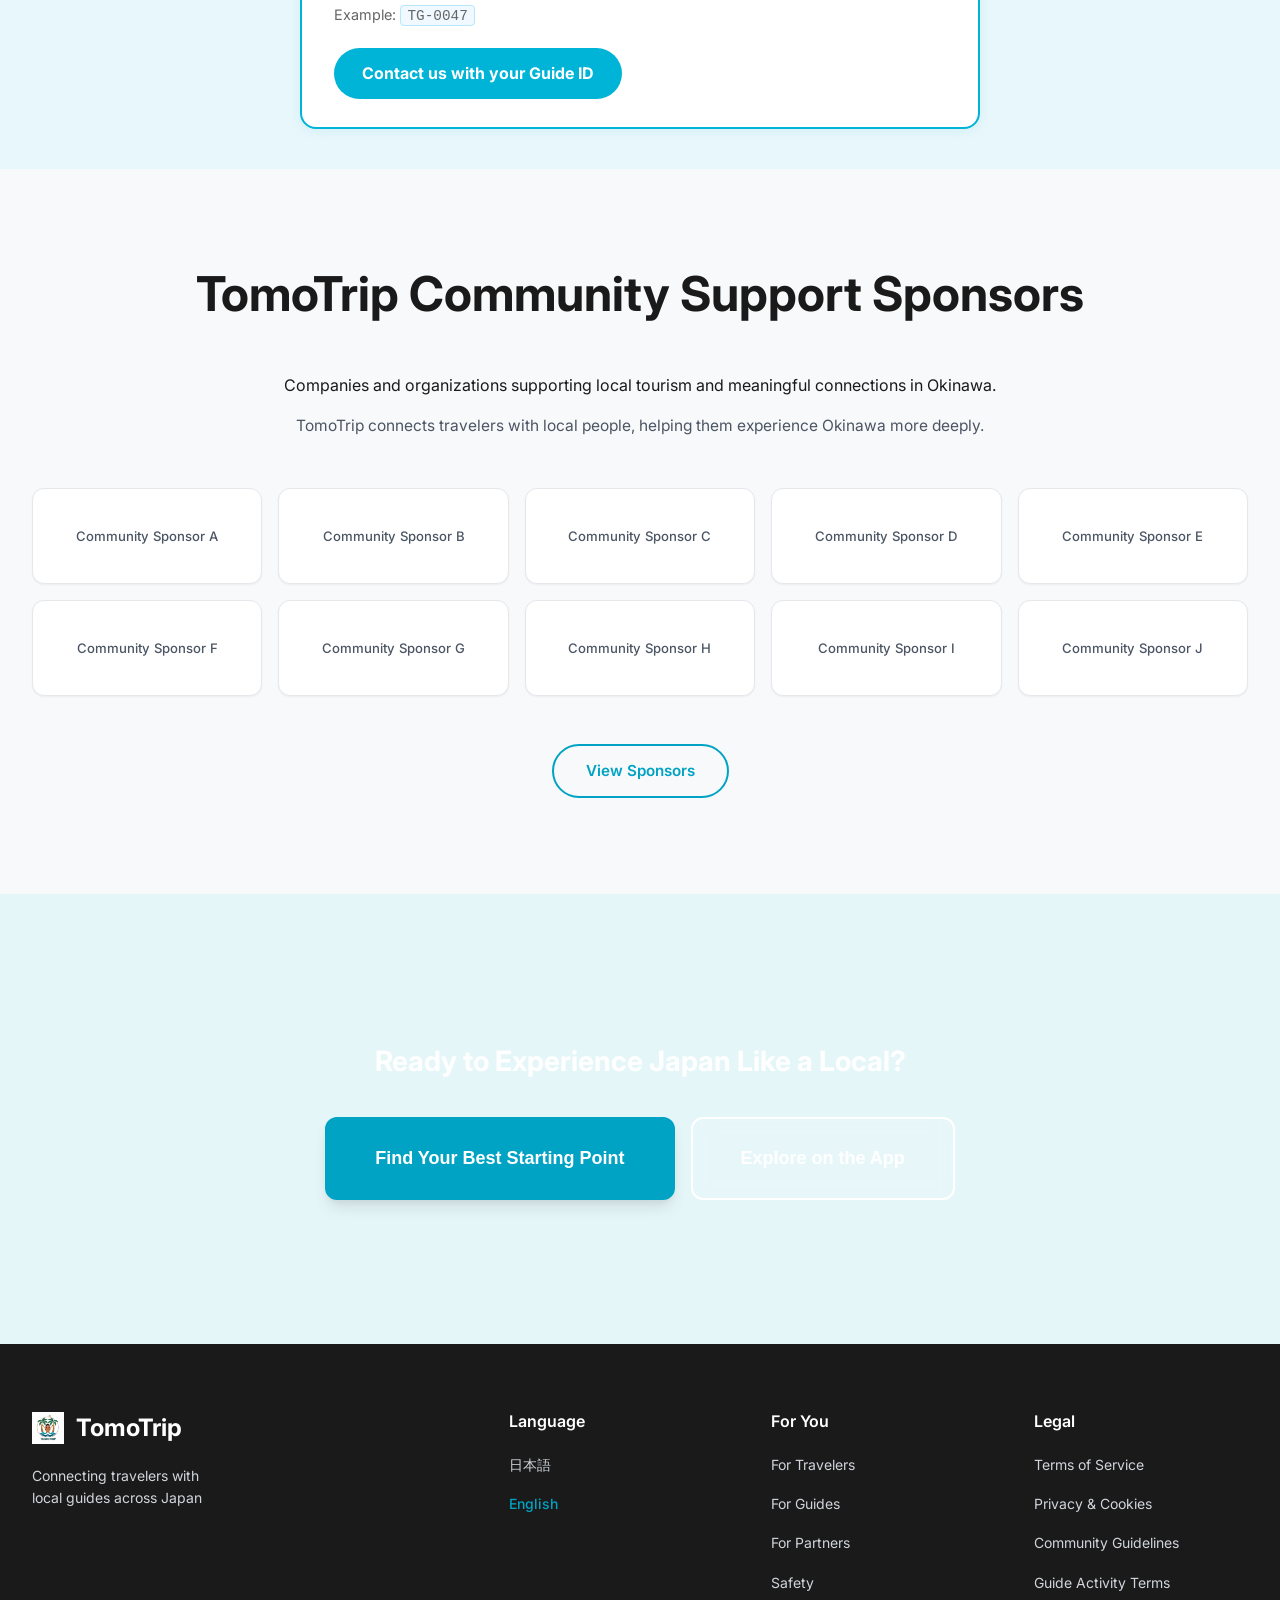
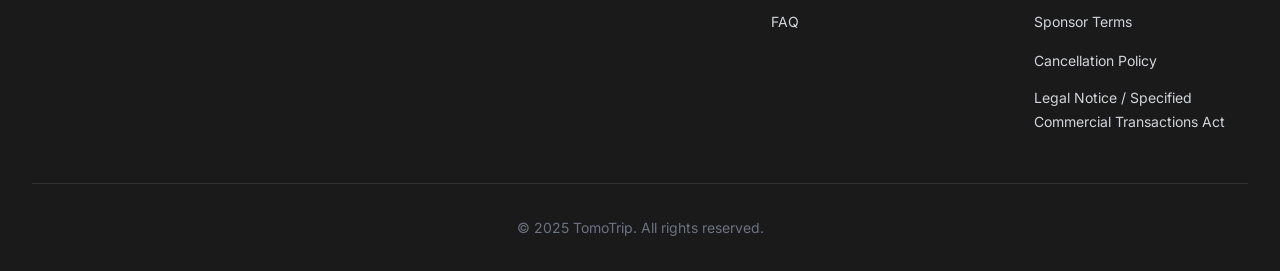
==== commit 098240b0: "Add a section on the landing page for guide card holders Add a new section to the Japanese and Engli" ====
--- a/public/en/index.html
+++ b/public/en/index.html
@@ -523,6 +523,20 @@
       </div>
     </section>
 
+    <!-- Guide Card section -->
+    <section id="guide-card-section" style="background:#e8f7fb;padding:2.5rem 1rem;">
+      <div style="max-width:680px;margin:0 auto;background:#fff;border:2px solid #00b4d8;border-radius:16px;padding:2rem 2rem 1.75rem;box-shadow:0 2px 12px rgba(0,180,216,0.10);">
+        <p style="font-size:1.4rem;font-weight:700;color:#0077b6;margin:0 0 0.75rem;line-height:1.4;">🪪 For Those with a Guide Card</p>
+        <p style="font-size:1rem;color:#333;margin:0 0 0.5rem;line-height:1.7;">Please tell us the <strong>Guide ID</strong> printed on your card so we can connect you with the right local guide.</p>
+        <p style="font-size:0.9rem;color:#666;margin:0 0 1.25rem;">Example: <code style="background:#f0f9ff;border:1px solid #bae6fd;border-radius:4px;padding:0.1rem 0.4rem;font-family:monospace;">TG-0047</code></p>
+        <a href="https://lin.ee/rsHMnPA?source=guide-card" target="_blank" rel="noopener noreferrer"
+           style="display:inline-block;background:#00b4d8;color:#fff;font-weight:700;font-size:1rem;padding:0.75rem 1.75rem;border-radius:999px;text-decoration:none;transition:background 0.2s;"
+           onmouseover="this.style.background='#0077b6'" onmouseout="this.style.background='#00b4d8'">
+          Contact us with your Guide ID
+        </a>
+      </div>
+    </section>
+
     <!-- TomoTrip Community Support Sponsors -->
     <section class="section region-sponsors" id="region-sponsors">
       <div class="container">
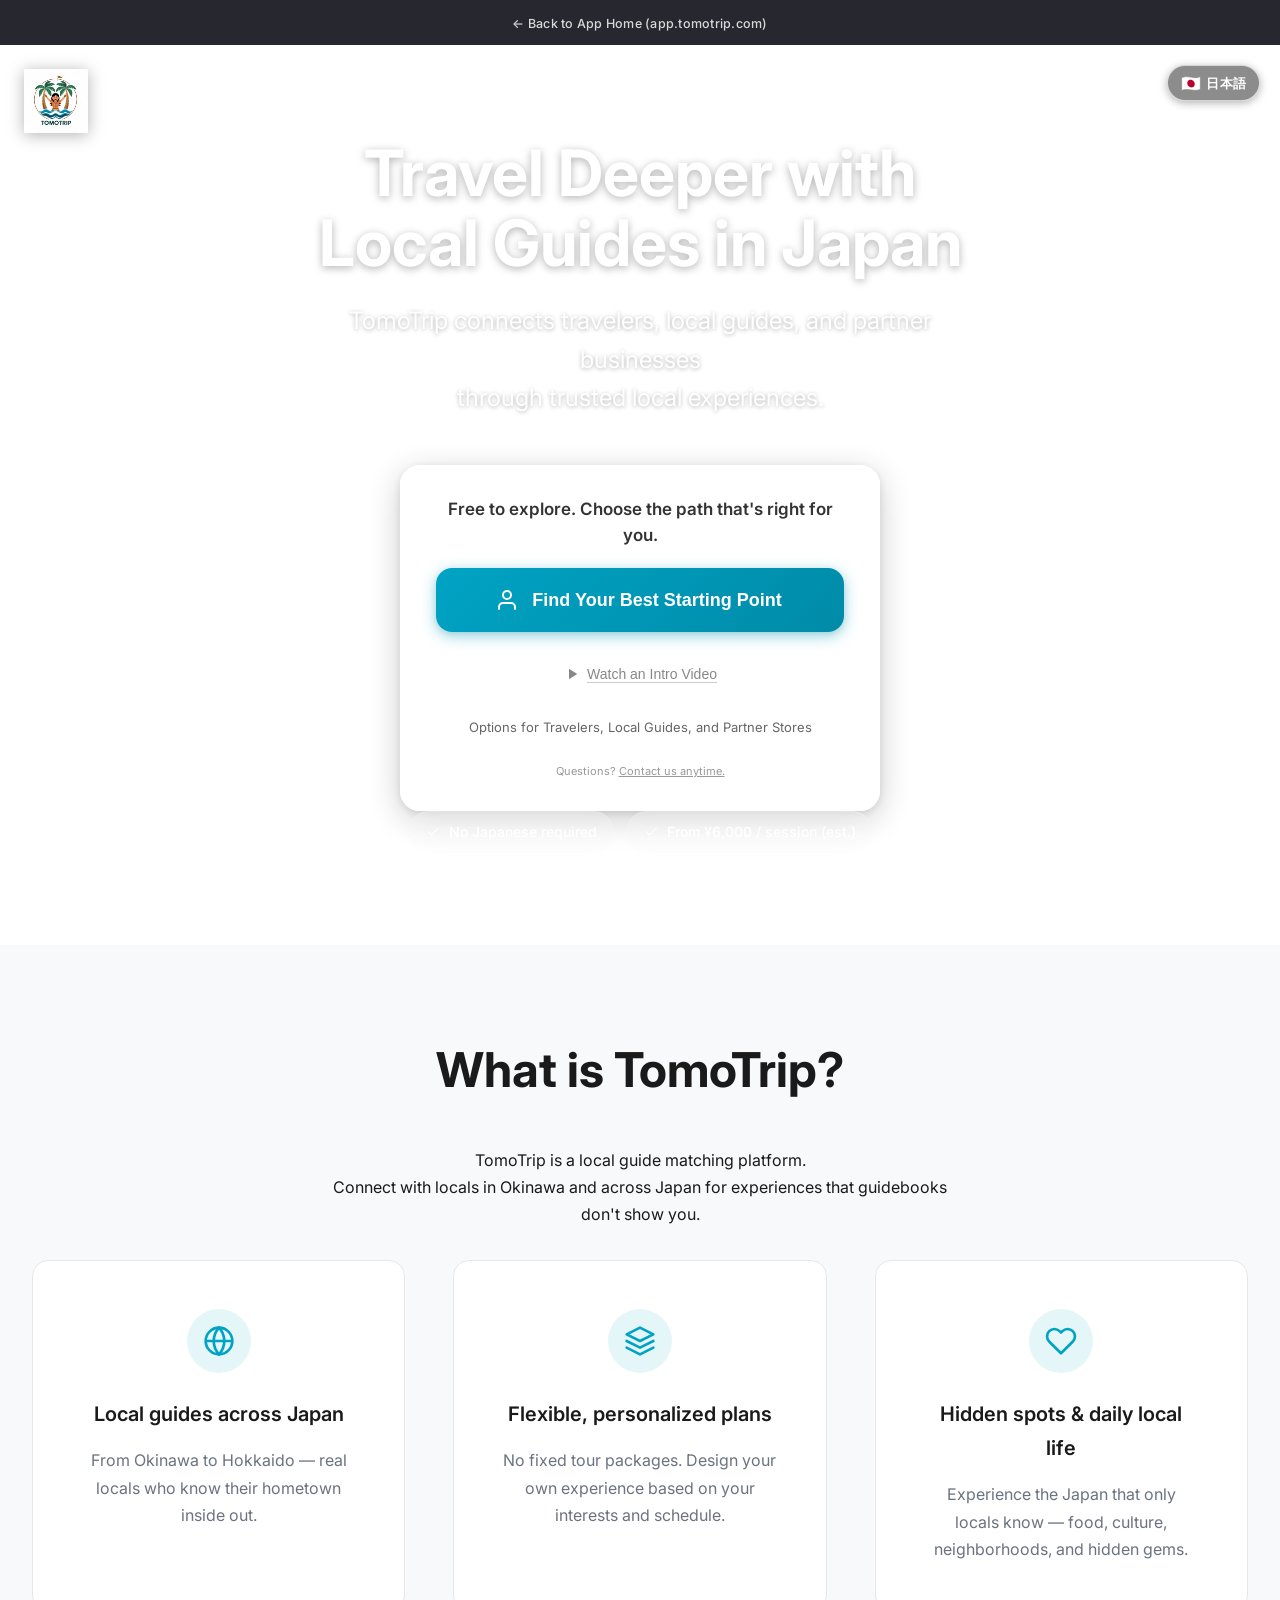
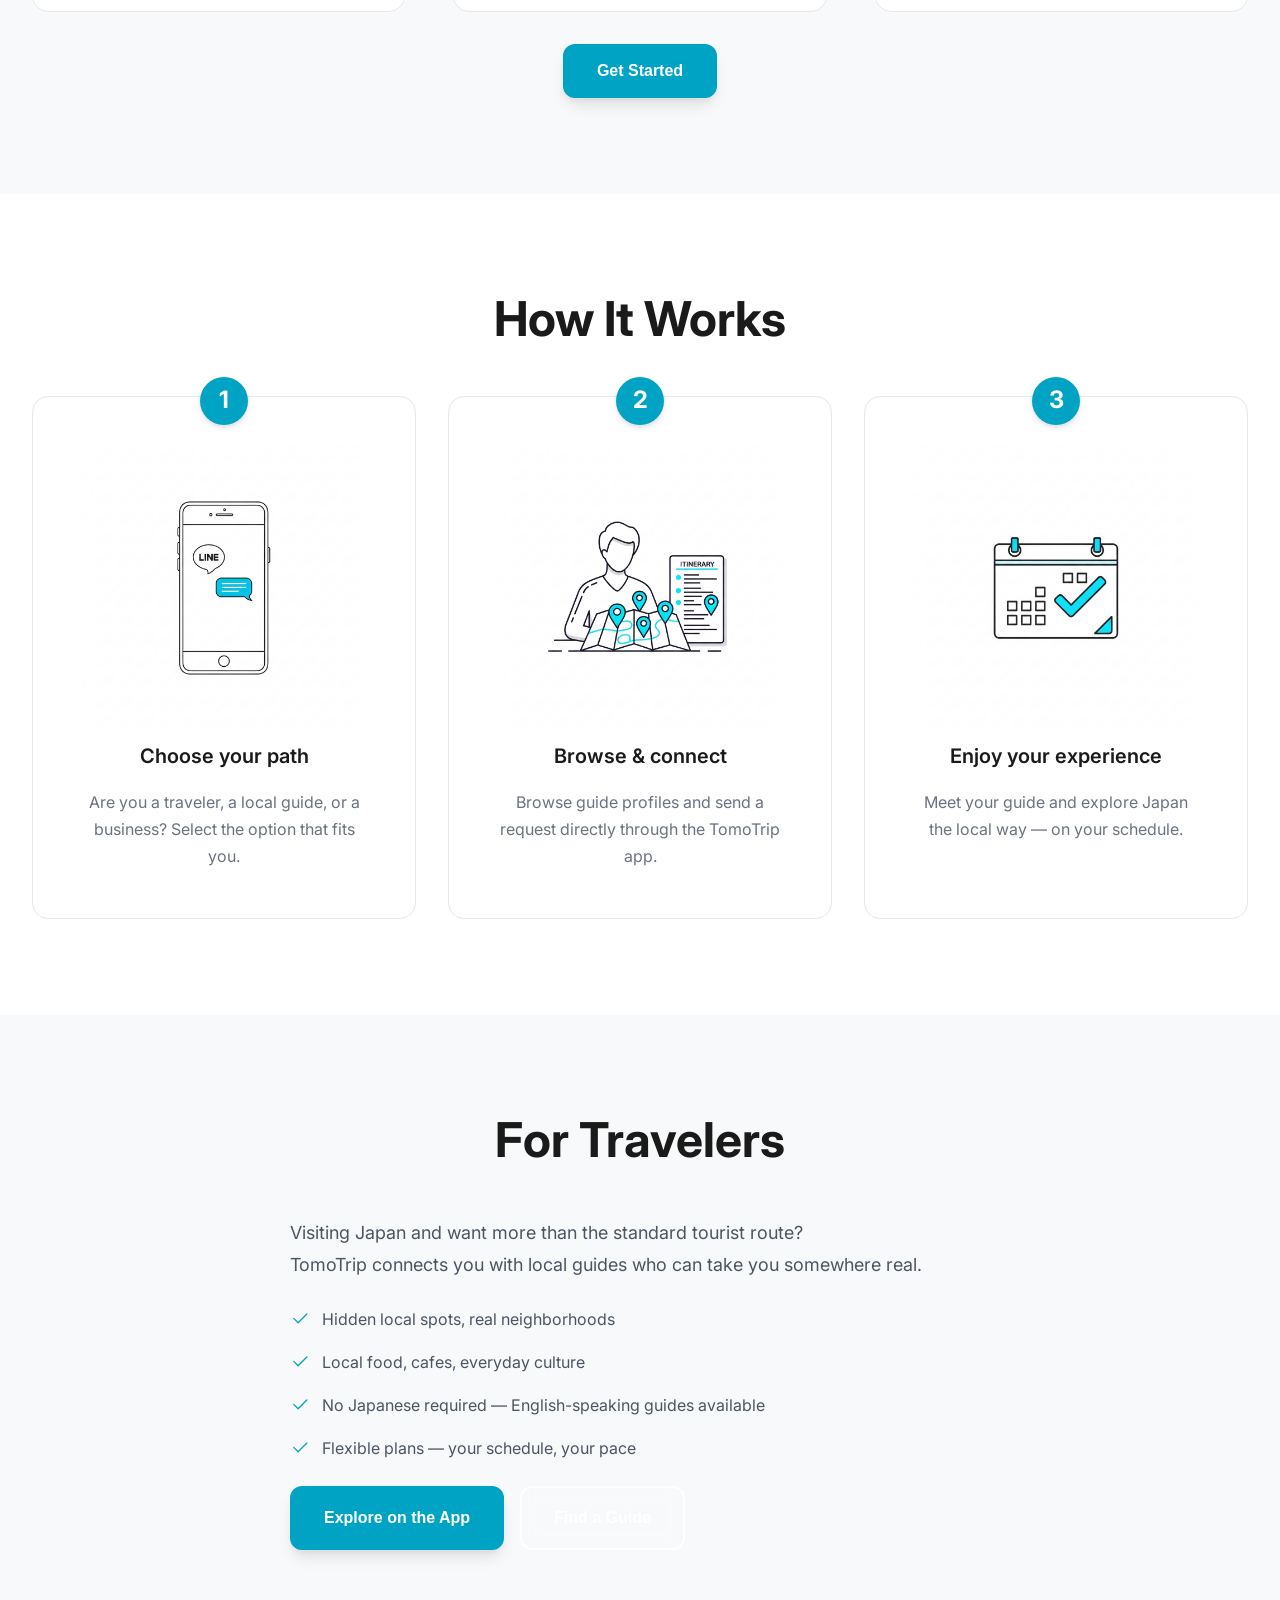
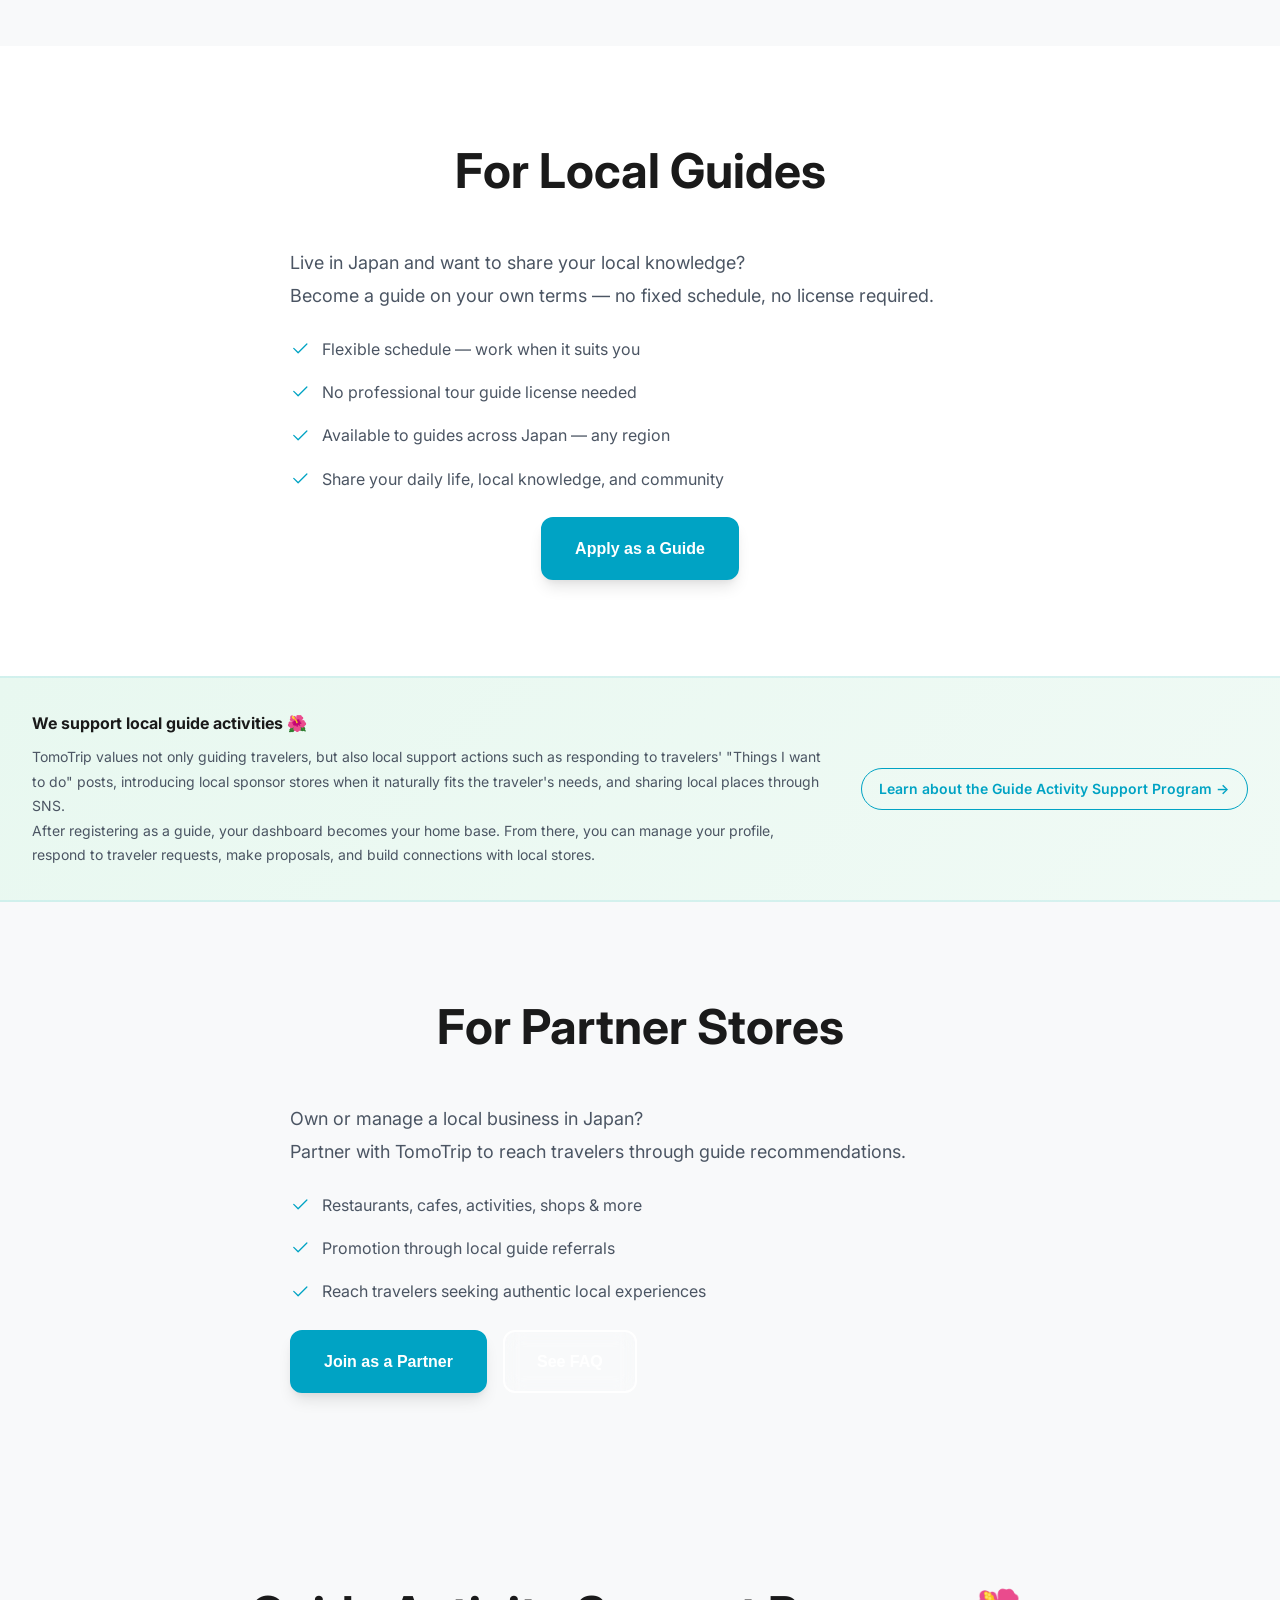
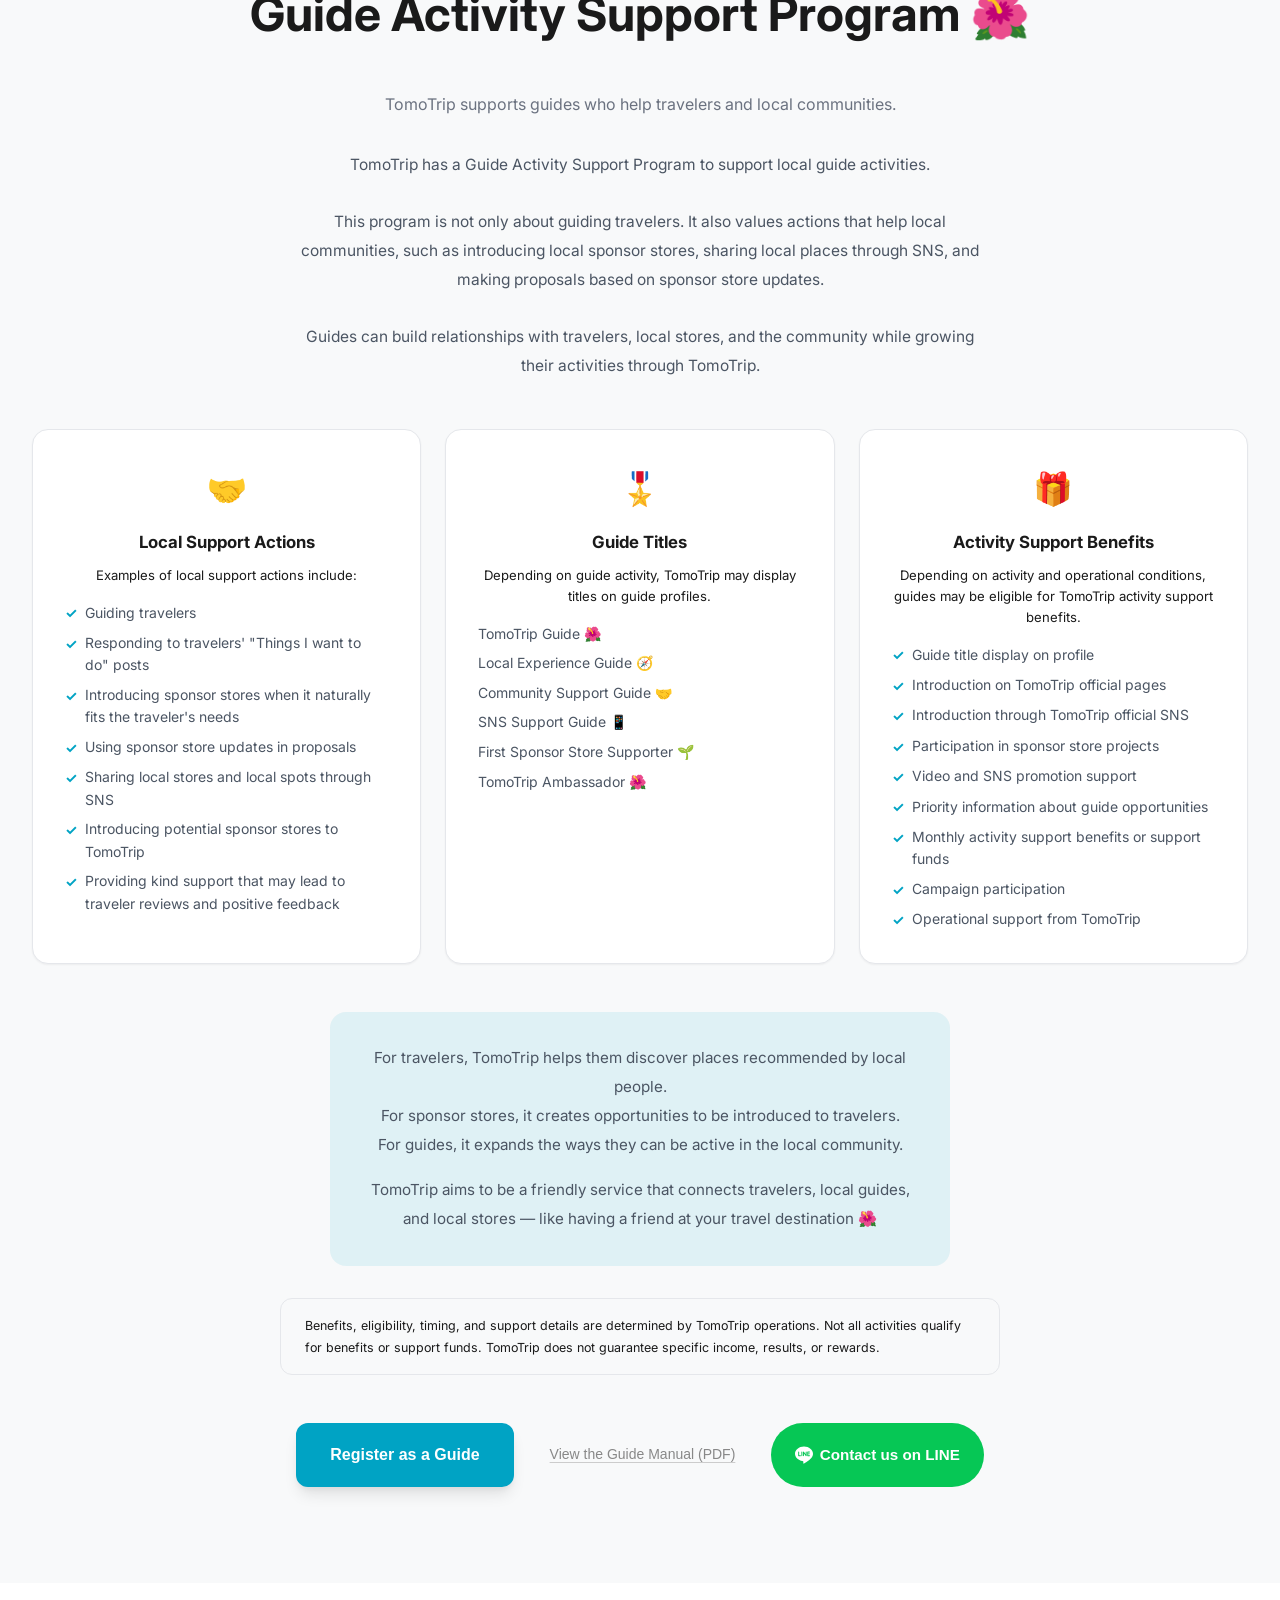
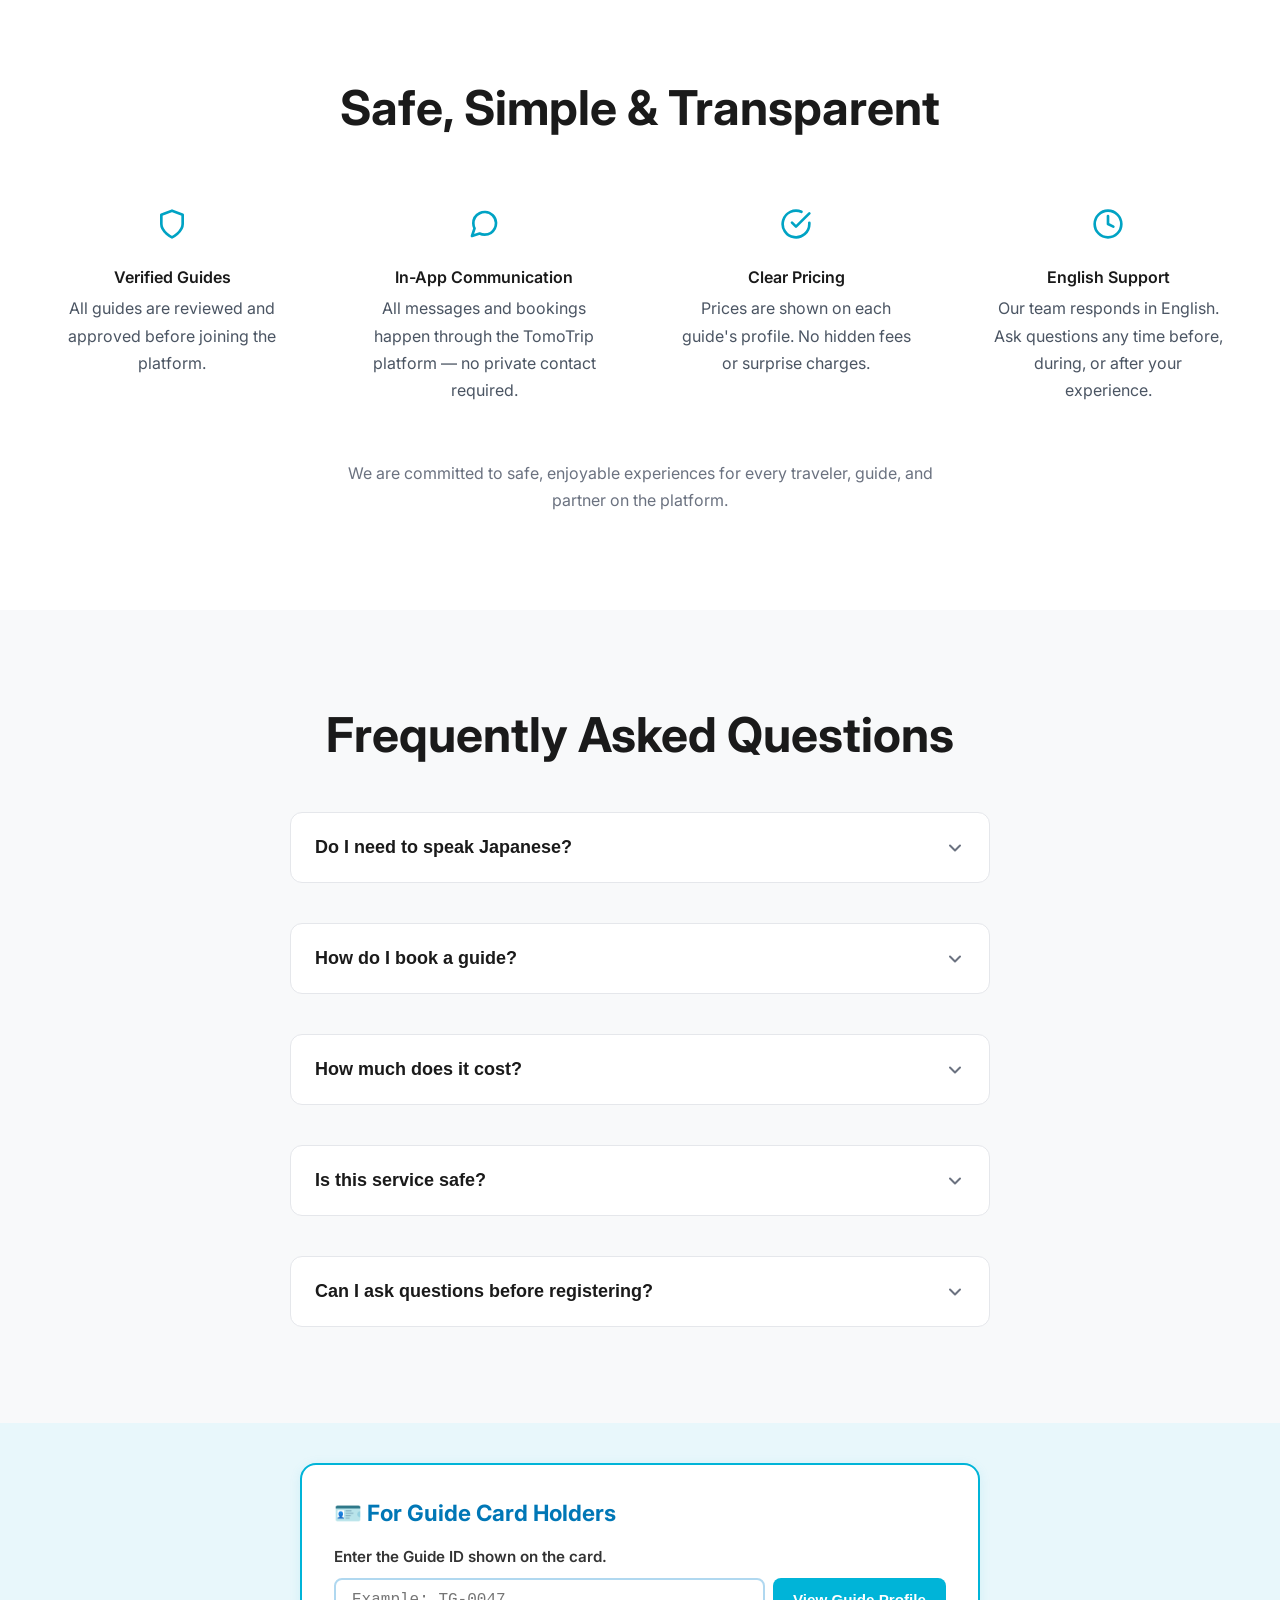
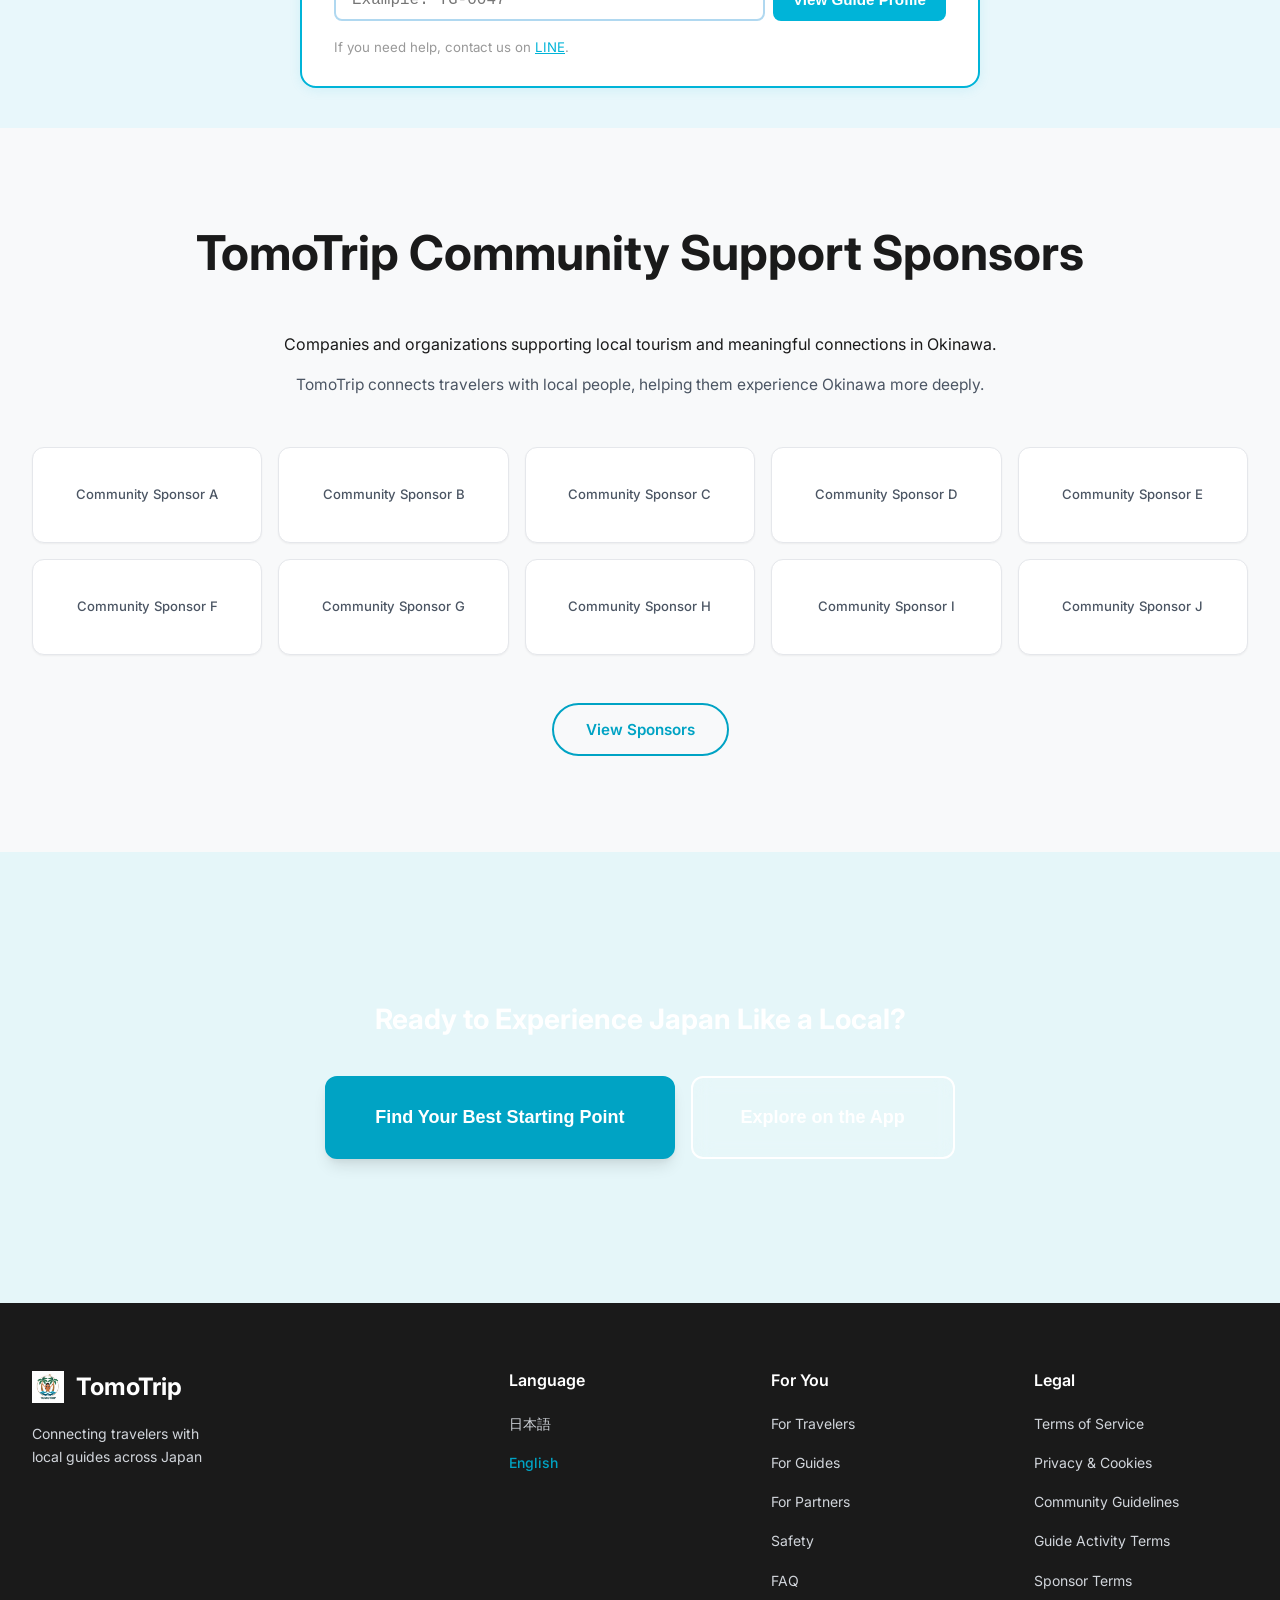
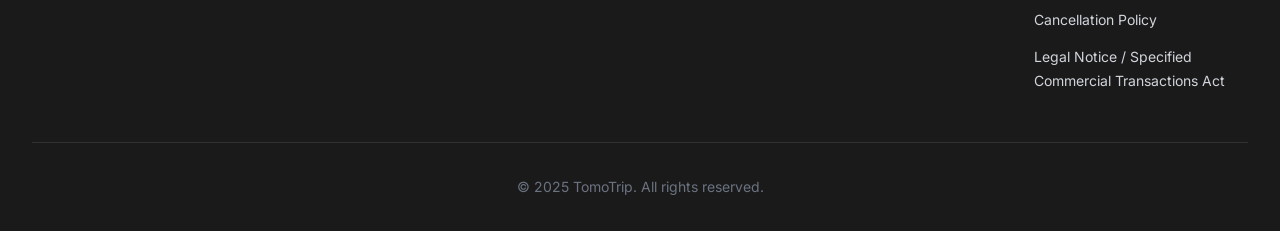
==== commit 20495607: "Update guide card section to link directly to guide profiles Replace the existing guide card section" ====
--- a/public/en/index.html
+++ b/public/en/index.html
@@ -526,15 +526,57 @@
     <!-- Guide Card section -->
     <section id="guide-card-section" style="background:#e8f7fb;padding:2.5rem 1rem;">
       <div style="max-width:680px;margin:0 auto;background:#fff;border:2px solid #00b4d8;border-radius:16px;padding:2rem 2rem 1.75rem;box-shadow:0 2px 12px rgba(0,180,216,0.10);">
-        <p style="font-size:1.4rem;font-weight:700;color:#0077b6;margin:0 0 0.75rem;line-height:1.4;">🪪 For Those with a Guide Card</p>
-        <p style="font-size:1rem;color:#333;margin:0 0 0.5rem;line-height:1.7;">Please tell us the <strong>Guide ID</strong> printed on your card so we can connect you with the right local guide.</p>
-        <p style="font-size:0.9rem;color:#666;margin:0 0 1.25rem;">Example: <code style="background:#f0f9ff;border:1px solid #bae6fd;border-radius:4px;padding:0.1rem 0.4rem;font-family:monospace;">TG-0047</code></p>
-        <a href="https://lin.ee/rsHMnPA?source=guide-card" target="_blank" rel="noopener noreferrer"
-           style="display:inline-block;background:#00b4d8;color:#fff;font-weight:700;font-size:1rem;padding:0.75rem 1.75rem;border-radius:999px;text-decoration:none;transition:background 0.2s;"
-           onmouseover="this.style.background='#0077b6'" onmouseout="this.style.background='#00b4d8'">
-          Contact us with your Guide ID
-        </a>
-      </div>
+        <p style="font-size:1.4rem;font-weight:700;color:#0077b6;margin:0 0 1rem;line-height:1.4;">🪪 For Guide Card Holders</p>
+        <label for="gc-id-input-en" style="display:block;font-size:0.95rem;font-weight:600;color:#333;margin-bottom:0.5rem;">Enter the Guide ID shown on the card.</label>
+        <div style="display:flex;gap:0.5rem;flex-wrap:wrap;margin-bottom:0.4rem;">
+          <input id="gc-id-input-en" type="text" placeholder="Example: TG-0047"
+                 style="flex:1;min-width:140px;font-size:1rem;font-family:monospace;padding:0.65rem 1rem;border:2px solid #b0d8f0;border-radius:8px;outline:none;box-sizing:border-box;"
+                 maxlength="10" autocomplete="off" spellcheck="false" inputmode="text">
+          <button id="gc-id-btn-en" type="button"
+                  style="background:#00b4d8;color:#fff;font-weight:700;font-size:0.95rem;padding:0.65rem 1.25rem;border:none;border-radius:8px;cursor:pointer;white-space:nowrap;transition:background 0.2s;"
+                  onmouseover="this.style.background='#0077b6'" onmouseout="this.style.background='#00b4d8'">
+            View Guide Profile
+          </button>
+        </div>
+        <p id="gc-id-error-en" style="display:none;color:#c0392b;font-size:0.875rem;margin:0.25rem 0 0.5rem;">Please check the Guide ID. Example: TG-0047</p>
+        <p style="font-size:0.83rem;color:#999;margin:1rem 0 0;line-height:1.6;">
+          If you need help, contact us on
+          <a href="https://lin.ee/rsHMnPA" target="_blank" rel="noopener noreferrer" style="color:#00b4d8;text-decoration:underline;">LINE</a>.
+        </p>
+      </div>
+      <script>
+        (function () {
+          function normalizeGuideId(raw) {
+            var s = raw.trim().toUpperCase().replace(/\s/g, '');
+            if (/^TG-\d{4}$/.test(s)) return s;
+            var m = s.match(/^TG-?(\d{4})$/);
+            if (m) return 'TG-' + m[1];
+            if (/^\d{4}$/.test(s)) return 'TG-' + s;
+            return null;
+          }
+          var btn = document.getElementById('gc-id-btn-en');
+          var inp = document.getElementById('gc-id-input-en');
+          var err = document.getElementById('gc-id-error-en');
+          function go() {
+            var id = normalizeGuideId(inp.value);
+            if (!id) {
+              err.style.display = 'block';
+              inp.style.borderColor = '#e74c3c';
+              inp.focus();
+              return;
+            }
+            err.style.display = 'none';
+            inp.style.borderColor = '#b0d8f0';
+            window.open('https://app.tomotrip.com/g/' + id + '?source=lp-guide-id', '_blank');
+          }
+          btn.addEventListener('click', go);
+          inp.addEventListener('keydown', function (e) { if (e.key === 'Enter') go(); });
+          inp.addEventListener('input', function () {
+            err.style.display = 'none';
+            inp.style.borderColor = '#b0d8f0';
+          });
+        })();
+      </script>
     </section>
 
     <!-- TomoTrip Community Support Sponsors -->
